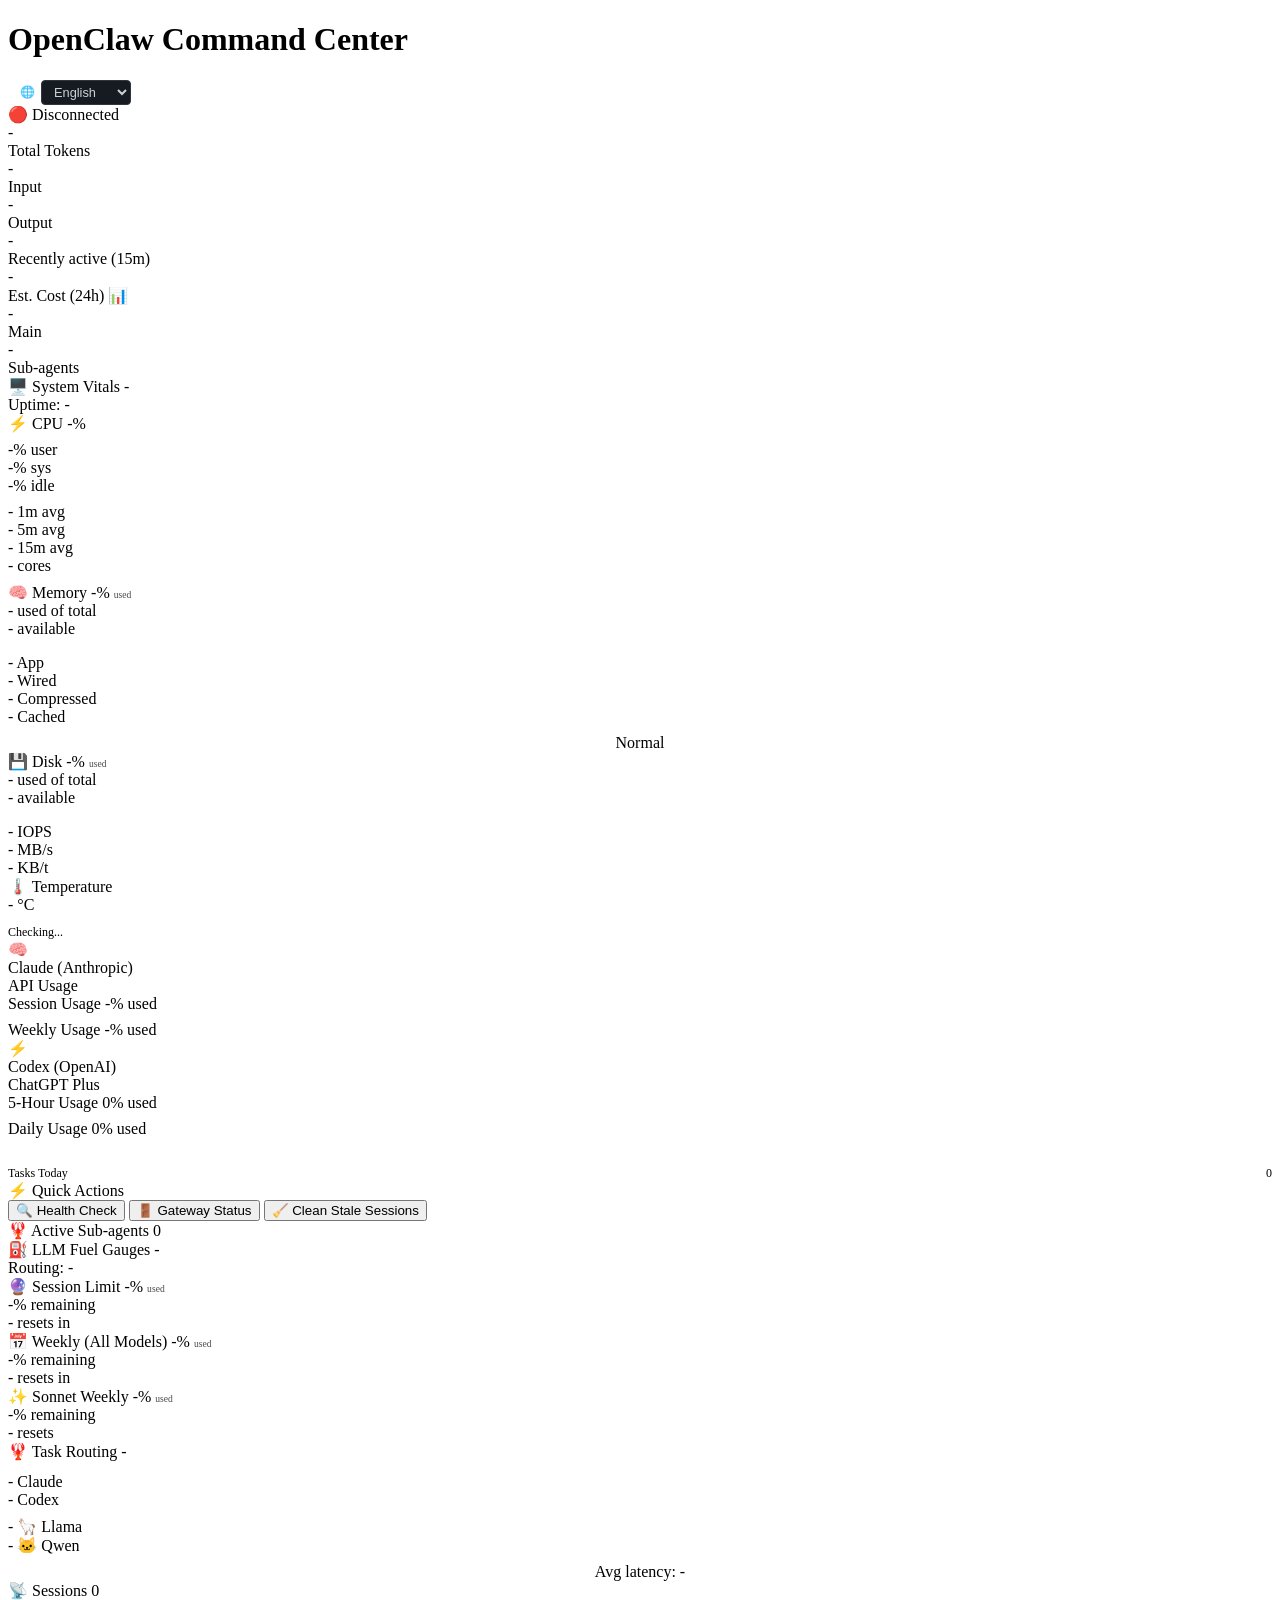
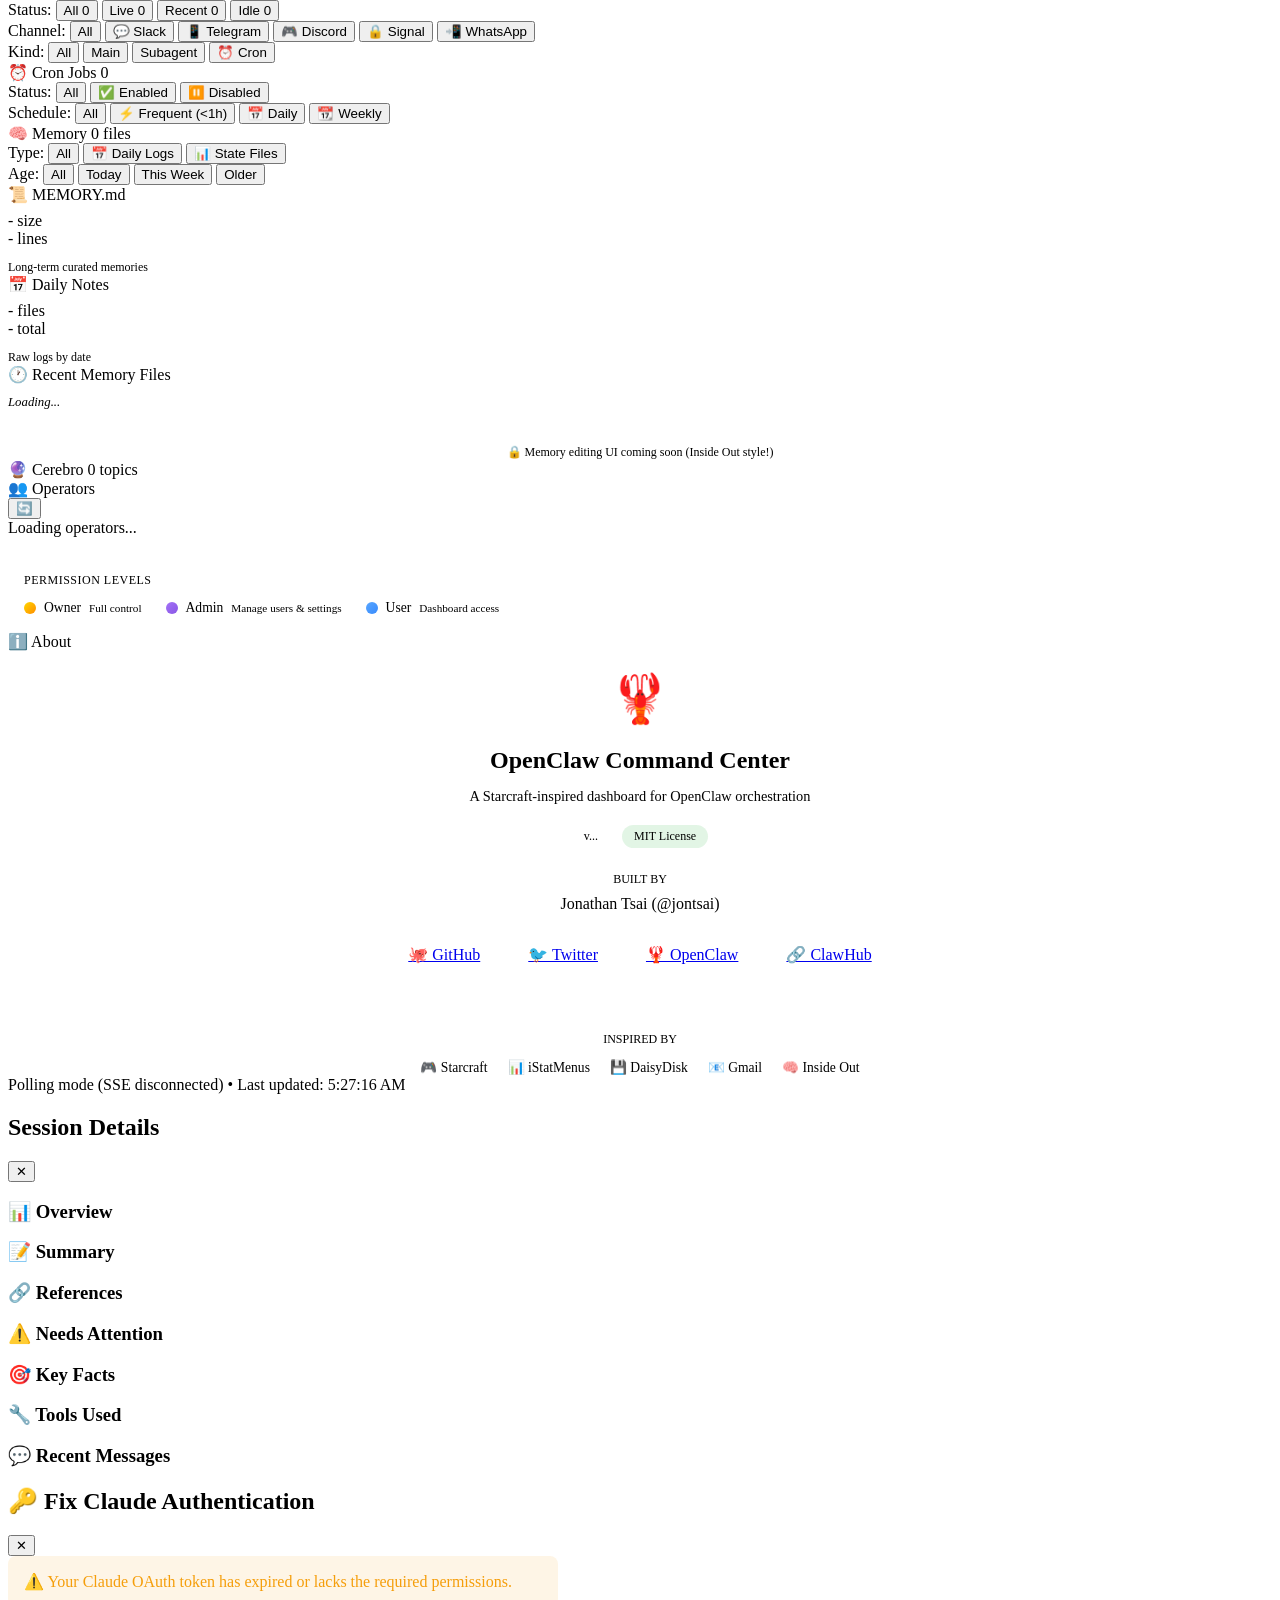
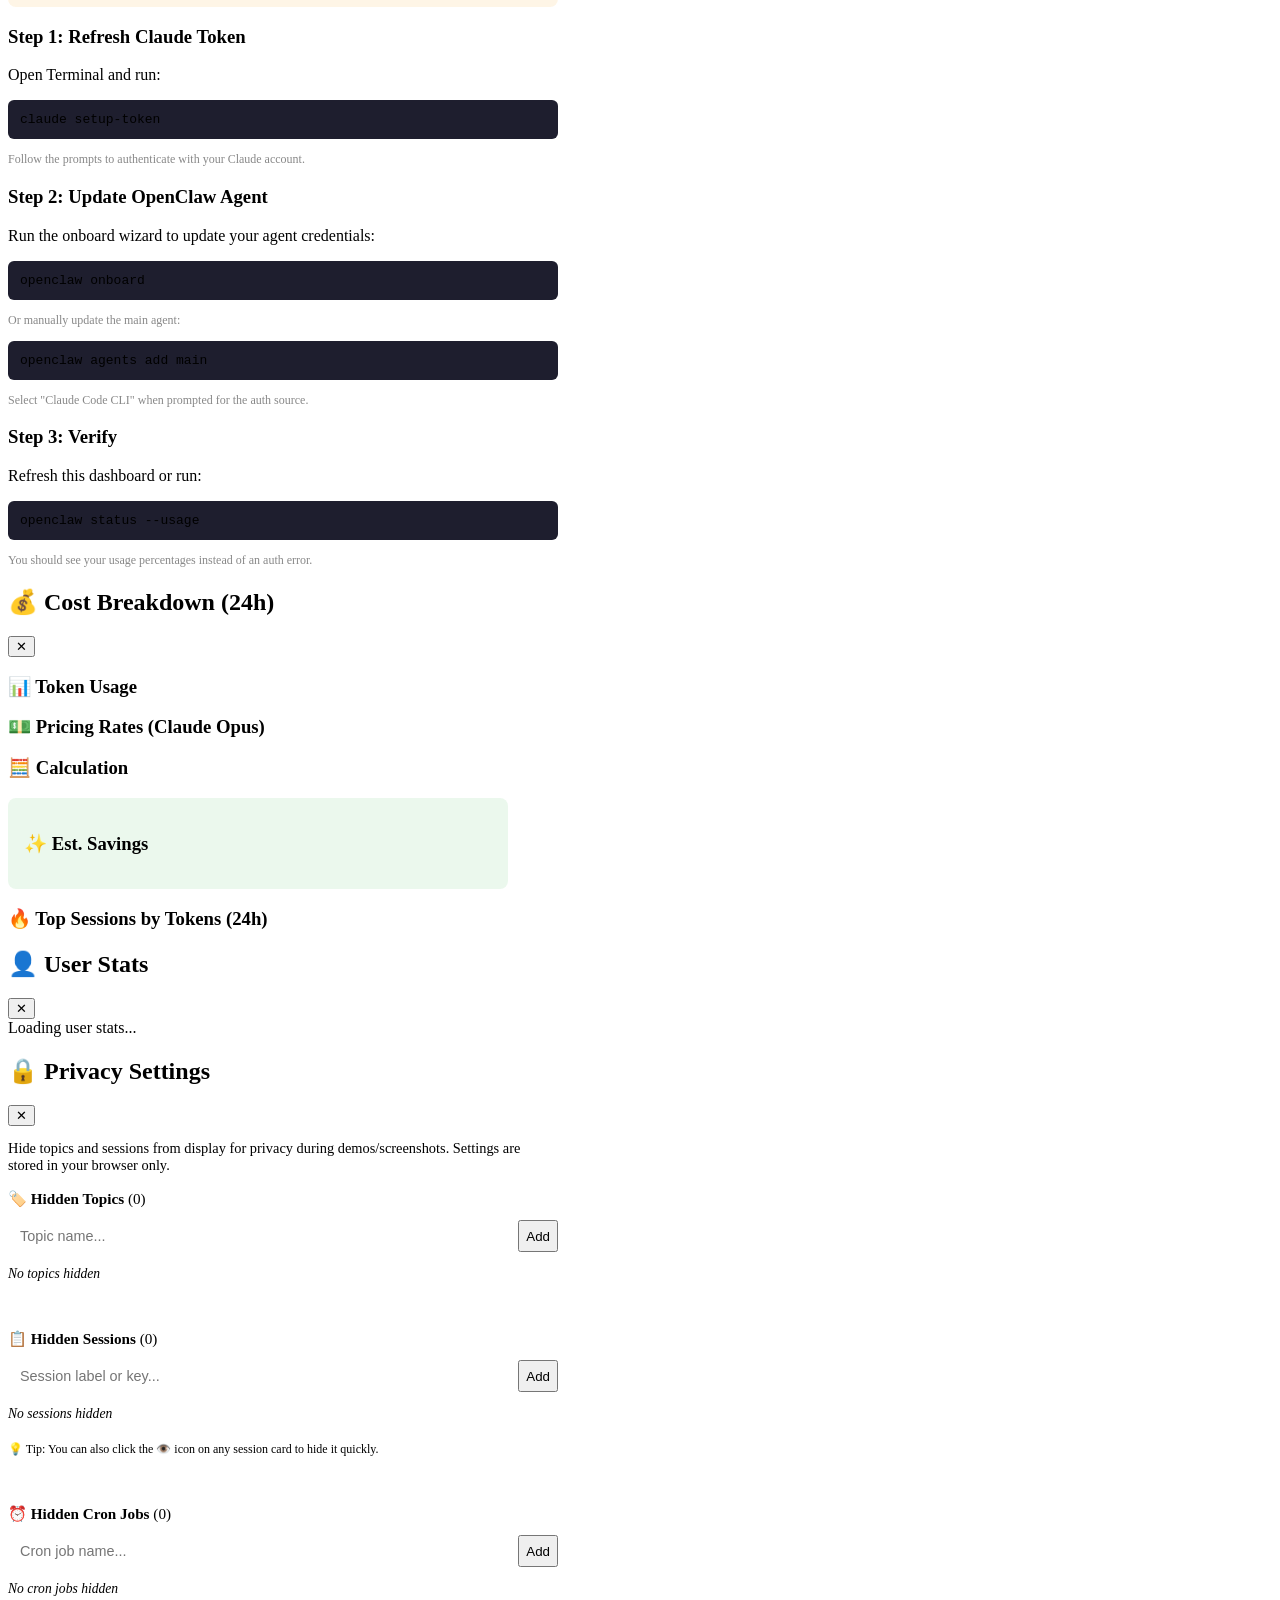
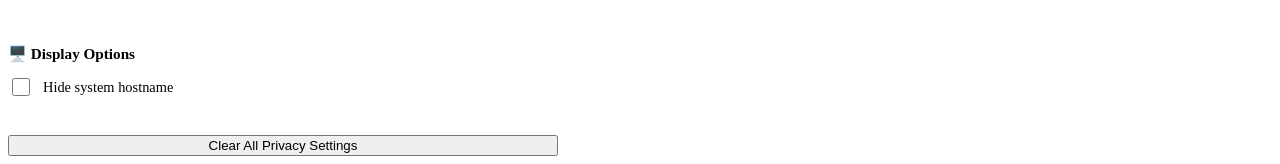
==== public/index.html @ 9da6a00e "chore: bump version to 1.3.0, single source of truth (#42) ## Summary - Bump version from 1.2.0 to 1" ====
<!doctype html>
<html lang="en">
  <head>
    <meta charset="UTF-8" />
    <meta name="viewport" content="width=device-width, initial-scale=1.0" />
    <title data-i18n="app.title">OpenClaw Command Center</title>
    <link rel="icon" type="image/svg+xml" href="favicon.svg" />
    <link rel="stylesheet" href="css/dashboard.css" />
    <script src="js/lib/morphdom.min.js"></script>
    <script src="js/i18n.js"></script>
    <!-- Shared Sidebar Loader -->
    <script src="js/sidebar.js"></script>
  </head>
  <body>
    <!-- Sidebar container (populated by sidebar.js) -->
    <div id="sidebar-container"></div>

    <!-- Main Content -->
    <div class="main-wrapper" id="main-wrapper">
      <header>
        <div class="header-left">
          <button
            class="sidebar-toggle"
            onclick="toggleSidebar()"
            style="display: none"
            id="mobile-menu-btn"
          >
            ☰
          </button>
          <h1 class="page-title" data-i18n="app.title">OpenClaw Command Center</h1>
          <div
            id="lang-switcher"
            style="
              display: inline-flex;
              align-items: center;
              gap: 6px;
              margin-left: 12px;
              flex-shrink: 0;
            "
          >
            <span style="font-size: 0.75rem; opacity: 0.8">🌐</span>
            <select
              id="lang-select"
              style="
                font-size: 0.8rem;
                padding: 3px 8px;
                background: var(--card-bg, #161b22);
                color: var(--text, #c9d1d9);
                border: 1px solid var(--border, #30363d);
                border-radius: 4px;
                cursor: pointer;
              "
            >
              <option value="en">English</option>
              <option value="zh-CN">简体中文</option>
            </select>
          </div>
        </div>
        <div class="status-pill" id="connection-status" title="SSE connection status">
          <div class="pulse" id="connection-pulse"></div>
          <span id="gateway-status" data-i18n="app.connecting">Connecting...</span>
        </div>
      </header>

      <div class="stats-bar">
        <div class="stat">
          <div class="stat-value" id="total-tokens">-</div>
          <div class="stat-label" data-i18n="stats.totalTokens">Total Tokens</div>
        </div>
        <div class="stat">
          <div class="stat-value" id="input-tokens">-</div>
          <div class="stat-label" data-i18n="stats.input">Input</div>
        </div>
        <div class="stat">
          <div class="stat-value" id="output-tokens">-</div>
          <div class="stat-label" data-i18n="stats.output">Output</div>
        </div>
        <div
          class="stat"
          title="Sessions updated within the last 15 minutes (not necessarily actively running)"
        >
          <div class="stat-value" id="active-sessions">-</div>
          <div class="stat-label" data-i18n="stats.active15m">Recently active (15m)</div>
        </div>
        <div
          class="stat"
          title="Click for cost breakdown"
          onclick="openCostModal()"
          style="cursor: pointer"
        >
          <div class="stat-value" id="est-cost">-</div>
          <div class="stat-label" data-i18n="stats.estCost24h">Est. Cost (24h) 📊</div>
        </div>
        <div
          class="stat"
          title="Click for cost breakdown"
          id="savings-stat"
          style="display: none; cursor: pointer"
        >
          <div
            class="stat-value"
            id="est-savings"
            style="color: var(--green)"
            onclick="openCostModal()"
          >
            -
          </div>
          <div class="stat-label" style="display: flex; align-items: center; gap: 4px">
            <span onclick="openCostModal()" data-i18n="stats.estMonthlySavings"
              >Est. Monthly Savings</span
            >
            <select
              id="savings-window-select"
              style="
                font-size: 0.7rem;
                padding: 1px 2px;
                background: var(--card-bg);
                color: var(--text);
                border: 1px solid var(--border);
                border-radius: 3px;
                cursor: pointer;
              "
              onclick="event.stopPropagation()"
            >
              <option value="24h">24h</option>
              <option value="3dma">3dma</option>
              <option value="7dma" selected>7dma</option>
            </select>
            💰
          </div>
        </div>
        <div class="stat" title="Main session capacity">
          <div class="stat-value" id="main-capacity">-</div>
          <div class="stat-label" data-i18n="stats.main">Main</div>
        </div>
        <div class="stat" title="Sub-agent capacity">
          <div class="stat-value" id="subagent-capacity">-</div>
          <div class="stat-label" data-i18n="stats.subagents">Sub-agents</div>
        </div>
      </div>

      <!-- Legend & Filters -->
      <main>
        <!-- System Vitals Section -->
        <div class="section" id="vitals-section">
          <div class="vitals-panel">
            <div class="vitals-header">
              <div class="vitals-title">
                🖥️ System Vitals
                <span class="vitals-hostname" id="vitals-hostname">-</span>
              </div>
              <div class="vitals-uptime">Uptime: <span id="vitals-uptime">-</span></div>
            </div>
            <div class="vitals-grid">
              <!-- CPU -->
              <div class="vital-card">
                <div class="vital-header">
                  <span class="vital-label">⚡ CPU</span>
                  <span class="vital-value" id="cpu-percent">-%</span>
                </div>
                <div
                  id="cpu-chip"
                  style="font-size: 0.7rem; color: var(--accent); margin-bottom: 8px"
                ></div>
                <div class="vital-bar">
                  <div class="vital-bar-fill blue" id="cpu-bar" style="width: 0%"></div>
                </div>
                <div class="vital-detail" style="margin-bottom: 8px">
                  <div class="vital-detail-item">
                    <span class="vital-detail-value" id="cpu-user">-%</span>
                    <span class="vital-detail-label">user</span>
                  </div>
                  <div class="vital-detail-item">
                    <span class="vital-detail-value" id="cpu-sys">-%</span>
                    <span class="vital-detail-label">sys</span>
                  </div>
                  <div class="vital-detail-item">
                    <span class="vital-detail-value" id="cpu-idle">-%</span>
                    <span class="vital-detail-label">idle</span>
                  </div>
                </div>
                <div class="vital-detail">
                  <div class="vital-detail-item">
                    <span class="vital-detail-value" id="cpu-load-1">-</span>
                    <span class="vital-detail-label">1m avg</span>
                  </div>
                  <div class="vital-detail-item">
                    <span class="vital-detail-value" id="cpu-load-5">-</span>
                    <span class="vital-detail-label">5m avg</span>
                  </div>
                  <div class="vital-detail-item">
                    <span class="vital-detail-value" id="cpu-load-15">-</span>
                    <span class="vital-detail-label">15m avg</span>
                  </div>
                  <div class="vital-detail-item">
                    <span class="vital-detail-value" id="cpu-cores">-</span>
                    <span class="vital-detail-label">cores</span>
                  </div>
                </div>
                <div
                  id="cpu-topology"
                  style="
                    margin-top: 8px;
                    font-size: 0.7rem;
                    color: var(--text-muted);
                    text-align: center;
                  "
                ></div>
              </div>

              <!-- Memory -->
              <div class="vital-card">
                <div class="vital-header">
                  <span class="vital-label">🧠 Memory</span>
                  <span class="vital-value" id="mem-percent"
                    >-% <small style="font-size: 0.6em; opacity: 0.7">used</small></span
                  >
                </div>
                <div class="vital-bar">
                  <div class="vital-bar-fill green" id="mem-bar" style="width: 0%"></div>
                </div>
                <div class="vital-detail">
                  <div class="vital-detail-item" style="flex: 2">
                    <span class="vital-detail-value" id="mem-summary">-</span>
                    <span class="vital-detail-label">used of total</span>
                  </div>
                  <div class="vital-detail-item">
                    <span class="vital-detail-value" id="mem-free">-</span>
                    <span class="vital-detail-label">available</span>
                  </div>
                </div>
                <div
                  class="vital-detail"
                  style="margin-top: 8px; border-top: 1px solid var(--border); padding-top: 8px"
                >
                  <div class="vital-detail-item" title="Memory actively used by apps">
                    <span class="vital-detail-value" id="mem-active">-</span>
                    <span class="vital-detail-label">App</span>
                  </div>
                  <div
                    class="vital-detail-item"
                    title="Memory that can't be swapped (kernel, drivers)"
                  >
                    <span class="vital-detail-value" id="mem-wired">-</span>
                    <span class="vital-detail-label">Wired</span>
                  </div>
                  <div class="vital-detail-item" title="Memory compressed to save space">
                    <span class="vital-detail-value" id="mem-compressed">-</span>
                    <span class="vital-detail-label">Compressed</span>
                  </div>
                  <div class="vital-detail-item" title="Recently-used data, can be reclaimed">
                    <span class="vital-detail-value" id="mem-cached">-</span>
                    <span class="vital-detail-label">Cached</span>
                  </div>
                </div>
                <div style="margin-top: 8px; text-align: center">
                  <span class="pressure-indicator normal" id="mem-pressure">Normal</span>
                </div>
              </div>

              <!-- Disk -->
              <div class="vital-card">
                <div class="vital-header">
                  <span class="vital-label">💾 Disk</span>
                  <span class="vital-value" id="disk-percent"
                    >-% <small style="font-size: 0.6em; opacity: 0.7">used</small></span
                  >
                </div>
                <div class="vital-bar">
                  <div class="vital-bar-fill green" id="disk-bar" style="width: 0%"></div>
                </div>
                <div class="vital-detail">
                  <div class="vital-detail-item" style="flex: 2">
                    <span class="vital-detail-value" id="disk-summary">-</span>
                    <span class="vital-detail-label">used of total</span>
                  </div>
                  <div class="vital-detail-item">
                    <span class="vital-detail-value" id="disk-free">-</span>
                    <span class="vital-detail-label">available</span>
                  </div>
                </div>
                <div
                  class="vital-detail"
                  style="margin-top: 8px; border-top: 1px solid var(--border); padding-top: 8px"
                >
                  <div class="vital-detail-item">
                    <span class="vital-detail-value" id="disk-iops">-</span>
                    <span class="vital-detail-label">IOPS</span>
                  </div>
                  <div class="vital-detail-item">
                    <span class="vital-detail-value" id="disk-throughput">-</span>
                    <span class="vital-detail-label">MB/s</span>
                  </div>
                  <div class="vital-detail-item">
                    <span class="vital-detail-value" id="disk-kbt">-</span>
                    <span class="vital-detail-label">KB/t</span>
                  </div>
                </div>
              </div>

              <!-- Temperature -->
              <div class="vital-card" id="temp-card">
                <div class="vital-header">
                  <span class="vital-label">🌡️ Temperature</span>
                </div>
                <div class="temp-display">
                  <span class="temp-value" id="temp-value">-</span>
                  <span class="temp-unit">°C</span>
                </div>
                <div class="vital-detail" style="margin-top: 8px">
                  <span id="temp-status" style="font-size: 0.75rem; color: var(--text-muted)"
                    >Checking...</span
                  >
                </div>
              </div>
            </div>
          </div>
        </div>

        <!-- Token Utilization Widget -->
        <div class="utilization-section">
          <div class="utilization-card" id="anthropic-quota">
            <div class="utilization-header">
              <div class="utilization-icon anthropic">🧠</div>
              <div>
                <div class="utilization-title">Claude (Anthropic)</div>
                <div class="utilization-subtitle">API Usage</div>
              </div>
            </div>
            <div>
              <div class="quota-stats">
                <span>Session Usage</span>
                <span
                  ><span class="quota-value" id="claude-compact-session-pct">-%</span> used</span
                >
              </div>
              <div class="quota-bar">
                <div
                  class="quota-bar-fill low"
                  id="claude-compact-session-bar"
                  style="width: 0%"
                ></div>
              </div>
            </div>
            <div style="margin-top: 8px">
              <div class="quota-stats">
                <span>Weekly Usage</span>
                <span><span class="quota-value" id="claude-compact-week-pct">-%</span> used</span>
              </div>
              <div class="quota-bar">
                <div
                  class="quota-bar-fill low"
                  id="claude-compact-week-bar"
                  style="width: 0%"
                ></div>
              </div>
            </div>
          </div>

          <div class="utilization-card" id="openai-quota">
            <div class="utilization-header">
              <div class="utilization-icon openai">⚡</div>
              <div>
                <div class="utilization-title">Codex (OpenAI)</div>
                <div class="utilization-subtitle">ChatGPT Plus</div>
              </div>
            </div>
            <div>
              <div class="quota-stats">
                <span>5-Hour Usage</span>
                <span><span class="quota-value" id="codex-5h-pct">0%</span> used</span>
              </div>
              <div class="quota-bar">
                <div class="quota-bar-fill low" id="codex-5h-bar" style="width: 0%"></div>
              </div>
            </div>
            <div style="margin-top: 8px">
              <div class="quota-stats">
                <span>Daily Usage</span>
                <span><span class="quota-value" id="codex-day-pct">0%</span> used</span>
              </div>
              <div class="quota-bar">
                <div class="quota-bar-fill low" id="codex-day-bar" style="width: 0%"></div>
              </div>
            </div>
            <div
              style="
                margin-top: 16px;
                padding-top: 12px;
                border-top: 1px solid var(--border);
                font-size: 0.75rem;
                color: var(--text-muted);
              "
            >
              <div style="display: flex; justify-content: space-between">
                <span>Tasks Today</span>
                <span id="codex-tasks">0</span>
              </div>
            </div>
          </div>
        </div>

        <!-- Quick Actions -->
        <div class="quick-actions">
          <div class="quick-actions-title" data-i18n="quickActions.title">⚡ Quick Actions</div>
          <button
            class="quick-action-btn"
            onclick="runHealthCheck()"
            data-i18n="quickActions.healthCheck"
          >
            🔍 Health Check
          </button>
          <button
            class="quick-action-btn"
            onclick="getGatewayStatus()"
            data-i18n="quickActions.gatewayStatus"
          >
            🚪 Gateway Status
          </button>
          <button class="quick-action-btn" onclick="pruneStalesSessions()">
            <span data-i18n="quickActions.cleanStale">🧹 Clean Stale Sessions</span>
          </button>
        </div>

        <!-- Sub-agent Status Panel -->
        <div class="section" id="subagents-section">
          <div class="section-header">
            <div class="section-title">
              🦞 Active Sub-agents
              <span class="section-count" id="subagent-count">0</span>
            </div>
          </div>
          <div class="subagent-grid" id="subagent-grid">
            <!-- Sub-agents populated by JavaScript -->
          </div>
        </div>

        <!-- LLM Usage Section -->
        <div class="section" id="llm-section">
          <div class="vitals-panel">
            <div class="vitals-header">
              <div class="vitals-title">
                ⛽ LLM Fuel Gauges
                <span class="vitals-hostname" id="llm-sync-time">-</span>
              </div>
              <div class="vitals-uptime">Routing: <span id="llm-routing-summary">-</span></div>
            </div>
            <div class="vitals-grid">
              <!-- Claude Session -->
              <div class="vital-card">
                <div class="vital-header">
                  <span class="vital-label">🔮 Session Limit</span>
                  <span class="vital-value" id="claude-session-pct"
                    >-% <small style="font-size: 0.6em; opacity: 0.7">used</small></span
                  >
                </div>
                <div class="vital-bar">
                  <div
                    class="vital-bar-fill purple"
                    id="claude-session-bar"
                    style="width: 0%"
                  ></div>
                </div>
                <div class="vital-detail">
                  <div class="vital-detail-item">
                    <span class="vital-detail-value" id="claude-session-remaining">-%</span>
                    <span class="vital-detail-label">remaining</span>
                  </div>
                  <div class="vital-detail-item">
                    <span class="vital-detail-value" id="claude-session-reset">-</span>
                    <span class="vital-detail-label">resets in</span>
                  </div>
                </div>
              </div>

              <!-- Claude Weekly -->
              <div class="vital-card">
                <div class="vital-header">
                  <span class="vital-label">📅 Weekly (All Models)</span>
                  <span class="vital-value" id="claude-weekly-pct"
                    >-% <small style="font-size: 0.6em; opacity: 0.7">used</small></span
                  >
                </div>
                <div class="vital-bar">
                  <div class="vital-bar-fill blue" id="claude-weekly-bar" style="width: 0%"></div>
                </div>
                <div class="vital-detail">
                  <div class="vital-detail-item">
                    <span class="vital-detail-value" id="claude-weekly-remaining">-%</span>
                    <span class="vital-detail-label">remaining</span>
                  </div>
                  <div class="vital-detail-item">
                    <span class="vital-detail-value" id="claude-weekly-reset">-</span>
                    <span class="vital-detail-label">resets in</span>
                  </div>
                </div>
              </div>

              <!-- Sonnet Weekly -->
              <div class="vital-card">
                <div class="vital-header">
                  <span class="vital-label">✨ Sonnet Weekly</span>
                  <span class="vital-value" id="sonnet-weekly-pct"
                    >-% <small style="font-size: 0.6em; opacity: 0.7">used</small></span
                  >
                </div>
                <div class="vital-bar">
                  <div class="vital-bar-fill green" id="sonnet-weekly-bar" style="width: 0%"></div>
                </div>
                <div class="vital-detail">
                  <div class="vital-detail-item">
                    <span class="vital-detail-value" id="sonnet-weekly-remaining">-%</span>
                    <span class="vital-detail-label">remaining</span>
                  </div>
                  <div class="vital-detail-item">
                    <span class="vital-detail-value" id="sonnet-weekly-reset">-</span>
                    <span class="vital-detail-label">resets</span>
                  </div>
                </div>
              </div>

              <!-- LLM Routing -->
              <div class="vital-card">
                <div class="vital-header">
                  <span class="vital-label">🦞 Task Routing</span>
                  <span class="vital-value" id="total-routed-tasks">-</span>
                </div>
                <div class="vital-detail" style="margin-top: 12px">
                  <div class="vital-detail-item">
                    <span class="vital-detail-value" id="claude-task-count">-</span>
                    <span class="vital-detail-label">Claude</span>
                  </div>
                  <div class="vital-detail-item">
                    <span class="vital-detail-value" id="codex-task-count">-</span>
                    <span class="vital-detail-label">Codex</span>
                  </div>
                </div>
                <div class="vital-detail" style="margin-top: 8px">
                  <div class="vital-detail-item">
                    <span class="vital-detail-value" id="llama-task-count">-</span>
                    <span class="vital-detail-label">🦙 Llama</span>
                  </div>
                  <div class="vital-detail-item">
                    <span class="vital-detail-value" id="qwen-task-count">-</span>
                    <span class="vital-detail-label">🐱 Qwen</span>
                  </div>
                </div>
                <div
                  style="margin-top: 8px; text-align: center"
                  title="Average routing latency (classification + execution)"
                >
                  <span class="pressure-indicator" id="routing-latency">Avg latency: -</span>
                </div>
              </div>
            </div>
          </div>
        </div>

        <!-- Sessions Section -->
        <div class="section" id="sessions-section">
          <div class="section-header">
            <div class="section-title">
              📡 Sessions <span class="section-count" id="session-count">0</span>
            </div>
          </div>

          <!-- Session Filters -->
          <div class="section-filters">
            <div class="filter-group">
              <span class="filter-label">Status:</span>
              <button
                class="filter-btn active"
                data-filter="all"
                data-group="session-status"
                onclick="setSessionFilter('status', 'all')"
              >
                All <span class="filter-count" id="filter-all-count">0</span>
              </button>
              <button
                class="filter-btn"
                data-filter="live"
                data-group="session-status"
                onclick="setSessionFilter('status', 'live')"
              >
                <span class="filter-dot live"></span>
                Live <span class="filter-count" id="filter-live-count">0</span>
              </button>
              <button
                class="filter-btn"
                data-filter="recent"
                data-group="session-status"
                onclick="setSessionFilter('status', 'recent')"
              >
                <span class="filter-dot recent"></span>
                Recent <span class="filter-count" id="filter-recent-count">0</span>
              </button>
              <button
                class="filter-btn"
                data-filter="idle"
                data-group="session-status"
                onclick="setSessionFilter('status', 'idle')"
              >
                <span class="filter-dot idle"></span>
                Idle <span class="filter-count" id="filter-idle-count">0</span>
              </button>
            </div>
            <div class="filter-group">
              <span class="filter-label">Channel:</span>
              <button
                class="filter-btn active"
                data-filter="all"
                data-group="session-channel"
                onclick="setSessionFilter('channel', 'all')"
              >
                All
              </button>
              <button
                class="filter-btn"
                data-filter="slack"
                data-group="session-channel"
                onclick="setSessionFilter('channel', 'slack')"
              >
                💬 Slack
              </button>
              <button
                class="filter-btn"
                data-filter="telegram"
                data-group="session-channel"
                onclick="setSessionFilter('channel', 'telegram')"
              >
                📱 Telegram
              </button>
              <button
                class="filter-btn"
                data-filter="discord"
                data-group="session-channel"
                onclick="setSessionFilter('channel', 'discord')"
              >
                🎮 Discord
              </button>
              <button
                class="filter-btn"
                data-filter="signal"
                data-group="session-channel"
                onclick="setSessionFilter('channel', 'signal')"
              >
                🔒 Signal
              </button>
              <button
                class="filter-btn"
                data-filter="whatsapp"
                data-group="session-channel"
                onclick="setSessionFilter('channel', 'whatsapp')"
              >
                📲 WhatsApp
              </button>
            </div>
            <div class="filter-group">
              <span class="filter-label">Kind:</span>
              <button
                class="filter-btn active"
                data-filter="all"
                data-group="session-kind"
                onclick="setSessionFilter('kind', 'all')"
              >
                All
              </button>
              <button
                class="filter-btn"
                data-filter="main"
                data-group="session-kind"
                onclick="setSessionFilter('kind', 'main')"
              >
                Main
              </button>
              <button
                class="filter-btn"
                data-filter="subagent"
                data-group="session-kind"
                onclick="setSessionFilter('kind', 'subagent')"
              >
                Subagent
              </button>
              <button
                class="filter-btn"
                data-filter="cron"
                data-group="session-kind"
                onclick="setSessionFilter('kind', 'cron')"
              >
                ⏰ Cron
              </button>
            </div>
          </div>

          <div class="card-grid" id="sessions">
            <!-- Skeleton loaders (replaced when data loads) -->
            <div class="skeleton-card">
              <div class="skeleton-header">
                <div class="skeleton-circle"></div>
                <div style="flex: 1">
                  <div class="skeleton-bar title"></div>
                  <div class="skeleton-bar subtitle"></div>
                </div>
                <div class="skeleton-badge"></div>
              </div>
              <div class="skeleton-bar text"></div>
              <div class="skeleton-bar text short"></div>
            </div>
            <div class="skeleton-card">
              <div class="skeleton-header">
                <div class="skeleton-circle"></div>
                <div style="flex: 1">
                  <div class="skeleton-bar title"></div>
                  <div class="skeleton-bar subtitle"></div>
                </div>
                <div class="skeleton-badge"></div>
              </div>
              <div class="skeleton-bar text"></div>
              <div class="skeleton-bar text short"></div>
            </div>
            <div class="skeleton-card">
              <div class="skeleton-header">
                <div class="skeleton-circle"></div>
                <div style="flex: 1">
                  <div class="skeleton-bar title"></div>
                  <div class="skeleton-bar subtitle"></div>
                </div>
                <div class="skeleton-badge"></div>
              </div>
              <div class="skeleton-bar text"></div>
              <div class="skeleton-bar text short"></div>
            </div>
          </div>

          <!-- Pagination Controls -->
          <div class="pagination" id="sessions-pagination" style="display: none">
            <button class="pagination-btn" id="pagination-prev" onclick="changePage(-1)" disabled>
              ← Prev
            </button>
            <div class="pagination-pages" id="pagination-pages"></div>
            <button class="pagination-btn" id="pagination-next" onclick="changePage(1)">
              Next →
            </button>
            <div class="pagination-info" id="pagination-info"></div>
          </div>
        </div>

        <!-- Cron Jobs Section -->
        <div class="section" id="cron-section">
          <div class="section-header">
            <div class="section-title">
              ⏰ Cron Jobs <span class="section-count" id="cron-count">0</span>
            </div>
          </div>

          <!-- Cron Filters -->
          <div class="section-filters">
            <div class="filter-group">
              <span class="filter-label">Status:</span>
              <button
                class="filter-btn active"
                data-filter="all"
                data-group="cron-status"
                onclick="setCronFilter('status', 'all')"
              >
                All
              </button>
              <button
                class="filter-btn"
                data-filter="enabled"
                data-group="cron-status"
                onclick="setCronFilter('status', 'enabled')"
              >
                ✅ Enabled
              </button>
              <button
                class="filter-btn"
                data-filter="disabled"
                data-group="cron-status"
                onclick="setCronFilter('status', 'disabled')"
              >
                ⏸️ Disabled
              </button>
            </div>
            <div class="filter-group">
              <span class="filter-label">Schedule:</span>
              <button
                class="filter-btn active"
                data-filter="all"
                data-group="cron-schedule"
                onclick="setCronFilter('schedule', 'all')"
              >
                All
              </button>
              <button
                class="filter-btn"
                data-filter="frequent"
                data-group="cron-schedule"
                onclick="setCronFilter('schedule', 'frequent')"
              >
                ⚡ Frequent (&lt;1h)
              </button>
              <button
                class="filter-btn"
                data-filter="daily"
                data-group="cron-schedule"
                onclick="setCronFilter('schedule', 'daily')"
              >
                📅 Daily
              </button>
              <button
                class="filter-btn"
                data-filter="weekly"
                data-group="cron-schedule"
                onclick="setCronFilter('schedule', 'weekly')"
              >
                📆 Weekly
              </button>
            </div>
          </div>

          <div class="card-grid" id="cron-jobs">
            <!-- Skeleton loaders (replaced when data loads) -->
            <div class="skeleton-card" style="display: flex; gap: 12px; align-items: center">
              <div class="skeleton-circle"></div>
              <div style="flex: 1">
                <div class="skeleton-bar title" style="width: 50%"></div>
                <div class="skeleton-bar subtitle" style="width: 70%"></div>
              </div>
              <div class="skeleton-bar short" style="width: 60px"></div>
            </div>
            <div class="skeleton-card" style="display: flex; gap: 12px; align-items: center">
              <div class="skeleton-circle"></div>
              <div style="flex: 1">
                <div class="skeleton-bar title" style="width: 50%"></div>
                <div class="skeleton-bar subtitle" style="width: 70%"></div>
              </div>
              <div class="skeleton-bar short" style="width: 60px"></div>
            </div>
          </div>
        </div>

        <!-- Memory Section -->
        <div class="section" id="memory-section">
          <div class="section-header">
            <div class="section-title">
              🧠 Memory <span class="section-count" id="memory-count">0 files</span>
            </div>
          </div>

          <!-- Memory Filters -->
          <div class="section-filters">
            <div class="filter-group">
              <span class="filter-label">Type:</span>
              <button
                class="filter-btn active"
                data-filter="all"
                data-group="memory-type"
                onclick="setMemoryFilter('type', 'all')"
              >
                All
              </button>
              <button
                class="filter-btn"
                data-filter="daily"
                data-group="memory-type"
                onclick="setMemoryFilter('type', 'daily')"
              >
                📅 Daily Logs
              </button>
              <button
                class="filter-btn"
                data-filter="state"
                data-group="memory-type"
                onclick="setMemoryFilter('type', 'state')"
              >
                📊 State Files
              </button>
            </div>
            <div class="filter-group">
              <span class="filter-label">Age:</span>
              <button
                class="filter-btn active"
                data-filter="all"
                data-group="memory-age"
                onclick="setMemoryFilter('age', 'all')"
              >
                All
              </button>
              <button
                class="filter-btn"
                data-filter="today"
                data-group="memory-age"
                onclick="setMemoryFilter('age', 'today')"
              >
                Today
              </button>
              <button
                class="filter-btn"
                data-filter="week"
                data-group="memory-age"
                onclick="setMemoryFilter('age', 'week')"
              >
                This Week
              </button>
              <button
                class="filter-btn"
                data-filter="older"
                data-group="memory-age"
                onclick="setMemoryFilter('age', 'older')"
              >
                Older
              </button>
            </div>
          </div>

          <div class="vitals-panel">
            <div class="vitals-grid">
              <!-- MEMORY.md -->
              <div class="vital-card">
                <div class="vital-header">
                  <span class="vital-label">📜 MEMORY.md</span>
                </div>
                <div class="vital-detail" style="margin-top: 8px">
                  <div class="vital-detail-item">
                    <span class="vital-detail-value" id="memory-md-size">-</span>
                    <span class="vital-detail-label">size</span>
                  </div>
                  <div class="vital-detail-item">
                    <span class="vital-detail-value" id="memory-md-lines">-</span>
                    <span class="vital-detail-label">lines</span>
                  </div>
                </div>
                <div style="margin-top: 12px; font-size: 0.75rem; color: var(--text-muted)">
                  Long-term curated memories
                </div>
              </div>

              <!-- Daily Files -->
              <div class="vital-card">
                <div class="vital-header">
                  <span class="vital-label">📅 Daily Notes</span>
                </div>
                <div class="vital-detail" style="margin-top: 8px">
                  <div class="vital-detail-item">
                    <span class="vital-detail-value" id="memory-total-files">-</span>
                    <span class="vital-detail-label">files</span>
                  </div>
                  <div class="vital-detail-item">
                    <span class="vital-detail-value" id="memory-total-size">-</span>
                    <span class="vital-detail-label">total</span>
                  </div>
                </div>
                <div style="margin-top: 12px; font-size: 0.75rem; color: var(--text-muted)">
                  Raw logs by date
                </div>
              </div>

              <!-- Recent Files -->
              <div class="vital-card" style="grid-column: span 2">
                <div class="vital-header">
                  <span class="vital-label">🕐 Recent Memory Files</span>
                </div>
                <div id="memory-recent-files" style="margin-top: 8px">
                  <em style="color: var(--text-muted); font-size: 0.8rem">Loading...</em>
                </div>
              </div>
            </div>

            <div
              style="
                margin-top: 16px;
                padding-top: 16px;
                border-top: 1px solid var(--border);
                text-align: center;
              "
            >
              <span style="font-size: 0.75rem; color: var(--text-muted)">
                🔒 Memory editing UI coming soon (Inside Out style!)
              </span>
            </div>
          </div>
        </div>

        <!-- Cerebro Section -->
        <div class="section" id="cerebro-section">
          <div class="section-header">
            <div class="section-title">
              🔮 Cerebro <span class="section-count" id="cerebro-count">0 topics</span>
            </div>
            <!-- SSE provides live updates -->
          </div>

          <div id="cerebro-content">
            <!-- Not Initialized State -->
            <div id="cerebro-not-initialized" class="vitals-panel" style="display: none">
              <div style="text-align: center; padding: 40px 20px">
                <div style="font-size: 3rem; margin-bottom: 16px">🔮</div>
                <h3 style="font-size: 1.2rem; font-weight: 600; margin-bottom: 8px">
                  Cerebro Not Initialized
                </h3>
                <p style="color: var(--text-muted); font-size: 0.9rem; margin-bottom: 20px">
                  Cerebro tracks conversation topics and threads across sessions.
                </p>
                <div
                  id="cerebro-init-commands"
                  style="
                    background: var(--bg);
                    border-radius: 8px;
                    padding: 16px;
                    text-align: left;
                    font-size: 0.8rem;
                    font-family: monospace;
                  "
                >
                  <div style="color: var(--text-muted); margin-bottom: 8px">
                    # To initialize Cerebro:
                  </div>
                  <div style="color: var(--accent)" id="cerebro-init-topics-cmd">
                    mkdir -p ~/cerebro/topics
                  </div>
                  <div style="color: var(--accent)" id="cerebro-init-orphans-cmd">
                    mkdir -p ~/cerebro/orphans
                  </div>
                </div>
              </div>
            </div>

            <!-- Initialized State -->
            <div id="cerebro-initialized" class="vitals-panel" style="display: none">
              <div class="vitals-grid">
                <!-- Topic Counts -->
                <div class="vital-card">
                  <div class="vital-header">
                    <span class="vital-label">📊 Topics by Status</span>
                  </div>
                  <div class="vital-detail" style="margin-top: 8px">
                    <div class="vital-detail-item">
                      <span
                        class="vital-detail-value"
                        id="cerebro-active"
                        style="color: var(--green)"
                        >0</span
                      >
                      <span class="vital-detail-label">active</span>
                    </div>
                    <div class="vital-detail-item">
                      <span
                        class="vital-detail-value"
                        id="cerebro-resolved"
                        style="color: var(--accent)"
                        >0</span
                      >
                      <span class="vital-detail-label">resolved</span>
                    </div>
                    <div class="vital-detail-item">
                      <span
                        class="vital-detail-value"
                        id="cerebro-parked"
                        style="color: var(--text-muted)"
                        >0</span
                      >
                      <span class="vital-detail-label">parked</span>
                    </div>
                  </div>
                  <div style="margin-top: 12px; font-size: 0.75rem; color: var(--text-muted)">
                    <span id="cerebro-total-topics">0</span> total topics
                  </div>
                </div>

                <!-- Thread Stats -->
                <div class="vital-card">
                  <div class="vital-header">
                    <span class="vital-label">🧵 Threads</span>
                  </div>
                  <div class="vital-detail" style="margin-top: 8px">
                    <div class="vital-detail-item">
                      <span class="vital-detail-value" id="cerebro-threads">0</span>
                      <span class="vital-detail-label">tracked</span>
                    </div>
                    <div class="vital-detail-item">
                      <span
                        class="vital-detail-value"
                        id="cerebro-orphans"
                        style="color: var(--yellow)"
                        >0</span
                      >
                      <span class="vital-detail-label">orphans</span>
                    </div>
                  </div>
                  <div style="margin-top: 12px; font-size: 0.75rem; color: var(--text-muted)">
                    Threads linked to topics
                  </div>
                </div>

                <!-- Recent Topics -->
                <div class="vital-card" style="grid-column: span 2">
                  <div class="vital-header">
                    <span class="vital-label">🕐 Recent Active Topics</span>
                  </div>
                  <div id="cerebro-recent-topics" style="margin-top: 8px">
                    <em style="color: var(--text-muted); font-size: 0.8rem"
                      >No active topics yet</em
                    >
                  </div>
                </div>
              </div>

              <div
                style="
                  margin-top: 16px;
                  padding-top: 16px;
                  border-top: 1px solid var(--border);
                  display: flex;
                  justify-content: space-between;
                  align-items: center;
                "
              >
                <span style="font-size: 0.75rem; color: var(--text-muted)">
                  Last updated: <span id="cerebro-last-updated">-</span>
                </span>
                <a
                  href="file://#"
                  style="font-size: 0.75rem; color: var(--accent); text-decoration: none"
                >
                  📁 Open cerebro/
                </a>
              </div>
            </div>
          </div>
        </div>

        <!-- Operators Section -->
        <div class="section" id="operators-section">
          <div class="section-header">
            <div class="section-title">👥 Operators</div>
            <div class="section-actions">
              <button class="btn-secondary" onclick="refreshOperators()" title="Refresh">🔄</button>
            </div>
          </div>
          <div class="operators-grid" id="operators-grid">
            <div class="loading-state">Loading operators...</div>
          </div>

          <div
            class="roles-legend"
            style="margin-top: 20px; padding: 16px; background: var(--bg); border-radius: 8px"
          >
            <div
              style="
                font-size: 0.75rem;
                color: var(--text-muted);
                margin-bottom: 12px;
                text-transform: uppercase;
                letter-spacing: 0.5px;
              "
            >
              Permission Levels
            </div>
            <div style="display: flex; gap: 24px; flex-wrap: wrap">
              <div style="display: flex; align-items: center; gap: 8px">
                <span
                  style="
                    width: 12px;
                    height: 12px;
                    border-radius: 50%;
                    background: linear-gradient(135deg, #ffd700, #ff8c00);
                  "
                ></span>
                <span style="font-size: 0.85rem">Owner</span>
                <span style="font-size: 0.7rem; color: var(--text-muted)">Full control</span>
              </div>
              <div style="display: flex; align-items: center; gap: 8px">
                <span
                  style="
                    width: 12px;
                    height: 12px;
                    border-radius: 50%;
                    background: linear-gradient(135deg, #a371f7, #8957e5);
                  "
                ></span>
                <span style="font-size: 0.85rem">Admin</span>
                <span style="font-size: 0.7rem; color: var(--text-muted)"
                  >Manage users & settings</span
                >
              </div>
              <div style="display: flex; align-items: center; gap: 8px">
                <span
                  style="
                    width: 12px;
                    height: 12px;
                    border-radius: 50%;
                    background: linear-gradient(135deg, #58a6ff, #388bfd);
                  "
                ></span>
                <span style="font-size: 0.85rem">User</span>
                <span style="font-size: 0.7rem; color: var(--text-muted)">Dashboard access</span>
              </div>
            </div>
          </div>
        </div>

        <!-- About Section -->
        <div class="section" id="about-section">
          <div class="section-header">
            <div class="section-title">ℹ️ About</div>
          </div>
          <div class="vitals-panel">
            <div style="text-align: center; padding: 20px 0">
              <div style="font-size: 3rem; margin-bottom: 12px">🦞</div>
              <h2 style="font-size: 1.5rem; font-weight: 600; margin-bottom: 8px">
                OpenClaw Command Center
              </h2>
              <p style="color: var(--text-muted); font-size: 0.9rem; margin-bottom: 20px">
                A Starcraft-inspired dashboard for OpenClaw orchestration
              </p>

              <div style="display: flex; justify-content: center; gap: 12px; margin-bottom: 24px">
                <span
                  style="
                    padding: 4px 12px;
                    background: var(--bg);
                    border-radius: 12px;
                    font-size: 0.75rem;
                  "
                  id="app-version"
                  >v...</span
                >
                <span
                  style="
                    padding: 4px 12px;
                    background: rgba(63, 185, 80, 0.15);
                    color: var(--green);
                    border-radius: 12px;
                    font-size: 0.75rem;
                  "
                  >MIT License</span
                >
              </div>

              <div style="margin-bottom: 24px">
                <div style="font-size: 0.75rem; color: var(--text-muted); margin-bottom: 8px">
                  BUILT BY
                </div>
                <a
                  href="https://github.com/jontsai"
                  target="_blank"
                  style="color: var(--accent); text-decoration: none; font-size: 1rem"
                >
                  Jonathan Tsai (@jontsai)
                </a>
              </div>

              <div style="display: flex; justify-content: center; gap: 16px; flex-wrap: wrap">
                <a
                  href="https://github.com/jontsai/openclaw-command-center"
                  target="_blank"
                  class="link-tag github"
                  style="padding: 8px 16px"
                >
                  🐙 GitHub
                </a>
                <a
                  href="https://x.com/jontsai"
                  target="_blank"
                  class="link-tag"
                  style="padding: 8px 16px"
                >
                  🐦 Twitter
                </a>
                <a
                  href="https://openclaw.ai"
                  target="_blank"
                  class="link-tag"
                  style="padding: 8px 16px"
                >
                  🦞 OpenClaw
                </a>
                <a
                  href="https://clawhub.ai/jontsai/command-center"
                  target="_blank"
                  class="link-tag"
                  style="padding: 8px 16px"
                >
                  🔗 ClawHub
                </a>
              </div>
            </div>

            <div style="border-top: 1px solid var(--border); padding-top: 20px; margin-top: 20px">
              <div
                style="
                  font-size: 0.75rem;
                  color: var(--text-muted);
                  margin-bottom: 12px;
                  text-align: center;
                "
              >
                INSPIRED BY
              </div>
              <div
                style="
                  display: flex;
                  justify-content: center;
                  gap: 20px;
                  flex-wrap: wrap;
                  font-size: 0.85rem;
                  color: var(--text-muted);
                "
              >
                <span>🎮 Starcraft</span>
                <span>📊 iStatMenus</span>
                <span>💾 DaisyDisk</span>
                <span>📧 Gmail</span>
                <span>🧠 Inside Out</span>
              </div>
            </div>
          </div>
        </div>
      </main>

      <div class="refresh-bar">
        <span id="refresh-mode" data-i18n="connection.realtime">Real-time updates via SSE ⚡</span>
        • Last updated:
        <span id="last-updated"
          ><span class="loading-dots"><span></span><span></span><span></span></span
        ></span>
      </div>
    </div>

    <!-- Detail Panel -->
    <div id="detail-overlay" class="detail-overlay hidden" onclick="closeDetail()"></div>
    <div id="detail-panel" class="detail-panel hidden">
      <div class="detail-header">
        <h2 id="detail-title">Session Details</h2>
        <button class="close-btn" onclick="closeDetail()">✕</button>
      </div>
      <div class="detail-content">
        <div class="detail-section">
          <h3>📊 Overview</h3>
          <div class="detail-box" id="detail-overview"></div>
        </div>
        <div class="detail-section">
          <h3>📝 Summary</h3>
          <div class="detail-box" id="detail-summary"></div>
        </div>
        <div class="detail-section">
          <h3>🔗 References</h3>
          <div class="detail-box" id="detail-links"></div>
        </div>
        <div class="detail-section attention">
          <h3>⚠️ Needs Attention</h3>
          <div class="detail-box" id="detail-attention"></div>
        </div>
        <div class="detail-section">
          <h3>🎯 Key Facts</h3>
          <div class="detail-box" id="detail-facts"></div>
        </div>
        <div class="detail-section">
          <h3>🔧 Tools Used</h3>
          <div class="detail-box" id="detail-tools"></div>
        </div>
        <div class="detail-section">
          <h3>💬 Recent Messages</h3>
          <div class="detail-box" id="detail-messages"></div>
        </div>
        <!-- Future: Read-Write Controls -->
        <div class="detail-actions" id="detail-actions" style="display: none">
          <button class="action-btn" disabled title="Coming soon">💬 Send Message</button>
          <button class="action-btn" disabled title="Coming soon">🔄 Refresh</button>
          <button class="action-btn danger" disabled title="Coming soon">🗑️ Clear Session</button>
        </div>
      </div>
    </div>

    <!-- Auth Fix Modal -->
    <div id="auth-modal-overlay" class="detail-overlay hidden" onclick="closeAuthModal()"></div>
    <div id="auth-modal" class="detail-panel hidden" style="max-width: 550px">
      <div class="detail-header">
        <h2>🔑 Fix Claude Authentication</h2>
        <button class="close-btn" onclick="closeAuthModal()">✕</button>
      </div>
      <div class="detail-content" id="auth-modal-content">
        <div
          class="detail-section"
          style="
            background: rgba(245, 158, 11, 0.1);
            border-radius: 8px;
            padding: 16px;
            margin-bottom: 16px;
          "
        >
          <p style="margin: 0; color: #f59e0b">
            ⚠️ Your Claude OAuth token has expired or lacks the required permissions.
          </p>
        </div>

        <div class="detail-section">
          <h3>Step 1: Refresh Claude Token</h3>
          <div class="detail-box">
            <p>Open Terminal and run:</p>
            <pre
              style="
                background: #1e1e2e;
                padding: 12px;
                border-radius: 6px;
                overflow-x: auto;
                font-size: 13px;
              "
            ><code>claude setup-token</code></pre>
            <p style="color: #888; font-size: 12px; margin-top: 8px">
              Follow the prompts to authenticate with your Claude account.
            </p>
          </div>
        </div>

        <div class="detail-section">
          <h3>Step 2: Update OpenClaw Agent</h3>
          <div class="detail-box">
            <p>Run the onboard wizard to update your agent credentials:</p>
            <pre
              style="
                background: #1e1e2e;
                padding: 12px;
                border-radius: 6px;
                overflow-x: auto;
                font-size: 13px;
              "
            ><code>openclaw onboard</code></pre>
            <p style="color: #888; font-size: 12px; margin-top: 8px">
              Or manually update the main agent:
            </p>
            <pre
              style="
                background: #1e1e2e;
                padding: 12px;
                border-radius: 6px;
                overflow-x: auto;
                font-size: 13px;
              "
            ><code>openclaw agents add main</code></pre>
            <p style="color: #888; font-size: 12px; margin-top: 8px">
              Select "Claude Code CLI" when prompted for the auth source.
            </p>
          </div>
        </div>

        <div class="detail-section">
          <h3>Step 3: Verify</h3>
          <div class="detail-box">
            <p>Refresh this dashboard or run:</p>
            <pre
              style="
                background: #1e1e2e;
                padding: 12px;
                border-radius: 6px;
                overflow-x: auto;
                font-size: 13px;
              "
            ><code>openclaw status --usage</code></pre>
            <p style="color: #888; font-size: 12px; margin-top: 8px">
              You should see your usage percentages instead of an auth error.
            </p>
          </div>
        </div>
      </div>
    </div>

    <!-- Cost Breakdown Modal -->
    <div id="cost-modal-overlay" class="detail-overlay hidden" onclick="closeCostModal()"></div>
    <div id="cost-modal" class="detail-panel hidden" style="max-width: 500px">
      <div class="detail-header">
        <h2>💰 Cost Breakdown (24h)</h2>
        <button class="close-btn" onclick="closeCostModal()">✕</button>
      </div>
      <div class="detail-content" id="cost-modal-content">
        <div class="detail-section">
          <h3>📊 Token Usage</h3>
          <div class="detail-box" id="cost-tokens"></div>
        </div>
        <div class="detail-section">
          <h3>💵 Pricing Rates (Claude Opus)</h3>
          <div class="detail-box" id="cost-rates"></div>
        </div>
        <div class="detail-section">
          <h3>🧮 Calculation</h3>
          <div class="detail-box" id="cost-calculation"></div>
        </div>
        <div
          class="detail-section"
          style="background: rgba(63, 185, 80, 0.1); border-radius: 8px; padding: 16px"
        >
          <h3>✨ Est. Savings</h3>
          <div class="detail-box" id="cost-savings"></div>
        </div>
        <div class="detail-section">
          <h3>🔥 Top Sessions by Tokens (24h)</h3>
          <div class="detail-box" id="cost-top-sessions" style="font-size: 0.85rem"></div>
        </div>
      </div>
    </div>

    <!-- Operator Modal -->
    <div
      id="operator-modal-overlay"
      class="detail-overlay hidden"
      onclick="closeOperatorModal()"
    ></div>
    <div id="operator-modal" class="detail-panel hidden" style="max-width: 500px">
      <div class="detail-header">
        <h2>👤 <span id="operator-modal-name">User Stats</span></h2>
        <button class="close-btn" onclick="closeOperatorModal()">✕</button>
      </div>
      <div class="detail-content" id="operator-modal-content">
        <div class="loading-state">Loading user stats...</div>
      </div>
    </div>

    <!-- Privacy Settings Modal -->
    <div
      id="privacy-modal-overlay"
      class="detail-overlay hidden"
      onclick="closePrivacyModal()"
    ></div>
    <div id="privacy-modal" class="detail-panel hidden" style="max-width: 550px">
      <div class="detail-header">
        <h2>🔒 Privacy Settings</h2>
        <button class="close-btn" onclick="closePrivacyModal()">✕</button>
      </div>
      <div class="detail-content" id="privacy-modal-content">
        <div style="margin-bottom: 16px">
          <p style="color: var(--text-muted); font-size: 0.9rem; margin-bottom: 12px">
            Hide topics and sessions from display for privacy during demos/screenshots. Settings are
            stored in your browser only.
          </p>
        </div>

        <!-- Hidden Topics Section -->
        <div
          style="margin-bottom: 20px; padding-bottom: 16px; border-bottom: 1px solid var(--border)"
        >
          <label style="font-size: 0.95rem; font-weight: 600; display: block; margin-bottom: 12px"
            >🏷️ Hidden Topics
            <span id="privacy-topics-count" style="color: var(--text-muted); font-weight: normal"
              >(0)</span
            ></label
          >
          <div style="display: flex; gap: 8px; margin-bottom: 12px">
            <input
              type="text"
              id="privacy-add-topic"
              placeholder="Topic name..."
              style="
                flex: 1;
                padding: 8px 12px;
                background: var(--bg);
                border: 1px solid var(--border);
                border-radius: 6px;
                color: var(--text);
                font-size: 0.9rem;
              "
            />
            <button class="btn-primary" onclick="addHiddenTopic()">Add</button>
          </div>
          <div id="hidden-topics-list" style="min-height: 30px">
            <em style="color: var(--text-muted); font-size: 0.85rem">No topics hidden</em>
          </div>
        </div>

        <!-- Hidden Sessions Section -->
        <div
          style="margin-bottom: 20px; padding-bottom: 16px; border-bottom: 1px solid var(--border)"
        >
          <label style="font-size: 0.95rem; font-weight: 600; display: block; margin-bottom: 12px"
            >📋 Hidden Sessions
            <span id="privacy-sessions-count" style="color: var(--text-muted); font-weight: normal"
              >(0)</span
            ></label
          >
          <div style="display: flex; gap: 8px; margin-bottom: 12px">
            <input
              type="text"
              id="privacy-add-session"
              placeholder="Session label or key..."
              style="
                flex: 1;
                padding: 8px 12px;
                background: var(--bg);
                border: 1px solid var(--border);
                border-radius: 6px;
                color: var(--text);
                font-size: 0.9rem;
              "
            />
            <button class="btn-primary" onclick="addHiddenSession()">Add</button>
          </div>
          <div id="hidden-sessions-list" style="min-height: 30px">
            <em style="color: var(--text-muted); font-size: 0.85rem">No sessions hidden</em>
          </div>
          <p style="color: var(--text-muted); font-size: 0.75rem; margin-top: 8px">
            💡 Tip: You can also click the 👁️ icon on any session card to hide it quickly.
          </p>
        </div>

        <!-- Hidden Cron Jobs Section -->
        <div
          style="margin-bottom: 20px; padding-bottom: 16px; border-bottom: 1px solid var(--border)"
        >
          <label style="font-size: 0.95rem; font-weight: 600; display: block; margin-bottom: 12px"
            >⏰ Hidden Cron Jobs
            <span id="privacy-crons-count" style="color: var(--text-muted); font-weight: normal"
              >(0)</span
            ></label
          >
          <div style="display: flex; gap: 8px; margin-bottom: 12px">
            <input
              type="text"
              id="privacy-add-cron"
              placeholder="Cron job name..."
              style="
                flex: 1;
                padding: 8px 12px;
                background: var(--bg);
                border: 1px solid var(--border);
                border-radius: 6px;
                color: var(--text);
                font-size: 0.9rem;
              "
            />
            <button class="btn-primary" onclick="addHiddenCron()">Add</button>
          </div>
          <div id="hidden-crons-list" style="min-height: 30px">
            <em
              style="color: var(--text-muted); font-size: 0.85rem"
              data-i18n="privacy.noCronHidden"
              >No cron jobs hidden</em
            >
          </div>
        </div>

        <!-- Display Options Section -->
        <div
          style="margin-bottom: 20px; padding-bottom: 16px; border-bottom: 1px solid var(--border)"
        >
          <label style="font-size: 0.95rem; font-weight: 600; display: block; margin-bottom: 12px"
            >🖥️ Display Options</label
          >
          <label
            style="
              display: flex;
              align-items: center;
              gap: 10px;
              cursor: pointer;
              font-size: 0.9rem;
            "
          >
            <input
              type="checkbox"
              id="privacy-hide-hostname"
              onchange="toggleHideHostname()"
              style="width: 18px; height: 18px; cursor: pointer"
            />
            <span>Hide system hostname</span>
          </label>
        </div>

        <div>
          <button class="btn-secondary" onclick="clearAllPrivacySettings()" style="width: 100%">
            Clear All Privacy Settings
          </button>
        </div>
      </div>
    </div>

    <script>
      // State
      // Filter state for each section
      let sessionFilters = { status: "all", channel: "all", kind: "all" };
      let cronFilters = { status: "all", schedule: "all" };
      let memoryFilters = { type: "all", age: "all" };
      let currentFilter = "all"; // Legacy, for backwards compat
      let sessionsData = [];
      let cronData = [];
      let sidebarCollapsed = false;
      let paginationState = {
        page: 1,
        pageSize: 20,
        total: 0,
        totalPages: 0,
        hasNext: false,
        hasPrev: false,
      };

      const i18nText = (key, params = {}, fallback = key) =>
        window.I18N?.t ? window.I18N.t(key, params, fallback) : fallback;

      // Utility functions
      function formatTimeAgo(mins) {
        if (mins < 1) return i18nText("time.now", {}, "now");
        if (mins < 60) return `${mins}m`;
        if (mins < 1440) return `${Math.round(mins / 60)}h`;
        return `${Math.round(mins / 1440)}d`;
      }

      function escapeHtml(text) {
        const div = document.createElement("div");
        div.textContent = text;
        return div.innerHTML;
      }

      // Safe DOM utilities - defensive wrappers that won't crash on missing elements
      function $safe(id) {
        const el = document.getElementById(id);
        return {
          el,
          exists: !!el,
          text: (val) => {
            if (el) el.textContent = val;
            return this;
          },
          html: (val) => {
            if (el) el.innerHTML = val;
            return this;
          },
          style: (prop, val) => {
            if (el) el.style[prop] = val;
            return this;
          },
          class: (val) => {
            if (el) el.className = val;
            return this;
          },
          addClass: (val) => {
            if (el) el.classList.add(val);
            return this;
          },
          removeClass: (val) => {
            if (el) el.classList.remove(val);
            return this;
          },
        };
      }

      // Batch safe DOM updates - silently skips missing elements
      function $batch(updates) {
        for (const [id, ops] of Object.entries(updates)) {
          const el = document.getElementById(id);
          if (!el) continue;
          for (const [op, val] of Object.entries(ops)) {
            switch (op) {
              case "text":
                el.textContent = val;
                break;
              case "html":
                el.innerHTML = val;
                break;
              case "class":
                el.className = val;
                break;
              case "width":
                el.style.width = val;
                break;
              default:
                if (op.startsWith("style.")) el.style[op.slice(6)] = val;
                break;
            }
          }
        }
      }

      // Smart DOM update using morphdom - only patches what changed
      function smartUpdate(targetEl, newHtml) {
        if (typeof morphdom === "undefined") {
          // Fallback if morphdom not loaded
          targetEl.innerHTML = newHtml;
          return;
        }
        // Create a temporary container with the new content
        const temp = document.createElement("div");
        temp.innerHTML = newHtml;
        // If target has single child and temp has single child, morph directly
        if (targetEl.children.length === 1 && temp.children.length === 1) {
          morphdom(targetEl.firstElementChild, temp.firstElementChild);
        } else {
          // Otherwise morph the container itself
          morphdom(targetEl, temp, { childrenOnly: true });
        }
      }

      // Sidebar toggle
      function toggleSidebar() {
        sidebarCollapsed = !sidebarCollapsed;
        document.getElementById("sidebar").classList.toggle("collapsed", sidebarCollapsed);
        document
          .getElementById("main-wrapper")
          .classList.toggle("sidebar-collapsed", sidebarCollapsed);
        $set("sidebar-toggle-btn", "textContent", sidebarCollapsed ? "▶" : "◀");
      }

      // Navigation
      document.querySelectorAll(".nav-item[data-section]").forEach((item) => {
        item.addEventListener("click", function (e) {
          document.querySelectorAll(".nav-item").forEach((i) => i.classList.remove("active"));
          this.classList.add("active");
        });
      });

      // Filter functions - Session filters
      function setSessionFilter(group, value) {
        sessionFilters[group] = value;
        currentFilter = value; // Legacy compat

        // Update button states for this group
        document.querySelectorAll(`[data-group="session-${group}"]`).forEach((btn) => {
          btn.classList.toggle("active", btn.dataset.filter === value);
        });

        // Status filter is server-side, others are client-side
        if (group === "status") {
          // Reset to page 1 and fetch with new filter (server-side)
          paginationState.page = 1;
          fetchSessions(1);
        } else {
          // Channel/kind filters remain client-side for now
          applySessionFilters();
        }
      }

      function applySessionFilters() {
        // Client-side filtering for channel and kind only
        // Status is now handled server-side
        document.querySelectorAll(".session-card").forEach((card) => {
          const channel = card.dataset.channel;
          const kind = card.dataset.kind;

          let showChannel = sessionFilters.channel === "all" || channel === sessionFilters.channel;
          let showKind = sessionFilters.kind === "all" || kind === sessionFilters.kind;

          card.classList.toggle("hidden-by-filter", !(showChannel && showKind));
        });
      }

      // Cron filters
      function setCronFilter(group, value) {
        cronFilters[group] = value;

        document.querySelectorAll(`[data-group="cron-${group}"]`).forEach((btn) => {
          btn.classList.toggle("active", btn.dataset.filter === value);
        });
        applyCronFilters();
      }

      function applyCronFilters() {
        document.querySelectorAll(".cron-item").forEach((item) => {
          const enabled = item.dataset.enabled === "true";
          const schedule = item.dataset.schedule;

          let showStatus =
            cronFilters.status === "all" ||
            (cronFilters.status === "enabled" && enabled) ||
            (cronFilters.status === "disabled" && !enabled);
          let showSchedule = cronFilters.schedule === "all" || schedule === cronFilters.schedule;

          item.classList.toggle("hidden-by-filter", !(showStatus && showSchedule));
        });
      }

      // Memory filters
      function setMemoryFilter(group, value) {
        memoryFilters[group] = value;

        document.querySelectorAll(`[data-group="memory-${group}"]`).forEach((btn) => {
          btn.classList.toggle("active", btn.dataset.filter === value);
        });
        applyMemoryFilters();
      }

      function applyMemoryFilters() {
        document.querySelectorAll(".memory-item").forEach((item) => {
          const type = item.dataset.type;
          const age = item.dataset.age;

          let showType = memoryFilters.type === "all" || type === memoryFilters.type;
          let showAge = memoryFilters.age === "all" || age === memoryFilters.age;

          item.classList.toggle("hidden-by-filter", !(showType && showAge));
        });
      }

      // Legacy filter function (backwards compat)
      function setFilter(filter) {
        setSessionFilter("status", filter);
      }

      function applyFilter() {
        applySessionFilters();
      }

      function updateFilterCounts(sessions) {
        const counts = { all: sessions.length, live: 0, recent: 0, idle: 0 };
        sessions.forEach((s) => {
          if (s.active) counts.live++;
          else if (s.recentlyActive) counts.recent++;
          else counts.idle++;
        });

        $set("filter-all-count", "textContent", counts.all);
        $set("filter-live-count", "textContent", counts.live);
        $set("filter-recent-count", "textContent", counts.recent);
        $set("filter-idle-count", "textContent", counts.idle);
      }

      // Use server-provided counts for ALL sessions (across all pages)
      function updateFilterCountsFromServer(statusCounts) {
        $set("filter-all-count", "textContent", statusCounts.all || 0);
        $set("filter-live-count", "textContent", statusCounts.live || 0);
        $set("filter-recent-count", "textContent", statusCounts.recent || 0);
        $set("filter-idle-count", "textContent", statusCounts.idle || 0);
      }

      // Extract links from text
      function extractLinks(text) {
        const links = [];

        // Linear: JON-123
        const linearMatches = text.match(/\b([A-Z]{2,5}-\d+)\b/g) || [];
        linearMatches.forEach((m) => {
          if (!links.find((l) => l.id === m)) {
            links.push({ type: "linear", id: m, url: `https://linear.app/YOUR_TEAM/issue/${m}` });
          }
        });

        // GitHub PRs/Issues: #123 or owner/repo#123
        const ghMatches = text.match(/(?:[\w-]+\/[\w-]+)?#\d+/g) || [];
        ghMatches.forEach((m) => {
          if (!links.find((l) => l.id === m)) {
            links.push({ type: "github", id: m, url: null });
          }
        });

        // File paths: ~/path or /path
        const fileMatches = text.match(/(?:~\/|\/Users\/|\/home\/)[^\s\)\"\']+/g) || [];
        fileMatches.forEach((m) => {
          const short = m.split("/").slice(-2).join("/");
          if (!links.find((l) => l.id === short)) {
            links.push({ type: "file", id: short, path: m });
          }
        });

        // Slack threads
        if (text.includes("slack") || text.includes("thread")) {
          links.push({ type: "slack", id: "Slack thread", url: null });
        }

        return links.slice(0, 5);
      }

      // Fetch sessions with pagination and server-side filtering
      async function fetchSessions(page = 1) {
        // Build URL with status filter
        const statusFilter = sessionFilters.status;
        let url = `/api/sessions?page=${page}&pageSize=${paginationState.pageSize}`;
        if (statusFilter && statusFilter !== "all") {
          url += `&status=${statusFilter}`;
        }

        try {
          const response = await fetch(url);
          const data = await response.json();
          if (data?.sessions) {
            renderSessions(data.sessions, data.pagination, data.statusCounts);
            if (data.tokenStats) renderTokenStats(data.tokenStats);
            if (data.capacity) renderCapacity(data.capacity);
          }
          return data;
        } catch (e) {
          console.error("Failed to fetch sessions:", e);
          return null;
        }
      }

      // Change page
      function changePage(delta) {
        const newPage = paginationState.page + delta;
        if (newPage < 1 || newPage > paginationState.totalPages) return;
        paginationState.page = newPage;
        fetchSessions(newPage);
      }

      // Go to specific page
      function goToPage(page) {
        if (page < 1 || page > paginationState.totalPages) return;
        paginationState.page = page;
        fetchSessions(page);
      }

      // Render pagination controls
      function renderPagination(pagination) {
        if (!pagination || pagination.total <= pagination.pageSize) {
          document.getElementById("sessions-pagination").style.display = "none";
          return;
        }

        paginationState = { ...paginationState, ...pagination };

        const paginationEl = document.getElementById("sessions-pagination");
        const pagesEl = document.getElementById("pagination-pages");
        const prevBtn = document.getElementById("pagination-prev");
        const nextBtn = document.getElementById("pagination-next");
        const infoEl = document.getElementById("pagination-info");

        paginationEl.style.display = "flex";

        // Update prev/next buttons
        prevBtn.disabled = !pagination.hasPrev;
        nextBtn.disabled = !pagination.hasNext;

        // Update info
        const start = (pagination.page - 1) * pagination.pageSize + 1;
        const end = Math.min(pagination.page * pagination.pageSize, pagination.total);
        infoEl.textContent = `${start}-${end} of ${pagination.total}`;

        // Build page buttons (show max 7 pages with ellipsis)
        let pages = [];
        const total = pagination.totalPages;
        const current = pagination.page;

        if (total <= 7) {
          // Show all pages
          for (let i = 1; i <= total; i++) pages.push(i);
        } else {
          // Show: 1 ... current-1 current current+1 ... total
          pages.push(1);
          if (current > 3) pages.push("...");
          for (let i = Math.max(2, current - 1); i <= Math.min(total - 1, current + 1); i++) {
            pages.push(i);
          }
          if (current < total - 2) pages.push("...");
          if (total > 1) pages.push(total);
        }

        smartUpdate(
          pagesEl,
          pages
            .map((p) => {
              if (p === "...") {
                return '<span class="pagination-ellipsis">...</span>';
              }
              const activeClass = p === current ? "active" : "";
              return `<button class="pagination-page ${activeClass}" onclick="goToPage(${p})">${p}</button>`;
            })
            .join(""),
        );
      }

      // Fetch and render data (progressive loading)
      // Unified state fetch - single API call for all dashboard data
      async function fetchData() {
        try {
          const response = await fetch("/api/state");
          if (!response.ok) throw new Error(`HTTP ${response.status}`);
          const state = await response.json();
          renderFullState(state);
        } catch (e) {
          console.error("Failed to fetch state:", e);
          // Fallback: try individual fetches if unified fails
          fetchDataLegacy();
        }
      }

      // Render all widgets from unified state
      function renderFullState(state) {
        if (!state) return;

        // Update timestamp
        const now = new Date().toLocaleTimeString();
        $set("last-updated", "textContent", now);
        $set(
          "sidebar-updated",
          "textContent",
          i18nText("sidebar.updated", { time: now }, `Updated: ${now}`),
        );

        // Render each section
        if (state.vitals) renderVitals(state.vitals);
        if (state.sessions) renderSessions(state.sessions, state.pagination, state.statusCounts);
        if (state.tokenStats) renderTokenStats(state.tokenStats);
        if (state.capacity) renderCapacity(state.capacity);
        if (state.operators) renderOperators(state.operators);
        if (state.llmUsage) renderLlmUsage(state.llmUsage);
        if (state.cron) renderCron(state.cron);
        if (state.memory) renderMemory(state.memory);
        if (state.cerebro) renderCerebro(state.cerebro);
        if (state.subagents) renderSubagents(state.subagents);
      }

      // Legacy fallback - multiple API calls (used if /api/state fails)
      async function fetchDataLegacy() {
        console.log("[Legacy] Falling back to individual API calls");

        // Fire off all requests in parallel
        const promises = [
          fetch("/api/vitals")
            .then((r) => r.json())
            .catch(() => null),
          fetch("/api/sessions")
            .then((r) => r.json())
            .catch(() => null),
          fetch("/api/operators")
            .then((r) => r.json())
            .catch(() => null),
          fetch("/api/llm-usage")
            .then((r) => r.json())
            .catch(() => null),
          fetch("/api/cron")
            .then((r) => r.json())
            .catch(() => null),
          fetch("/api/memory")
            .then((r) => r.json())
            .catch(() => null),
          fetch("/api/cerebro")
            .then((r) => r.json())
            .catch(() => null),
          fetch("/api/subagents")
            .then((r) => r.json())
            .catch(() => null),
        ];

        const [vitals, sessions, operators, llm, cron, memory, cerebro, subagents] =
          await Promise.all(promises);

        if (vitals?.vitals) renderVitals(vitals.vitals);
        if (sessions?.sessions)
          renderSessions(sessions.sessions, sessions.pagination, sessions.statusCounts);
        if (sessions?.tokenStats) renderTokenStats(sessions.tokenStats);
        if (operators) renderOperators(operators);
        if (llm) renderLlmUsage(llm);
        if (cron?.cron) renderCron(cron.cron);
        if (memory?.memory) renderMemory(memory.memory);
        if (cerebro) renderCerebro(cerebro);
        if (subagents?.subagents) renderSubagents(subagents.subagents);

        const now = new Date().toLocaleTimeString();
        $set("last-updated", "textContent", now);
        $set(
          "sidebar-updated",
          "textContent",
          i18nText("sidebar.updated", { time: now }, `Updated: ${now}`),
        );
      }

      // Render just sessions (for progressive loading)
      function renderSessions(sessions, pagination, statusCounts) {
        const sessionsEl = document.getElementById("sessions");
        sessionsData = sessions;

        // Update pagination state if provided
        if (pagination) {
          paginationState = { ...paginationState, ...pagination };
          renderPagination(pagination);
        }

        // Always use paginationState.total if we have it (survives SSE updates)
        // Only fall back to sessions.length if we've never received pagination data
        const displayCount = paginationState.total > 0 ? paginationState.total : sessions.length;

        // Filter out hidden sessions
        const visibleSessions = sessions.filter((s) => !isSessionHidden(s));
        const hiddenSessionsCount = sessions.length - visibleSessions.length;

        // Show hidden count breakdown if any hidden
        const sessionCountText =
          hiddenSessionsCount > 0
            ? `${displayCount} (${hiddenSessionsCount} hidden)`
            : displayCount;
        $set("session-count", "textContent", sessionCountText);
        $set("nav-session-count", "textContent", displayCount);

        // Use server-provided statusCounts for ALL sessions, not just current page
        // If statusCounts not provided, keep previous values (don't overwrite with wrong counts)
        if (statusCounts) {
          updateFilterCountsFromServer(statusCounts);
        }
        // Removed: fallback to updateFilterCounts(sessions) which only counted current page

        if (visibleSessions.length === 0) {
          smartUpdate(
            sessionsEl,
            `
                    <div class="empty-state">
                        <div class="empty-state-icon">📡</div>
                        <div class="empty-state-text">No active sessions</div>
                    </div>
                `,
          );
        } else {
          smartUpdate(
            sessionsEl,
            visibleSessions
              .sort((a, b) => a.minutesAgo - b.minutesAgo)
              .map((s) => {
                const iconClass =
                  s.channel === "slack" ? "slack" : s.channel === "telegram" ? "telegram" : "main";
                const icon = s.channel === "slack" ? "💬" : s.channel === "telegram" ? "📱" : "🏠";
                const badgeClass = s.active
                  ? "badge-live"
                  : s.recentlyActive
                    ? "badge-recent"
                    : "badge-idle";
                const badgeText = s.active ? "● Live" : formatTimeAgo(s.minutesAgo);
                const tokenClass = s.tokens > 100000 ? "high" : s.tokens > 50000 ? "med" : "";
                const model = s.model?.replace("claude-", "")?.replace("anthropic/", "") || "";
                const cardClass = s.active ? "active" : s.recentlyActive ? "recent-active" : "";
                const status = s.active ? "live" : s.recentlyActive ? "recent" : "idle";

                // Generate topic pills (filtered by privacy settings)
                let topicHtml = "";
                if (s.topic) {
                  const topics = s.topic
                    .split(", ")
                    .map((t) => t.trim())
                    .filter((t) => t && !isTopicHidden(t));
                  if (topics.length > 0) {
                    const pills = topics
                      .map((t) => {
                        const className = t.toLowerCase().replace(/[^a-z]/g, "");
                        return `<span class="topic-pill ${className}">${escapeHtml(t)}</span>`;
                      })
                      .join("");
                    topicHtml = `<div class="card-topics">${pills}</div>`;
                  }
                }
                const previewHtml = s.preview
                  ? `<div class="card-preview">${escapeHtml(s.preview)}</div>`
                  : "";
                // Cerebro tag (filtered by privacy settings)
                const cerebroTagHtml =
                  s.cerebroTopic && !isTopicHidden(s.cerebroTopic)
                    ? `<span class="cerebro-tag" title="Cerebro topic: ${escapeHtml(s.cerebroTopic)}">🏷️ ${escapeHtml(s.cerebroTopic)}</span>`
                    : "";

                // Originator info
                let originatorHtml = "";
                if (s.originator) {
                  const displayName =
                    s.originator.displayName || s.originator.username || "Unknown";
                  const initial = displayName.charAt(0).toUpperCase();
                  originatorHtml = `
                            <div class="session-originator">
                                <span class="originator-avatar">${initial}</span>
                                <span>${escapeHtml(displayName)}</span>
                            </div>
                        `;
                }

                // Activity state indicator
                const activityState = s.activityState || {
                  state: "idle",
                  icon: "💤",
                  label: "Idle",
                };
                const activityHtml = `
                        <div class="activity-wrapper" title="${activityState.label}">
                            <span class="activity-indicator ${activityState.state}">${activityState.icon}</span>
                            <span class="activity-label">${activityState.label}</span>
                        </div>
                    `;

                // Build metrics bar (fitness tracker style)
                const m = s.metrics || { burnRate: 0, toolCalls: 0, minutesActive: 0 };
                const burnRateClass = m.burnRate > 5000 ? "hot" : "";
                const burnRateFormatted =
                  m.burnRate > 1000 ? (m.burnRate / 1000).toFixed(1) + "k" : m.burnRate;
                const timeActiveFormatted =
                  m.minutesActive > 60
                    ? Math.floor(m.minutesActive / 60) + "h " + (m.minutesActive % 60) + "m"
                    : m.minutesActive + "m";

                // Operator metric (clickable to show user stats)
                const operatorName = s.originator?.displayName || s.originator?.username || null;
                const operatorId = s.originator?.userId || s.originator?.id || null;
                const operatorMetricHtml = operatorName
                  ? `<div class="metric-ring operator" title="User: ${escapeHtml(operatorName)}" onclick="event.stopPropagation(); openOperatorModal('${escapeHtml(operatorId || operatorName)}')">
                      <span class="metric-icon">👤</span>
                      <span class="metric-value" style="font-size: 0.7rem; max-width: 50px; overflow: hidden; text-overflow: ellipsis;">${escapeHtml(operatorName.split(" ")[0])}</span>
                      <span class="metric-label">user</span>
                   </div>`
                  : `<div class="metric-ring operator" title="Unknown user">
                      <span class="metric-icon">👤</span>
                      <span class="metric-value">—</span>
                      <span class="metric-label">user</span>
                   </div>`;

                const metricsHtml = `
                        <div class="metrics-bar">
                            <div class="metric-ring burn ${burnRateClass}" title="Token burn rate: ${m.burnRate} tokens/min">
                                <span class="metric-icon">🔥</span>
                                <span class="metric-value">${burnRateFormatted}</span>
                                <span class="metric-label">tok/min</span>
                            </div>
                            ${operatorMetricHtml}
                            <div class="metric-ring time" title="Time active: ${m.minutesActive} minutes">
                                <span class="metric-icon">⏱️</span>
                                <span class="metric-value">${timeActiveFormatted}</span>
                                <span class="metric-label">active</span>
                            </div>
                        </div>
                    `;

                return `
                    <div class="session-card ${cardClass}" data-status="${status}" data-channel="${s.channel}" data-kind="${s.sessionType || s.kind}" onclick="openDetail('${escapeHtml(s.sessionKey)}', '${escapeHtml(s.label)}')">
                        <div class="card-header">
                            <div class="card-icon ${iconClass}">${icon}</div>
                            <div class="card-title-area">
                                <div class="card-title">${escapeHtml(s.label)}</div>
                                <div class="card-subtitle">${s.kind} • ${model}</div>
                                ${originatorHtml}
                            </div>
                            ${activityHtml}
                            <span class="card-badge ${badgeClass}">${badgeText}</span>
                            <button class="hide-btn" onclick="event.stopPropagation(); quickHideSession('${escapeHtml(s.sessionKey).replace(/'/g, "\\'")}', '${escapeHtml(s.label).replace(/'/g, "\\'")}');" title="Hide session">👁️</button>
                        </div>
                        ${topicHtml}
                        ${previewHtml}
                        <div class="card-stats">
                            ${cerebroTagHtml}
                            <div class="card-stat ${tokenClass}">
                                <span>🎫</span>
                                <span class="card-stat-value">${(s.tokens / 1000).toFixed(1)}k</span>
                            </div>
                        </div>
                        ${metricsHtml}
                    </div>
                    `;
              })
              .join(""),
          );
        }

        applyFilter();
      }

      // Render just cron jobs (for progressive loading)
      function renderCron(cron) {
        const cronEl = document.getElementById("cron-jobs");
        cronData = cron; // Store for re-rendering after privacy changes

        // Filter out hidden crons
        const visibleCrons = cron.filter((c) => !isCronHidden(c));
        const hiddenCronsCount = cron.length - visibleCrons.length;

        // Show hidden count breakdown if any are hidden
        const cronCountText =
          hiddenCronsCount > 0
            ? `${cron.length} (${visibleCrons.length} visible, ${hiddenCronsCount} hidden)`
            : cron.length;
        $set("cron-count", "textContent", cronCountText);
        $set("nav-cron-count", "textContent", cron.length);

        if (visibleCrons.length === 0) {
          smartUpdate(
            cronEl,
            `
                    <div class="empty-state">
                        <div class="empty-state-icon">⏰</div>
                        <div class="empty-state-text">No scheduled jobs</div>
                    </div>
                `,
          );
        } else {
          smartUpdate(
            cronEl,
            visibleCrons
              .map((c) => {
                const humanSchedule = c.scheduleHuman
                  ? `<div class="cron-schedule-human">${escapeHtml(c.scheduleHuman)}</div>`
                  : "";
                return `
                    <div class="cron-card ${c.enabled === false ? "disabled" : ""}">
                        <div class="cron-icon">⏰</div>
                        <div class="cron-info">
                            <div class="cron-name">${escapeHtml(c.name)}</div>
                            <div class="cron-schedule">${c.schedule}</div>
                            ${humanSchedule}
                        </div>
                        <div class="cron-meta">
                            <span class="cron-status ${c.enabled !== false ? "enabled" : "disabled"}">
                                ${c.enabled !== false ? "✓ Enabled" : "○ Disabled"}
                            </span>
                            <div class="cron-next">${c.nextRun}</div>
                            <button class="hide-btn" onclick="event.stopPropagation(); quickHideCron('${escapeHtml(c.id || c.name).replace(/'/g, "\\'")}', '${escapeHtml(c.name).replace(/'/g, "\\'")}');" title="Hide cron job">👁️</button>
                        </div>
                    </div>
                `;
              })
              .join(""),
          );
        }
      }

      // Operators data store
      let operatorsData = [];

      // Render operators
      function renderOperators(data) {
        const operatorsEl = document.getElementById("operators-grid");
        operatorsData = data.operators || [];

        $set("nav-operator-count", "textContent", operatorsData.length);

        if (operatorsData.length === 0) {
          smartUpdate(
            operatorsEl,
            `
                    <div class="empty-state">
                        <div class="empty-state-icon">👥</div>
                        <div class="empty-state-text">No operators configured</div>
                        <div class="empty-state-hint" style="margin-top: 8px; font-size: 0.8rem; color: var(--text-muted);">
                            Operators are auto-detected from session activity
                        </div>
                    </div>
                `,
          );
        } else {
          smartUpdate(
            operatorsEl,
            operatorsData
              .map((op) => {
                const roleClass = op.role || "user";
                const initial = (op.name || op.username || "?").charAt(0).toUpperCase();
                const avatarHtml = op.avatar
                  ? `<img src="${escapeHtml(op.avatar)}" alt="${escapeHtml(op.name)}">`
                  : initial;

                const activeSessions = op.stats?.activeSessions || 0;
                const totalSessions = op.stats?.totalSessions || 0;

                let lastSeenText = "Never";
                if (op.stats?.lastSeen) {
                  const lastSeen = new Date(op.stats.lastSeen);
                  const minutesAgo = Math.floor((Date.now() - lastSeen.getTime()) / 60000);
                  lastSeenText =
                    minutesAgo < 1
                      ? i18nText("time.justNow", {}, "Just now")
                      : formatTimeAgo(minutesAgo);
                }

                return `
                    <div class="operator-card role-${roleClass}" style="cursor: pointer;" onclick="openOperatorModal('${escapeHtml(op.id || op.username)}')">
                        <div class="operator-header">
                            <div class="operator-avatar">${avatarHtml}</div>
                            <div class="operator-info">
                                <div class="operator-name">${escapeHtml(op.name || op.username || "Unknown")}</div>
                                <div class="operator-username">@${escapeHtml(op.username || op.id)}</div>
                            </div>
                            <span class="operator-role ${roleClass}">${roleClass}</span>
                        </div>
                        <div class="operator-stats">
                            <div class="operator-stat">
                                <div class="operator-stat-value" style="color: ${activeSessions > 0 ? "var(--green)" : "var(--text-muted)"}">${activeSessions}</div>
                                <div class="operator-stat-label">Active</div>
                            </div>
                            <div class="operator-stat">
                                <div class="operator-stat-value">${totalSessions}</div>
                                <div class="operator-stat-label">Sessions</div>
                            </div>
                            <div class="operator-stat">
                                <div class="operator-stat-value" style="font-size: 0.9rem;">${lastSeenText}</div>
                                <div class="operator-stat-label">Last Seen</div>
                            </div>
                        </div>
                    </div>
                    `;
              })
              .join(""),
          );
        }
      }

      // Refresh operators data
      async function refreshOperators() {
        try {
          const res = await fetch("/api/operators");
          const data = await res.json();
          renderOperators(data);
        } catch (e) {
          console.error("Failed to fetch operators:", e);
        }
      }

      // Store current token stats for window switching
      let currentTokenStats = null;

      // Get saved savings window preference (default to 7dma for stability)
      function getSavingsWindowPref() {
        return localStorage.getItem("savingsWindow") || "7dma";
      }

      // Save savings window preference
      function setSavingsWindowPref(window) {
        localStorage.setItem("savingsWindow", window);
      }

      // Update savings display based on selected window
      function updateSavingsDisplay(stats, windowKey) {
        const savingsStat = document.getElementById("savings-stat");
        const savingsEl = document.getElementById("est-savings");

        if (!stats || !savingsStat || !savingsEl) return;

        // Get the window-specific data or fall back to 24h
        const windowData = stats.savingsWindows?.[windowKey] || stats.savingsWindows?.["24h"];

        if (windowData?.estSavings) {
          savingsEl.textContent = windowData.estSavings;
          savingsEl.title = `${windowData.savingsPercent}% saved vs ${stats.planName} ($${stats.planCost}/mo) [${windowData.label}]`;
          savingsStat.style.display = "block";
        } else if (stats.estSavings) {
          // Fallback to legacy 24h savings
          savingsEl.textContent = stats.estSavings;
          savingsEl.title = `${stats.savingsPercent}% saved vs ${stats.planName} ($${stats.planCost}/mo)`;
          savingsStat.style.display = "block";
        } else {
          savingsStat.style.display = "none";
        }
      }

      // Render token stats
      function renderTokenStats(stats) {
        if (!stats) return;
        currentTokenStats = stats; // Store for window switching

        $set("total-tokens", "textContent", stats.total || "0");
        $set("active-sessions", "textContent", stats.activeCount || 0);
        $set("input-tokens", "textContent", stats.input || "0");
        $set("output-tokens", "textContent", stats.output || "0");
        $set("est-cost", "textContent", stats.estCost || "$0.00");
        $set("nav-tokens", "textContent", stats.total || "0");
        $set("nav-cost", "textContent", stats.estCost || "$0.00");
        $set("nav-monthly-cost", "textContent", stats.estMonthlyCost || "-");
        $set("nav-avg-tokens", "textContent", stats.avgTokensPerSession || "-");
        $set("nav-avg-cost", "textContent", stats.avgCostPerSession || "-");

        // Load preference and update selector
        const savedWindow = getSavingsWindowPref();
        const windowSelect = document.getElementById("savings-window-select");
        if (windowSelect) {
          windowSelect.value = savedWindow;
        }

        // Show savings for selected window
        updateSavingsDisplay(stats, savedWindow);
      }

      // Render capacity indicators
      function renderCapacity(capacity) {
        if (!capacity) return;
        const mainEl = document.getElementById("main-capacity");
        const subEl = document.getElementById("subagent-capacity");

        if (mainEl && capacity.main) {
          const mainPct =
            capacity.main.max > 0 ? (capacity.main.active / capacity.main.max) * 100 : 0;
          const mainColor =
            mainPct > 80 ? "var(--red)" : mainPct > 50 ? "var(--yellow)" : "var(--green)";
          mainEl.innerHTML = `<span style="color:${mainColor}">${capacity.main.active}</span>/${capacity.main.max}`;
        }

        if (subEl && capacity.subagent) {
          const subPct =
            capacity.subagent.max > 0
              ? (capacity.subagent.active / capacity.subagent.max) * 100
              : 0;
          const subColor =
            subPct > 80 ? "var(--red)" : subPct > 50 ? "var(--yellow)" : "var(--green)";
          subEl.innerHTML = `<span style="color:${subColor}">${capacity.subagent.active}</span>/${capacity.subagent.max}`;
        }
      }

      // Render system info (placeholder)
      function renderSystem(system) {
        // System rendering is handled by full status
      }

      // Render activity (placeholder)
      function renderActivity(activity) {
        // Activity rendering is handled by full status
      }

      function renderVitals(vitals) {
        if (!vitals) return;

        // Hostname & uptime
        $set("vitals-hostname", "textContent", vitals.hostname || "-");
        $set("vitals-uptime", "textContent", vitals.uptime || "-");

        // CPU
        const cpuPercent = vitals.cpu?.usage || 0;
        $set("cpu-percent", "textContent", cpuPercent + "%");
        $set("cpu-bar", "style.width", cpuPercent + "%");

        // Color based on load
        const cpuBar = document.getElementById("cpu-bar");
        if (cpuBar) {
          cpuBar.className =
            "vital-bar-fill " + (cpuPercent > 80 ? "red" : cpuPercent > 50 ? "yellow" : "blue");
        }

        // Chip name
        const chipEl = document.getElementById("cpu-chip");
        if (vitals.cpu?.chip) {
          chipEl.textContent = vitals.cpu.chip;
        } else if (vitals.cpu?.brand) {
          chipEl.textContent = vitals.cpu.brand;
        } else {
          chipEl.textContent = "";
        }

        // User/sys/idle breakdown
        // Avoid showing "undefined%" when fields are absent.
        const cpuUser = vitals.cpu?.userPercent;
        const cpuSys = vitals.cpu?.sysPercent;
        const cpuIdle = vitals.cpu?.idlePercent;
        $set("cpu-user", "textContent", Number.isFinite(cpuUser) ? cpuUser.toFixed(1) + "%" : "-");
        $set("cpu-sys", "textContent", Number.isFinite(cpuSys) ? cpuSys.toFixed(1) + "%" : "-");
        $set("cpu-idle", "textContent", Number.isFinite(cpuIdle) ? cpuIdle.toFixed(1) + "%" : "-");

        const loadAvg = vitals.cpu?.loadAvg || [0, 0, 0];
        $set("cpu-load-1", "textContent", loadAvg[0]?.toFixed(2) || "-");
        $set("cpu-load-5", "textContent", loadAvg[1]?.toFixed(2) || "-");
        $set("cpu-load-15", "textContent", loadAvg[2]?.toFixed(2) || "-");
        $set("cpu-cores", "textContent", vitals.cpu?.cores || "-");

        // Core topology (P-cores + E-cores)
        const topologyEl = document.getElementById("cpu-topology");
        if (vitals.cpu?.pCores && vitals.cpu?.eCores) {
          topologyEl.textContent = `${vitals.cpu.pCores}P + ${vitals.cpu.eCores}E cores`;
        } else {
          topologyEl.textContent = "";
        }

        // Memory - Show "X% used" with "X of Y" summary
        const memPercent = vitals.memory?.percent || 0;
        $set(
          "mem-percent",
          "innerHTML",
          memPercent + '% <small style="font-size:0.6em;opacity:0.7">used</small>',
        );
        $set("mem-bar", "style.width", memPercent + "%");

        const memBar = document.getElementById("mem-bar");
        if (memBar) {
          memBar.className =
            "vital-bar-fill " + (memPercent > 90 ? "red" : memPercent > 75 ? "yellow" : "green");
        }

        // Show "68.8GB of 128GB" format
        const memUsed = vitals.memory?.usedFormatted || "-";
        const memTotal = vitals.memory?.totalFormatted || "-";
        $set("mem-summary", "textContent", memUsed + " of " + memTotal);
        $set("mem-free", "textContent", vitals.memory?.freeFormatted || "-");

        // Memory pressure
        const pressure = vitals.memory?.pressure || "normal";
        const pressureEl = document.getElementById("mem-pressure");
        if (pressureEl) {
          pressureEl.textContent = pressure.charAt(0).toUpperCase() + pressure.slice(1);
          pressureEl.className = "pressure-indicator " + pressure;
        }

        // Memory breakdown (active, wired, compressed, cached)
        const formatMemBytes = (bytes) => {
          if (!bytes) return "-";
          const gb = bytes / (1024 * 1024 * 1024);
          return gb >= 1 ? gb.toFixed(1) + " GB" : (gb * 1024).toFixed(0) + " MB";
        };
        $set("mem-active", "textContent", formatMemBytes(vitals.memory?.active));
        $set("mem-wired", "textContent", formatMemBytes(vitals.memory?.wired));
        $set("mem-compressed", "textContent", formatMemBytes(vitals.memory?.compressed));
        $set("mem-cached", "textContent", formatMemBytes(vitals.memory?.cached));

        // Disk - Show "X% used" with "X of Y" summary
        const diskPercent = vitals.disk?.percent || 0;
        $set(
          "disk-percent",
          "innerHTML",
          diskPercent + '% <small style="font-size:0.6em;opacity:0.7">used</small>',
        );
        $set("disk-bar", "style.width", diskPercent + "%");

        const diskBar = document.getElementById("disk-bar");
        if (diskBar) {
          diskBar.className =
            "vital-bar-fill " + (diskPercent > 90 ? "red" : diskPercent > 75 ? "yellow" : "green");
        }

        // Show "700GB of 1.8TB" format
        const diskUsed = vitals.disk?.usedFormatted || "-";
        const diskTotal = vitals.disk?.totalFormatted || "-";
        $set("disk-summary", "textContent", diskUsed + " of " + diskTotal);
        $set("disk-free", "textContent", vitals.disk?.freeFormatted || "-");

        // Disk I/O stats
        $set("disk-iops", "textContent", vitals.disk?.iops?.toFixed(0) || "0");
        $set("disk-throughput", "textContent", vitals.disk?.throughputMBps?.toFixed(2) || "0.00");
        $set("disk-kbt", "textContent", vitals.disk?.kbPerTransfer?.toFixed(1) || "0.0");

        // Temperature
        const temp = vitals.temperature;
        const tempNote = vitals.temperatureNote;
        const tempEl = document.getElementById("temp-value");
        const tempStatusEl = document.getElementById("temp-status");
        if (temp !== null && temp !== undefined && temp > 0) {
          if (tempEl) {
            tempEl.textContent = temp;
            const tempColor =
              temp < 50
                ? "var(--green)"
                : temp < 70
                  ? "var(--text)"
                  : temp < 85
                    ? "var(--yellow)"
                    : "var(--red)";
            tempEl.style.color = tempColor;
          }
          const tempStatus =
            temp < 50 ? "Cool" : temp < 70 ? "Normal" : temp < 85 ? "Warm" : "Hot!";
          if (tempStatusEl) tempStatusEl.textContent = tempStatus;
        } else {
          if (tempEl) {
            tempEl.textContent = "-";
            tempEl.style.color = "var(--text-muted)";
          }
          if (tempStatusEl) {
            tempStatusEl.textContent = tempNote || "Unavailable";
          }
        }
      }

      // Safe DOM helper - sets property only if element exists
      function $set(id, prop, value) {
        const el = document.getElementById(id);
        if (!el) return null;
        if (prop === "innerHTML") el.innerHTML = value;
        else if (prop === "textContent") el.textContent = value;
        else if (prop === "className") el.className = value;
        else if (prop.startsWith("style.")) el.style[prop.slice(6)] = value;
        return el;
      }

      function renderLlmUsage(data) {
        // Wrap in try-catch to prevent crashes from blocking other renders
        try {
          // Handle auth errors - show clear error state instead of 0%
          if (data?.errorType === "auth" || data?.claude?.session?.error) {
            const errorMsg = "⚠️ Auth Error";
            const clickableError =
              '<a href="#" onclick="openAuthModal(); return false;" style="color:#f59e0b; text-decoration: underline; cursor: pointer;">Auth Error - Click to Fix</a>';

            // Session card
            $set("claude-session-pct", "innerHTML", '<span style="color:#f59e0b">N/A</span>');
            $set("claude-session-bar", "style.width", "0%");
            $set("claude-session-bar", "className", "vital-bar-fill gray");
            $set("claude-session-remaining", "textContent", "N/A");
            $set("claude-session-reset", "innerHTML", clickableError);

            // Weekly card
            $set("claude-weekly-pct", "innerHTML", '<span style="color:#f59e0b">N/A</span>');
            $set("claude-weekly-bar", "style.width", "0%");
            $set("claude-weekly-bar", "className", "vital-bar-fill gray");
            $set("claude-weekly-remaining", "textContent", "N/A");
            $set("claude-weekly-reset", "innerHTML", clickableError);

            // Sonnet card
            $set("sonnet-weekly-pct", "innerHTML", '<span style="color:#f59e0b">N/A</span>');
            $set("sonnet-weekly-bar", "style.width", "0%");
            $set("sonnet-weekly-bar", "className", "vital-bar-fill gray");
            $set("sonnet-weekly-remaining", "textContent", "N/A");
            $set("sonnet-weekly-reset", "innerHTML", clickableError);

            // Compact cards - Claude
            const compactSessionEl = document.getElementById("claude-compact-session-pct");
            const compactSessionBar = document.getElementById("claude-compact-session-bar");
            if (compactSessionEl) compactSessionEl.textContent = "N/A";
            if (compactSessionBar) {
              compactSessionBar.style.width = "0%";
              compactSessionBar.className = "quota-bar-fill gray";
            }
            const compactWeekEl = document.getElementById("claude-compact-week-pct");
            const compactWeekBar = document.getElementById("claude-compact-week-bar");
            if (compactWeekEl) compactWeekEl.textContent = "N/A";
            if (compactWeekBar) {
              compactWeekBar.style.width = "0%";
              compactWeekBar.className = "quota-bar-fill gray";
            }

            // Compact cards - Codex (show 0% but with gray bars since we don't track Codex via API)
            const codex5hEl = document.getElementById("codex-5h-pct");
            const codex5hBar = document.getElementById("codex-5h-bar");
            const codexDayEl = document.getElementById("codex-day-pct");
            const codexDayBar = document.getElementById("codex-day-bar");
            if (codex5hEl) codex5hEl.textContent = "0%";
            if (codex5hBar) {
              codex5hBar.style.width = "0%";
              codex5hBar.className = "quota-bar-fill low";
            }
            if (codexDayEl) codexDayEl.textContent = "0%";
            if (codexDayBar) {
              codexDayBar.style.width = "0%";
              codexDayBar.className = "quota-bar-fill low";
            }
            $set("codex-tasks", "textContent", "0 total");
            $set("llm-sync-time", "textContent", errorMsg);

            // Still render routing data if available
            if (data.routing) {
              const ct = data.routing.claudeTasks || 0;
              const cx = data.routing.codexTasks || 0;
              const total = data.routing.total || 0;
              $set(
                "llm-routing-summary",
                "textContent",
                total > 0 ? `${ct} Claude / ${cx} Codex (${total} tasks)` : "No coding tasks yet",
              );

              // Task routing counts
              $set("codex-tasks", "textContent", total + " total");
              $set("claude-task-count", "textContent", ct);
              $set("codex-task-count", "textContent", cx);
            }
            return;
          }

          if (!data || data.error) {
            $set("llm-sync-time", "textContent", data?.needsSync ? "Needs sync" : "Error");
            return;
          }

          // Sync time
          if (data.claude?.lastSynced) {
            const synced = new Date(data.claude.lastSynced);
            const ago = Math.round((Date.now() - synced) / 60000);
            $set(
              "llm-sync-time",
              "textContent",
              ago < 60 ? `${ago}m ago` : `${Math.round(ago / 60)}h ago`,
            );
          } else if (data.source === "live") {
            $set("llm-sync-time", "textContent", "Live");
          }

          // Routing summary - show task counts clearly
          if (data.routing) {
            const ct = data.routing.claudeTasks || 0;
            const cx = data.routing.codexTasks || 0;
            const total = data.routing.total || 0;
            $set(
              "llm-routing-summary",
              "textContent",
              total > 0 ? `${ct} Claude / ${cx} Codex (${total} tasks)` : "No coding tasks yet",
            );
          }

          // Claude Session - Show USED as primary (bar fills with consumption)
          const sessionRemaining = data.claude?.session?.remainingPct || 0;
          const sessionUsed = data.claude?.session?.usedPct || 0;
          $set(
            "claude-session-pct",
            "innerHTML",
            sessionUsed + '% <small style="font-size:0.6em;opacity:0.7">used</small>',
          );
          $set("claude-session-bar", "style.width", sessionUsed + "%");
          $set("claude-session-remaining", "textContent", sessionRemaining + "%");
          $set("claude-session-reset", "textContent", data.claude?.session?.resetsIn || "-");

          // Color based on used - red when nearly depleted (high usage)
          const sessionBar = document.getElementById("claude-session-bar");
          if (sessionBar) {
            sessionBar.className =
              "vital-bar-fill " +
              (sessionUsed > 80 ? "red" : sessionUsed > 50 ? "yellow" : "green");
          }

          // Claude Weekly - Show USED as primary
          const weeklyRemaining = data.claude?.weekly?.remainingPct || 0;
          const weeklyUsed = data.claude?.weekly?.usedPct || 0;
          $set(
            "claude-weekly-pct",
            "innerHTML",
            weeklyUsed + '% <small style="font-size:0.6em;opacity:0.7">used</small>',
          );
          $set("claude-weekly-bar", "style.width", weeklyUsed + "%");
          $set("claude-weekly-remaining", "textContent", weeklyRemaining + "%");
          $set("claude-weekly-reset", "textContent", data.claude?.weekly?.resets || "-");

          const weeklyBar = document.getElementById("claude-weekly-bar");
          if (weeklyBar) {
            weeklyBar.className =
              "vital-bar-fill " + (weeklyUsed > 80 ? "red" : weeklyUsed > 50 ? "yellow" : "green");
          }

          // Also update the compact quota card (uses different element IDs)
          const compactSessionEl = document.getElementById("claude-compact-session-pct");
          const compactSessionBar = document.getElementById("claude-compact-session-bar");
          if (compactSessionEl) compactSessionEl.textContent = sessionUsed + "%";
          if (compactSessionBar) {
            compactSessionBar.style.width = sessionUsed + "%";
            compactSessionBar.className =
              "quota-bar-fill " + (sessionUsed < 50 ? "low" : sessionUsed < 80 ? "medium" : "high");
          }

          const compactWeekEl = document.getElementById("claude-compact-week-pct");
          const compactWeekBar = document.getElementById("claude-compact-week-bar");
          if (compactWeekEl) compactWeekEl.textContent = weeklyUsed + "%";
          if (compactWeekBar) {
            compactWeekBar.style.width = weeklyUsed + "%";
            compactWeekBar.className =
              "quota-bar-fill " + (weeklyUsed < 50 ? "low" : weeklyUsed < 80 ? "medium" : "high");
          }

          // Sonnet Weekly - Show USED as primary
          const sonnetRemaining = data.claude?.sonnet?.remainingPct || 0;
          const sonnetUsed = data.claude?.sonnet?.usedPct || 0;
          $set(
            "sonnet-weekly-pct",
            "innerHTML",
            sonnetUsed + '% <small style="font-size:0.6em;opacity:0.7">used</small>',
          );
          $set("sonnet-weekly-bar", "style.width", sonnetUsed + "%");
          $set("sonnet-weekly-remaining", "textContent", sonnetRemaining + "%");
          $set("sonnet-weekly-reset", "textContent", data.claude?.sonnet?.resets || "-");

          const sonnetBar = document.getElementById("sonnet-weekly-bar");
          if (sonnetBar) {
            sonnetBar.className =
              "vital-bar-fill " + (sonnetUsed > 80 ? "red" : sonnetUsed > 50 ? "yellow" : "green");
          }

          // Task Routing
          const totalTasks = data.routing?.total || 0;
          const claudeTasks = data.routing?.claudeTasks || 0;
          const codexTasks = data.routing?.codexTasks || 0;
          $set("codex-tasks", "textContent", totalTasks + " total");
          $set("claude-task-count", "textContent", claudeTasks);
          $set("codex-task-count", "textContent", codexTasks);

          // Codex floor status - shows if we're meeting the 20% minimum
          const floorStatus = document.getElementById("codex-floor-status");
          const codexPct = data.routing?.codexPct || 0;
          const codexFloor = data.routing?.codexFloor || 20;
          if (floorStatus) {
            if (totalTasks === 0) {
              floorStatus.className = "pressure-indicator";
              floorStatus.textContent = `Codex ≥20%: No tasks yet`;
            } else if (codexPct >= codexFloor) {
              floorStatus.className = "pressure-indicator normal";
              floorStatus.textContent = `Codex ≥20%: ✓ ${codexPct}%`;
            } else {
              floorStatus.className = "pressure-indicator warning";
              floorStatus.textContent = `Codex ≥20%: ${codexPct}% (need more)`;
            }
          }
        } catch (e) {
          console.error("[renderLlmUsage] Error:", e.message);
        }
      }

      async function fetchRoutingStats() {
        try {
          const res = await fetch("/api/routing-stats?hours=24");
          const data = await res.json();
          renderRoutingStats(data);
        } catch (e) {
          console.error("Failed to fetch routing stats:", e);
        }
      }

      function renderRoutingStats(data) {
        if (!data || data.error) return;

        const total = data.total_requests || 0;
        const byModel = data.by_model || {};

        // Total tasks
        $set("total-routed-tasks", "textContent", total + " (24h)");

        // Count by model family
        let claudeCount = 0,
          codexCount = 0,
          llamaCount = 0,
          qwenCount = 0;
        for (const [model, count] of Object.entries(byModel)) {
          const m = model.toLowerCase();
          if (m.includes("claude") || m.includes("opus") || m.includes("sonnet")) {
            claudeCount += count;
          } else if (m.includes("codex") || m.includes("gpt")) {
            codexCount += count;
          } else if (m.includes("llama")) {
            llamaCount += count;
          } else if (m.includes("qwen")) {
            qwenCount += count;
          }
        }

        $set("claude-task-count", "textContent", claudeCount);
        $set("codex-task-count", "textContent", codexCount);
        $set("llama-task-count", "textContent", llamaCount);
        $set("qwen-task-count", "textContent", qwenCount);

        // Latency
        const avgLatency = data.avg_latency_ms || 0;
        const latencyEl = document.getElementById("routing-latency");
        if (latencyEl) {
          if (avgLatency > 0) {
            const latencySec = (avgLatency / 1000).toFixed(1);
            latencyEl.textContent = `Avg latency: ${latencySec}s`;
            latencyEl.className =
              "pressure-indicator " + (avgLatency > 30000 ? "warning" : "normal");
          } else {
            latencyEl.textContent = "Avg latency: -";
          }
        }
      }

      async function fetchLlmUsage() {
        try {
          const res = await fetch("/api/llm-usage");
          const data = await res.json();
          renderLlmUsage(data);
          // Also fetch detailed routing stats
          fetchRoutingStats();
        } catch (e) {
          console.error("Failed to fetch LLM usage:", e);
        }
      }

      function renderDashboard(data) {
        // Use the split render functions (avoids code duplication)
        if (data.vitals) renderVitals(data.vitals);
        if (data.sessions) renderSessions(data.sessions, data.pagination, data.statusCounts);
        if (data.cron) renderCron(data.cron);
        if (data.tokenStats) {
          renderTokenStats(data.tokenStats);
          // Also update the detailed stats
          $set("total-tokens", "textContent", data.tokenStats.total);
          $set("input-tokens", "textContent", data.tokenStats.input);
          $set("output-tokens", "textContent", data.tokenStats.output);
          $set("active-sessions", "textContent", data.tokenStats.activeCount);
          $set("est-cost", "textContent", data.tokenStats.estCost);
          $set("nav-tokens", "textContent", data.tokenStats.total);
          $set("nav-cost", "textContent", data.tokenStats.estCost);
          $set("nav-monthly-cost", "textContent", data.tokenStats.estMonthlyCost || "-");
          $set("nav-avg-tokens", "textContent", data.tokenStats.avgTokensPerSession || "-");
          $set("nav-avg-cost", "textContent", data.tokenStats.avgCostPerSession || "-");

          // Show savings if positive
          const savingsStat = document.getElementById("savings-stat");
          const savingsEl = document.getElementById("est-savings");
          if (data.tokenStats.estSavings && savingsStat && savingsEl) {
            savingsEl.textContent = data.tokenStats.estSavings;
            savingsStat.style.display = "block";
          } else if (savingsStat) {
            savingsStat.style.display = "none";
          }
        }

        // Capacity
        if (data.capacity) renderCapacity(data.capacity);

        // Memory
        if (data.memory) {
          renderMemory(data.memory);
        }

        // Cerebro
        if (data.cerebro) {
          renderCerebro(data.cerebro);
        }
      }

      function renderMemory(memory) {
        $set("memory-count", "textContent", `${memory.totalFiles} files`);
        $set("nav-memory-count", "textContent", memory.totalFiles);

        $set("memory-md-size", "textContent", memory.memoryMdSizeFormatted || "-");
        $set("memory-md-lines", "textContent", memory.memoryMdLines || "-");

        $set("memory-total-files", "textContent", memory.totalFiles || "-");
        $set("memory-total-size", "textContent", memory.totalSizeFormatted || "-");

        // Recent files
        const recentEl = document.getElementById("memory-recent-files");
        if (memory.recentFiles && memory.recentFiles.length > 0) {
          smartUpdate(
            recentEl,
            memory.recentFiles
              .map(
                (f) => `
                    <div style="display: flex; justify-content: space-between; padding: 6px 0; border-bottom: 1px solid var(--border); font-size: 0.8rem;">
                        <span style="color: var(--accent);">📄 ${escapeHtml(f.name)}</span>
                        <span style="color: var(--text-muted);">${f.sizeFormatted} • ${f.age}</span>
                    </div>
                `,
              )
              .join(""),
          );
        } else {
          smartUpdate(
            recentEl,
            '<em style="color: var(--text-muted); font-size: 0.8rem;">No memory files yet</em>',
          );
        }
      }

      // Cerebro rendering
      function renderCerebro(cerebro) {
        // Store for re-rendering when privacy settings change
        window.lastCerebroData = cerebro;

        const notInitEl = document.getElementById("cerebro-not-initialized");
        const initEl = document.getElementById("cerebro-initialized");

        if (!cerebro || !cerebro.initialized) {
          // Show not initialized state with dynamic path
          if (notInitEl) notInitEl.style.display = "block";
          if (initEl) initEl.style.display = "none";
          $set("cerebro-count", "textContent", "not initialized");
          $set("nav-cerebro-count", "textContent", "-");

          // Update init commands with actual configured path
          if (cerebro && cerebro.cerebroPath) {
            const basePath = cerebro.cerebroPath.replace(/^\/Users\/[^/]+/, "~");
            $set("cerebro-init-topics-cmd", "textContent", `mkdir -p ${basePath}/topics`);
            $set("cerebro-init-orphans-cmd", "textContent", `mkdir -p ${basePath}/orphans`);
          }
          return;
        }

        // Show initialized state
        if (notInitEl) notInitEl.style.display = "none";
        if (initEl) initEl.style.display = "block";

        // Calculate hidden topics count from current view
        const allTopics = cerebro.recentTopics || [];
        const hiddenTopicsCount = allTopics.filter((t) => isTopicHidden(t.name)).length;
        const visibleTopicsCount = allTopics.length - hiddenTopicsCount;

        // Update counts with hidden breakdown (updates dynamically on hide/unhide)
        const countText =
          hiddenTopicsCount > 0
            ? `${cerebro.topics.total} topics (${visibleTopicsCount} visible, ${hiddenTopicsCount} hidden)`
            : `${cerebro.topics.total} topics`;
        $set("cerebro-count", "textContent", countText);
        $set("nav-cerebro-count", "textContent", cerebro.topics.total);

        $set("cerebro-active", "textContent", cerebro.topics.active || 0);
        $set("cerebro-resolved", "textContent", cerebro.topics.resolved || 0);
        $set("cerebro-parked", "textContent", cerebro.topics.parked || 0);
        $set("cerebro-total-topics", "textContent", cerebro.topics.total || 0);

        $set("cerebro-threads", "textContent", cerebro.threads || 0);
        $set("cerebro-orphans", "textContent", cerebro.orphans || 0);

        // Recent topics with action buttons (filtered by privacy settings)
        const recentEl = document.getElementById("cerebro-recent-topics");
        const visibleTopics = allTopics.filter((t) => !isTopicHidden(t.name));

        if (visibleTopics.length > 0) {
          smartUpdate(
            recentEl,
            visibleTopics
              .map((t) => {
                const statusIcon =
                  t.status === "active" ? "🟢" : t.status === "resolved" ? "✅" : "⏸️";
                const statusColor =
                  t.status === "active"
                    ? "var(--green)"
                    : t.status === "resolved"
                      ? "var(--accent)"
                      : "var(--text-muted)";

                // Action buttons based on status (always include hide button)
                const hideBtn = `<button class="topic-action-btn hide" onclick="quickHideTopic('${escapeHtml(t.name).replace(/'/g, "\\'")}', '${escapeHtml(t.title || t.name).replace(/'/g, "\\'")}'); event.stopPropagation();" title="Hide topic">👁️</button>`;
                let actionButtons = "";
                if (t.status === "active") {
                  actionButtons = `
                            <button class="topic-action-btn resolve" onclick="updateTopicStatus('${escapeHtml(t.name)}', 'resolved')" title="Mark as resolved">✓</button>
                            <button class="topic-action-btn park" onclick="updateTopicStatus('${escapeHtml(t.name)}', 'parked')" title="Park topic">⏸</button>
                            ${hideBtn}
                        `;
                } else {
                  actionButtons = `
                            <button class="topic-action-btn reactivate" onclick="updateTopicStatus('${escapeHtml(t.name)}', 'active')" title="Reactivate topic">↩</button>
                            ${hideBtn}
                        `;
                }

                return `
                        <div style="display: flex; justify-content: space-between; align-items: center; padding: 8px 0; border-bottom: 1px solid var(--border); font-size: 0.8rem;">
                            <div style="display: flex; align-items: center; gap: 8px; flex: 1;">
                                <span>${statusIcon}</span>
                                <span style="color: ${statusColor};">${escapeHtml(t.title || t.name)}</span>
                                ${t.threads > 0 ? `<span style="color: var(--text-muted); font-size: 0.7rem;">(${t.threads} threads)</span>` : ""}
                            </div>
                            <div class="topic-actions">
                                ${actionButtons}
                            </div>
                            <span style="color: var(--text-muted); margin-left: 8px;">${t.age || "-"}</span>
                        </div>
                    `;
              })
              .join(""),
          );
        } else {
          smartUpdate(
            recentEl,
            '<em style="color: var(--text-muted); font-size: 0.8rem;">No active topics yet</em>',
          );
        }

        // Last updated
        const lastUpdatedEl = document.getElementById("cerebro-last-updated");
        if (cerebro.lastUpdated) {
          const date = new Date(cerebro.lastUpdated);
          const now = new Date();
          const diffMs = now - date;
          const diffMins = Math.round(diffMs / 60000);
          if (diffMins < 1) lastUpdatedEl.textContent = "just now";
          else if (diffMins < 60) lastUpdatedEl.textContent = `${diffMins}m ago`;
          else if (diffMins < 1440) lastUpdatedEl.textContent = `${Math.round(diffMins / 60)}h ago`;
          else lastUpdatedEl.textContent = `${Math.round(diffMins / 1440)}d ago`;
        } else {
          lastUpdatedEl.textContent = "-";
        }
      }

      // Detail panel
      function openDetail(sessionKey, label) {
        document.getElementById("detail-title").textContent = label;
        document.getElementById("detail-panel").classList.remove("hidden");
        document.getElementById("detail-panel").classList.add("visible");
        document.getElementById("detail-overlay").classList.remove("hidden");
        document.getElementById("detail-overlay").classList.add("visible");

        // Loading state
        ["overview", "summary", "links", "attention", "facts", "tools", "messages"].forEach(
          (id) => {
            document.getElementById(`detail-${id}`).innerHTML =
              '<em style="color: var(--text-muted)">Loading...</em>';
          },
        );

        fetchSessionDetail(sessionKey);
      }

      function closeDetail() {
        document.getElementById("detail-panel").classList.remove("visible");
        document.getElementById("detail-overlay").classList.remove("visible");
        setTimeout(() => {
          document.getElementById("detail-panel").classList.add("hidden");
          document.getElementById("detail-overlay").classList.add("hidden");
        }, 200);
      }

      // Cost breakdown modal
      let cachedCostData = null;

      async function openCostModal() {
        document.getElementById("cost-modal").classList.remove("hidden");
        document.getElementById("cost-modal").classList.add("visible");
        document.getElementById("cost-modal-overlay").classList.remove("hidden");
        document.getElementById("cost-modal-overlay").classList.add("visible");

        // Fetch cost breakdown data
        try {
          const res = await fetch("/api/cost-breakdown");
          const data = await res.json();
          cachedCostData = data;
          renderCostBreakdown(data);
        } catch (e) {
          document.getElementById("cost-tokens").innerHTML =
            '<em style="color:var(--red)">Failed to load cost data</em>';
        }
      }

      function closeCostModal() {
        document.getElementById("cost-modal").classList.remove("visible");
        document.getElementById("cost-modal-overlay").classList.remove("visible");
        setTimeout(() => {
          document.getElementById("cost-modal").classList.add("hidden");
          document.getElementById("cost-modal-overlay").classList.add("hidden");
        }, 200);
      }

      // Auth fix modal
      function openAuthModal() {
        document.getElementById("auth-modal").classList.remove("hidden");
        document.getElementById("auth-modal").classList.add("visible");
        document.getElementById("auth-modal-overlay").classList.remove("hidden");
        document.getElementById("auth-modal-overlay").classList.add("visible");
      }

      function closeAuthModal() {
        document.getElementById("auth-modal").classList.remove("visible");
        document.getElementById("auth-modal-overlay").classList.remove("visible");
        setTimeout(() => {
          document.getElementById("auth-modal").classList.add("hidden");
          document.getElementById("auth-modal-overlay").classList.add("hidden");
        }, 200);
      }

      // Operator modal
      async function openOperatorModal(operatorId) {
        document.getElementById("operator-modal").classList.remove("hidden");
        document.getElementById("operator-modal").classList.add("visible");
        document.getElementById("operator-modal-overlay").classList.remove("hidden");
        document.getElementById("operator-modal-overlay").classList.add("visible");

        // Show loading state
        document.getElementById("operator-modal-content").innerHTML =
          '<div class="loading-state">Loading user stats...</div>';

        try {
          // Fetch operator data from API
          const res = await fetch("/api/operators");
          const data = await res.json();

          // Find the operator by ID or name
          const operator = data.operators?.find(
            (op) =>
              op.id === operatorId ||
              op.metadata?.slackId === operatorId ||
              op.displayName === operatorId ||
              op.username === operatorId,
          );

          if (operator) {
            renderOperatorModal(operator, data.sessions || []);
          } else {
            document.getElementById("operator-modal-content").innerHTML = `
              <div class="detail-section">
                <p style="color: var(--text-muted)">Operator not found: ${escapeHtml(operatorId)}</p>
              </div>
            `;
          }
        } catch (e) {
          console.error("Failed to load operator:", e);
          document.getElementById("operator-modal-content").innerHTML = `
            <div class="detail-section">
              <p style="color: var(--error)">Failed to load user data</p>
            </div>
          `;
        }
      }

      function renderOperatorModal(operator, allSessions) {
        const displayName = operator.displayName || operator.username || "Unknown";
        document.getElementById("operator-modal-name").textContent = displayName;

        // Calculate user stats
        const userSessions = sessionsData.filter(
          (s) =>
            s.originator?.userId === operator.id ||
            s.originator?.userId === operator.metadata?.slackId ||
            s.originator?.displayName === displayName,
        );

        const activeSessions = userSessions.filter((s) => s.active).length;
        const totalTokens = userSessions.reduce((sum, s) => sum + (s.tokens || 0), 0);
        const tokensFormatted =
          totalTokens > 1000000
            ? (totalTokens / 1000000).toFixed(1) + "M"
            : totalTokens > 1000
              ? (totalTokens / 1000).toFixed(1) + "k"
              : totalTokens;

        const initial = displayName.charAt(0).toUpperCase();
        const roleLabel =
          operator.role === "owner"
            ? "👑 Owner"
            : operator.role === "admin"
              ? "⭐ Admin"
              : "👤 User";

        document.getElementById("operator-modal-content").innerHTML = `
          <div class="detail-section">
            <div style="display: flex; align-items: center; gap: 16px; margin-bottom: 16px;">
              <div style="width: 60px; height: 60px; border-radius: 50%; background: var(--accent); display: flex; align-items: center; justify-content: center; font-size: 24px; font-weight: bold;">
                ${initial}
              </div>
              <div>
                <div style="font-size: 1.2rem; font-weight: 600;">${escapeHtml(displayName)}</div>
                <div style="color: var(--text-muted); font-size: 0.85rem;">${roleLabel}</div>
                ${operator.source ? `<div style="color: var(--text-muted); font-size: 0.75rem;">via ${operator.source}</div>` : ""}
              </div>
            </div>
          </div>
          
          <div class="detail-section">
            <h3>📊 Stats</h3>
            <div class="detail-box">
              <div class="detail-row"><span class="detail-label">Active Sessions</span><span class="detail-value">${activeSessions}</span></div>
              <div class="detail-row"><span class="detail-label">Total Sessions</span><span class="detail-value">${userSessions.length}</span></div>
              <div class="detail-row"><span class="detail-label">Total Tokens</span><span class="detail-value">${tokensFormatted}</span></div>
              <div class="detail-row"><span class="detail-label">First Seen</span><span class="detail-value">${operator.firstSeen ? new Date(operator.firstSeen).toLocaleDateString() : "—"}</span></div>
            </div>
          </div>
          
          <div class="detail-section">
            <h3>💬 Recent Sessions</h3>
            <div class="detail-box" style="font-size: 0.85rem;">
              ${
                userSessions
                  .slice(0, 5)
                  .map(
                    (s) => `
                <div class="detail-row" style="cursor: pointer;" onclick="closeOperatorModal(); openDetail('${escapeHtml(s.sessionKey)}', '${escapeHtml(s.label)}')">
                  <span class="detail-label">${s.active ? "🟢" : "⚪"} ${escapeHtml(s.label?.substring(0, 30) || "Unknown")}${(s.label?.length || 0) > 30 ? "..." : ""}</span>
                  <span class="detail-value">${((s.tokens || 0) / 1000).toFixed(1)}k</span>
                </div>
              `,
                  )
                  .join("") || '<em style="color: var(--text-muted)">No sessions found</em>'
              }
            </div>
          </div>
        `;
      }

      function closeOperatorModal() {
        document.getElementById("operator-modal").classList.remove("visible");
        document.getElementById("operator-modal-overlay").classList.remove("visible");
        setTimeout(() => {
          document.getElementById("operator-modal").classList.add("hidden");
          document.getElementById("operator-modal-overlay").classList.add("hidden");
        }, 200);
      }

      // Privacy Settings - Topics, Sessions, Crons, Display Options
      // Server-side storage with localStorage as cache/fallback
      const HIDDEN_TOPICS_KEY = "openclawHiddenTopics";
      const HIDDEN_SESSIONS_KEY = "openclawHiddenSessions";
      const HIDDEN_CRONS_KEY = "openclawHiddenCrons";
      const HIDE_HOSTNAME_KEY = "openclawHideHostname";
      const PRIVACY_CACHE_KEY = "openclawPrivacyCache";

      // In-memory cache of privacy settings (populated from server on load)
      let privacySettingsCache = null;

      // Load privacy settings from server (called on page load)
      async function loadPrivacyFromServer() {
        try {
          const res = await fetch("/api/privacy");
          if (res.ok) {
            const settings = await res.json();
            privacySettingsCache = settings;
            // Update localStorage cache
            localStorage.setItem(PRIVACY_CACHE_KEY, JSON.stringify(settings));
            // Migrate old localStorage data if server is empty
            if (
              (!settings.hiddenTopics || settings.hiddenTopics.length === 0) &&
              (!settings.hiddenSessions || settings.hiddenSessions.length === 0) &&
              (!settings.hiddenCrons || settings.hiddenCrons.length === 0)
            ) {
              await migrateLocalStorageToServer();
            }
            return settings;
          }
        } catch (e) {
          console.warn("Failed to load privacy from server, using localStorage cache:", e.message);
        }
        // Fallback to localStorage cache
        try {
          const cached = localStorage.getItem(PRIVACY_CACHE_KEY);
          if (cached) {
            privacySettingsCache = JSON.parse(cached);
            return privacySettingsCache;
          }
        } catch (e) {}
        // Final fallback - empty settings
        privacySettingsCache = {
          hiddenTopics: [],
          hiddenSessions: [],
          hiddenCrons: [],
          hideHostname: false,
        };
        return privacySettingsCache;
      }

      // Save privacy settings to server (debounced)
      let privacySaveTimeout = null;
      async function savePrivacyToServer() {
        // Debounce saves to avoid excessive API calls
        if (privacySaveTimeout) clearTimeout(privacySaveTimeout);
        privacySaveTimeout = setTimeout(async () => {
          try {
            const res = await fetch("/api/privacy", {
              method: "POST",
              headers: { "Content-Type": "application/json" },
              body: JSON.stringify(privacySettingsCache),
            });
            if (res.ok) {
              // Update localStorage cache
              localStorage.setItem(PRIVACY_CACHE_KEY, JSON.stringify(privacySettingsCache));
              console.log("[Privacy] Settings saved to server");
            } else {
              console.warn("[Privacy] Failed to save to server:", await res.text());
            }
          } catch (e) {
            console.warn("[Privacy] Failed to save to server:", e.message);
          }
        }, 500);
      }

      // Migrate old localStorage data to server (one-time migration)
      async function migrateLocalStorageToServer() {
        const oldTopics = getLocalHiddenItems(HIDDEN_TOPICS_KEY);
        const oldSessions = getLocalHiddenItems(HIDDEN_SESSIONS_KEY);
        const oldCrons = getLocalHiddenItems(HIDDEN_CRONS_KEY);
        const oldHostname = localStorage.getItem(HIDE_HOSTNAME_KEY) === "true";

        if (oldTopics.length || oldSessions.length || oldCrons.length || oldHostname) {
          console.log("[Privacy] Migrating localStorage data to server...");
          privacySettingsCache = {
            hiddenTopics: oldTopics,
            hiddenSessions: oldSessions,
            hiddenCrons: oldCrons,
            hideHostname: oldHostname,
          };
          await savePrivacyToServer();
          // Clear old localStorage keys after migration
          localStorage.removeItem(HIDDEN_TOPICS_KEY);
          localStorage.removeItem(HIDDEN_SESSIONS_KEY);
          localStorage.removeItem(HIDDEN_CRONS_KEY);
          localStorage.removeItem(HIDE_HOSTNAME_KEY);
        }
      }

      // Generic localStorage helpers (for migration/fallback only)
      function getLocalHiddenItems(key) {
        try {
          const stored = localStorage.getItem(key);
          if (!stored) return [];
          const parsed = JSON.parse(stored);
          return parsed.map((item) => (typeof item === "string" ? { id: item, name: item } : item));
        } catch (e) {
          return [];
        }
      }

      // Topic-specific functions (use in-memory cache backed by server)
      function getHiddenTopics() {
        return privacySettingsCache?.hiddenTopics || [];
      }
      function setHiddenTopics(topics) {
        if (!privacySettingsCache) privacySettingsCache = {};
        privacySettingsCache.hiddenTopics = topics;
        savePrivacyToServer();
      }
      function isTopicHidden(topicId) {
        const hidden = getHiddenTopics();
        const normalized = (topicId || "").toLowerCase().trim();
        return hidden.some((h) => (h.id || "").toLowerCase().trim() === normalized);
      }

      // Session-specific functions
      function getHiddenSessions() {
        return privacySettingsCache?.hiddenSessions || [];
      }
      function setHiddenSessions(sessions) {
        if (!privacySettingsCache) privacySettingsCache = {};
        privacySettingsCache.hiddenSessions = sessions;
        savePrivacyToServer();
      }
      function isSessionHidden(session) {
        const hidden = getHiddenSessions();
        const key = (session.sessionKey || session.key || "").toLowerCase().trim();
        return hidden.some((h) => (h.id || "").toLowerCase().trim() === key);
      }

      // Cron-specific functions
      function getHiddenCrons() {
        return privacySettingsCache?.hiddenCrons || [];
      }
      function setHiddenCrons(crons) {
        if (!privacySettingsCache) privacySettingsCache = {};
        privacySettingsCache.hiddenCrons = crons;
        savePrivacyToServer();
      }
      function isCronHidden(cron) {
        const hidden = getHiddenCrons();
        const id = (cron.id || cron.jobId || "").toLowerCase().trim();
        // Match on id only (exact match)
        return hidden.some((h) => (h.id || "").toLowerCase().trim() === id);
      }

      // Add functions (manual entry - uses input as both id and name)
      function addHiddenTopic() {
        const input = document.getElementById("privacy-add-topic");
        const topic = (input.value || "").trim();
        if (!topic) return;

        const hidden = getHiddenTopics();
        if (!hidden.some((h) => (h.id || "").toLowerCase() === topic.toLowerCase())) {
          hidden.push({ id: topic, name: topic });
          setHiddenTopics(hidden);
        }
        input.value = "";
        renderPrivacyLists();
        refreshAllViews();
      }

      function addHiddenSession() {
        const input = document.getElementById("privacy-add-session");
        const session = (input.value || "").trim();
        if (!session) return;

        const hidden = getHiddenSessions();
        if (!hidden.some((h) => (h.id || "").toLowerCase() === session.toLowerCase())) {
          hidden.push({ id: session, name: session });
          setHiddenSessions(hidden);
        }
        input.value = "";
        renderPrivacyLists();
        refreshAllViews();
      }

      function addHiddenCron() {
        const input = document.getElementById("privacy-add-cron");
        const cron = (input.value || "").trim();
        if (!cron) return;

        const hidden = getHiddenCrons();
        if (!hidden.some((h) => (h.id || "").toLowerCase() === cron.toLowerCase())) {
          hidden.push({ id: cron, name: cron });
          setHiddenCrons(hidden);
        }
        input.value = "";
        renderPrivacyLists();
        refreshAllViews();
      }

      // Quick-hide from card (called by hide icon on cards)
      // Stores id for matching, name for display
      function quickHideTopic(id, name) {
        const hidden = getHiddenTopics();
        if (!hidden.some((h) => (h.id || "").toLowerCase() === id.toLowerCase())) {
          hidden.push({ id: id, name: name || id });
          setHiddenTopics(hidden);
        }
        refreshAllViews();
        showToast(`Topic "${name || id}" hidden. Open Privacy Settings to unhide.`);
      }

      function quickHideSession(id, name) {
        const hidden = getHiddenSessions();
        if (!hidden.some((h) => (h.id || "").toLowerCase() === id.toLowerCase())) {
          hidden.push({ id: id, name: name || id });
          setHiddenSessions(hidden);
        }
        refreshAllViews();
        showToast(`Session "${name || id}" hidden. Open Privacy Settings to unhide.`);
      }

      function quickHideCron(id, name) {
        const hidden = getHiddenCrons();
        if (!hidden.some((h) => (h.id || "").toLowerCase() === id.toLowerCase())) {
          hidden.push({ id: id, name: name || id });
          setHiddenCrons(hidden);
        }
        refreshAllViews();
        showToast(`Cron job "${name || id}" hidden. Open Privacy Settings to unhide.`);
      }

      // Remove functions (by id)
      function removeHiddenTopic(id) {
        const hidden = getHiddenTopics();
        const filtered = hidden.filter((h) => (h.id || "").toLowerCase() !== id.toLowerCase());
        setHiddenTopics(filtered);
        renderPrivacyLists();
        refreshAllViews();
      }

      function removeHiddenSession(id) {
        const hidden = getHiddenSessions();
        const filtered = hidden.filter((h) => (h.id || "").toLowerCase() !== id.toLowerCase());
        setHiddenSessions(filtered);
        renderPrivacyLists();
        refreshAllViews();
      }

      function removeHiddenCron(id) {
        const hidden = getHiddenCrons();
        const filtered = hidden.filter((h) => (h.id || "").toLowerCase() !== id.toLowerCase());
        setHiddenCrons(filtered);
        renderPrivacyLists();
        refreshAllViews();
      }

      // Clear all
      function clearAllPrivacySettings() {
        setHiddenTopics([]);
        setHiddenSessions([]);
        setHiddenCrons([]);
        setHideHostname(false);
        renderPrivacyLists();
        // Update checkbox
        const hostnameCheckbox = document.getElementById("privacy-hide-hostname");
        if (hostnameCheckbox) hostnameCheckbox.checked = false;
        refreshAllViews();
      }

      // Hostname privacy (use server-backed cache)
      function isHostnameHidden() {
        return privacySettingsCache?.hideHostname || false;
      }

      function setHideHostname(hide) {
        if (!privacySettingsCache) privacySettingsCache = {};
        privacySettingsCache.hideHostname = hide;
        savePrivacyToServer();
      }

      function toggleHideHostname() {
        const checkbox = document.getElementById("privacy-hide-hostname");
        setHideHostname(checkbox.checked);
        updateHostnameDisplay();
      }

      function updateHostnameDisplay() {
        const hostnameEl = document.getElementById("vitals-hostname");
        if (hostnameEl) {
          if (isHostnameHidden()) {
            hostnameEl.style.filter = "blur(8px)";
            hostnameEl.style.userSelect = "none";
            hostnameEl.title = "Hidden for privacy";
          } else {
            hostnameEl.style.filter = "";
            hostnameEl.style.userSelect = "";
            hostnameEl.title = "";
          }
        }
      }

      // Refresh all views after privacy change
      function refreshAllViews() {
        if (window.lastCerebroData) renderCerebro(window.lastCerebroData);
        renderSessions(sessionsData);
        if (cronData && cronData.length > 0) renderCron(cronData);
        updateHostnameDisplay();
      }

      // Render all privacy lists
      function renderPrivacyLists() {
        renderHiddenTopicsList();
        renderHiddenSessionsList();
        renderHiddenCronsList();
      }

      function renderHiddenTopicsList() {
        const container = document.getElementById("hidden-topics-list");
        if (!container) return;
        const hidden = getHiddenTopics();

        // Update count in heading
        const countEl = document.getElementById("privacy-topics-count");
        if (countEl) countEl.textContent = `(${hidden.length})`;

        if (hidden.length === 0) {
          container.innerHTML =
            '<em style="color: var(--text-muted); font-size: 0.85rem;">No topics hidden</em>';
          return;
        }

        // Display name, but remove by id
        container.innerHTML = hidden
          .map(
            (item) => `
          <div style="display: inline-flex; align-items: center; padding: 4px 10px; background: var(--bg); border-radius: 12px; margin: 2px; font-size: 0.85rem;">
            <span>${escapeHtml(item.name || item.id)}</span>
            <button onclick="removeHiddenTopic('${escapeHtml(item.id).replace(/'/g, "\\'")}')" style="background: none; border: none; color: var(--error); cursor: pointer; margin-left: 6px; font-size: 0.9rem;" title="${i18nText("actions.remove", {}, "Remove")}">✕</button>
          </div>
        `,
          )
          .join("");
      }

      function renderHiddenSessionsList() {
        const container = document.getElementById("hidden-sessions-list");
        if (!container) return;
        const hidden = getHiddenSessions();

        // Update count in heading
        const countEl = document.getElementById("privacy-sessions-count");
        if (countEl) countEl.textContent = `(${hidden.length})`;

        if (hidden.length === 0) {
          container.innerHTML =
            '<em style="color: var(--text-muted); font-size: 0.85rem;">No sessions hidden</em>';
          return;
        }

        // Display name, but remove by id
        container.innerHTML = hidden
          .map(
            (item) => `
          <div style="display: inline-flex; align-items: center; padding: 4px 10px; background: var(--bg); border-radius: 12px; margin: 2px; font-size: 0.85rem;">
            <span>${escapeHtml(item.name || item.id)}</span>
            <button onclick="removeHiddenSession('${escapeHtml(item.id).replace(/'/g, "\\'")}')" style="background: none; border: none; color: var(--error); cursor: pointer; margin-left: 6px; font-size: 0.9rem;" title="${i18nText("actions.remove", {}, "Remove")}">✕</button>
          </div>
        `,
          )
          .join("");
      }

      function renderHiddenCronsList() {
        const container = document.getElementById("hidden-crons-list");
        if (!container) return;
        const hidden = getHiddenCrons();

        // Update count in heading
        const countEl = document.getElementById("privacy-crons-count");
        if (countEl) countEl.textContent = `(${hidden.length})`;

        if (hidden.length === 0) {
          container.innerHTML = `<em style="color: var(--text-muted); font-size: 0.85rem;">${i18nText("privacy.noCronHidden", {}, "No cron jobs hidden")}</em>`;
          return;
        }

        // Display name, but remove by id
        container.innerHTML = hidden
          .map(
            (item) => `
          <div style="display: inline-flex; align-items: center; padding: 4px 10px; background: var(--bg); border-radius: 12px; margin: 2px; font-size: 0.85rem;">
            <span>${escapeHtml(item.name || item.id)}</span>
            <button onclick="removeHiddenCron('${escapeHtml(item.id).replace(/'/g, "\\'")}')" style="background: none; border: none; color: var(--error); cursor: pointer; margin-left: 6px; font-size: 0.9rem;" title="${i18nText("actions.remove", {}, "Remove")}">✕</button>
          </div>
        `,
          )
          .join("");
      }

      function openPrivacyModal() {
        document.getElementById("privacy-modal").classList.remove("hidden");
        document.getElementById("privacy-modal").classList.add("visible");
        document.getElementById("privacy-modal-overlay").classList.remove("hidden");
        document.getElementById("privacy-modal-overlay").classList.add("visible");
        renderPrivacyLists();
        // Set checkbox state
        const hostnameCheckbox = document.getElementById("privacy-hide-hostname");
        if (hostnameCheckbox) hostnameCheckbox.checked = isHostnameHidden();
      }

      function closePrivacyModal() {
        document.getElementById("privacy-modal").classList.remove("visible");
        document.getElementById("privacy-modal-overlay").classList.remove("visible");
        setTimeout(() => {
          document.getElementById("privacy-modal").classList.add("hidden");
          document.getElementById("privacy-modal-overlay").classList.add("hidden");
        }, 200);
      }

      // Format currency with commas
      function formatCurrency(n, decimals = 2) {
        return (n || 0).toLocaleString("en-US", {
          minimumFractionDigits: decimals,
          maximumFractionDigits: decimals,
        });
      }

      function renderCostBreakdown(data) {
        // Token usage
        document.getElementById("cost-tokens").innerHTML = `
          <div class="detail-row"><span class="detail-label">Input Tokens</span><span class="detail-value">${(data.inputTokens || 0).toLocaleString()}</span></div>
          <div class="detail-row"><span class="detail-label">Output Tokens</span><span class="detail-value">${(data.outputTokens || 0).toLocaleString()}</span></div>
          <div class="detail-row"><span class="detail-label">Cache Read</span><span class="detail-value">${(data.cacheRead || 0).toLocaleString()}</span></div>
          <div class="detail-row"><span class="detail-label">Cache Write</span><span class="detail-value">${(data.cacheWrite || 0).toLocaleString()}</span></div>
          <div class="detail-row"><span class="detail-label">API Requests</span><span class="detail-value">${(data.requests || 0).toLocaleString()}</span></div>
        `;

        // Pricing rates
        document.getElementById("cost-rates").innerHTML = `
          <div class="detail-row"><span class="detail-label">Input</span><span class="detail-value">$${data.rates?.input || "15.00"}/1M tokens</span></div>
          <div class="detail-row"><span class="detail-label">Output</span><span class="detail-value">$${data.rates?.output || "75.00"}/1M tokens</span></div>
          <div class="detail-row"><span class="detail-label">Cache Read</span><span class="detail-value">$${data.rates?.cacheRead || "1.50"}/1M tokens (90% discount)</span></div>
          <div class="detail-row"><span class="detail-label">Cache Write</span><span class="detail-value">$${data.rates?.cacheWrite || "18.75"}/1M tokens (25% premium)</span></div>
        `;

        // Calculation breakdown
        const calc = data.calculation || {};
        document.getElementById("cost-calculation").innerHTML = `
          <div class="detail-row"><span class="detail-label">Input Cost</span><span class="detail-value">$${formatCurrency(calc.inputCost, 2)}</span></div>
          <div class="detail-row"><span class="detail-label">Output Cost</span><span class="detail-value">$${formatCurrency(calc.outputCost, 2)}</span></div>
          <div class="detail-row"><span class="detail-label">Cache Read Cost</span><span class="detail-value">$${formatCurrency(calc.cacheReadCost, 2)}</span></div>
          <div class="detail-row"><span class="detail-label">Cache Write Cost</span><span class="detail-value">$${formatCurrency(calc.cacheWriteCost, 2)}</span></div>
          <div class="detail-row" style="border-top: 1px solid var(--border); padding-top: 8px; margin-top: 8px;">
            <span class="detail-label"><strong>Est. API Cost</strong></span>
            <span class="detail-value"><strong>$${formatCurrency(data.totalCost)}</strong></span>
          </div>
        `;

        // Savings - show all three windows (24h, 3da, 7da)
        const planCost = data.planCost || 200;
        const planName = data.planName || "Claude Code Max";
        const windows = data.windows || {};

        // Build savings rows for each window
        const windowOrder = ["24h", "3d", "7d"];
        const windowLabels = { "24h": "24h", "3d": "3dma", "7d": "7dma" };

        let savingsHtml = `
          <div class="detail-row"><span class="detail-label">${planName}</span><span class="detail-value">$${planCost}/month</span></div>
          <div style="margin-top: 12px; margin-bottom: 8px; font-size: 0.85rem; color: var(--text-muted);">Projected Monthly Cost by Window:</div>
        `;

        let hasSavings = false;
        for (const key of windowOrder) {
          const w = windows[key];
          if (!w) continue;

          const monthlyProjected = w.monthlyProjected || 0;
          const savings = w.monthlySavings || 0;
          const pct = w.savingsPercent || 0;

          if (savings > 0) hasSavings = true;

          const savingsStr =
            savings > 0
              ? `<span style="color: var(--green);">↓$${Math.round(savings).toLocaleString()}/mo (${pct}%)</span>`
              : `<span style="color: var(--text-muted);">-</span>`;

          savingsHtml += `
            <div class="detail-row">
              <span class="detail-label">${windowLabels[key]}</span>
              <span class="detail-value">$${Math.round(monthlyProjected).toLocaleString()}/mo ${savingsStr}</span>
            </div>
          `;
        }

        if (!hasSavings) {
          savingsHtml += `
            <p style="margin-top: 12px; font-size: 0.85rem; color: var(--text-muted);">
              📈 Keep going! Once your monthly cost exceeds $${planCost}, you'll start seeing savings.
            </p>
          `;
        }

        document.getElementById("cost-savings").innerHTML = savingsHtml;

        // Top sessions by tokens
        const topSessions = data.topSessions || [];
        if (topSessions.length > 0) {
          document.getElementById("cost-top-sessions").innerHTML = topSessions
            .map((s, i) => {
              const tokensFormatted =
                s.tokens >= 1000000
                  ? (s.tokens / 1000000).toFixed(1) + "M"
                  : s.tokens >= 1000
                    ? (s.tokens / 1000).toFixed(1) + "k"
                    : s.tokens;
              const statusIcon = s.active ? "🟢" : "⚪";
              return `<div class="detail-row">
              <span class="detail-label">${statusIcon} ${s.label.substring(0, 30)}${s.label.length > 30 ? "..." : ""}</span>
              <span class="detail-value">${tokensFormatted}</span>
            </div>`;
            })
            .join("");
        } else {
          document.getElementById("cost-top-sessions").innerHTML =
            '<em style="color: var(--text-muted)">No session data available</em>';
        }
      }

      async function fetchSessionDetail(key) {
        // Handle null/undefined sessionKey
        if (!key) {
          console.error("fetchSessionDetail: no session key provided");
          renderDetailError("No session key provided");
          return;
        }

        // Add timeout to prevent hanging forever
        const controller = new AbortController();
        const timeoutId = setTimeout(() => controller.abort(), 10000); // 10s timeout

        try {
          const res = await fetch(`/api/session?key=${encodeURIComponent(key)}`, {
            signal: controller.signal,
          });
          clearTimeout(timeoutId);

          if (!res.ok) {
            throw new Error(`HTTP ${res.status}: ${res.statusText}`);
          }

          const data = await res.json();

          // Check for API error response
          if (data.error) {
            console.error("API error:", data.error);
            renderDetailError(data.error);
            return;
          }

          renderDetail(data);
        } catch (e) {
          clearTimeout(timeoutId);
          console.error("Failed to fetch detail:", e);
          const msg =
            e.name === "AbortError" ? "Request timed out" : e.message || "Failed to load session";
          renderDetailError(msg);
        }
      }

      function renderDetailError(message) {
        const errorHtml = `<em style="color: var(--red, #ff6b6b)">⚠️ ${escapeHtml(message)}</em>`;
        ["overview", "summary", "links", "attention", "facts", "tools", "messages"].forEach(
          (id) => {
            const el = document.getElementById(`detail-${id}`);
            if (el) el.innerHTML = errorHtml;
          },
        );
      }

      function renderDetail(data) {
        // Update the title with the best available channel name
        const titleEl = document.getElementById("detail-title");
        const channelName = data.groupChannel || data.channel || "Session Details";
        titleEl.textContent = channelName;

        // Build cost display if available
        const costDisplay = data.estCost
          ? `<div class="detail-row"><span class="detail-label">Est. Cost</span><span class="detail-value">${data.estCost}</span></div>`
          : "";

        // Build cache display if we have cache data
        const cacheDisplay =
          data.cacheRead || data.cacheWrite
            ? `<div class="detail-row"><span class="detail-label">Cache (R/W)</span><span class="detail-value">${(data.cacheRead || 0).toLocaleString()} / ${(data.cacheWrite || 0).toLocaleString()}</span></div>`
            : "";

        // Overview
        smartUpdate(
          document.getElementById("detail-overview"),
          `
                <div class="detail-row"><span class="detail-label">Channel</span><span class="detail-value">${data.channel || "-"}</span></div>
                <div class="detail-row"><span class="detail-label">Model</span><span class="detail-value">${data.model || "-"}</span></div>
                <div class="detail-row"><span class="detail-label">Total Tokens</span><span class="detail-value">${data.tokens?.toLocaleString() || "-"}</span></div>
                <div class="detail-row"><span class="detail-label">Input / Output</span><span class="detail-value">${(data.inputTokens || 0).toLocaleString()} / ${(data.outputTokens || 0).toLocaleString()}</span></div>
                ${cacheDisplay}
                ${costDisplay}
                <div class="detail-row"><span class="detail-label">Last Active</span><span class="detail-value">${data.lastActive || "-"}</span></div>
            `,
        );

        // Summary
        smartUpdate(
          document.getElementById("detail-summary"),
          data.summary || "<em>No summary</em>",
        );

        // Links/References
        const allText = (data.messages || []).map((m) => m.text).join(" ");
        const links = extractLinks(allText);
        if (data.links) links.push(...data.links);

        if (links.length > 0) {
          smartUpdate(
            document.getElementById("detail-links"),
            links
              .map((l) => {
                const cls =
                  l.type === "linear"
                    ? "linear"
                    : l.type === "github"
                      ? "github"
                      : l.type === "file"
                        ? "file"
                        : "slack";
                const icon =
                  l.type === "linear"
                    ? "📋"
                    : l.type === "github"
                      ? "🐙"
                      : l.type === "file"
                        ? "📁"
                        : "💬";
                if (l.url) {
                  return `<a href="${l.url}" target="_blank" class="link-tag ${cls}">${icon} ${l.id}</a>`;
                }
                return `<span class="link-tag ${cls}">${icon} ${l.id}</span>`;
              })
              .join(" "),
          );
        } else {
          smartUpdate(
            document.getElementById("detail-links"),
            '<em style="color: var(--text-muted)">No references detected</em>',
          );
        }

        // Needs Attention
        if (data.needsAttention?.length > 0) {
          smartUpdate(
            document.getElementById("detail-attention"),
            data.needsAttention
              .map((a) => `<div class="attention-item">${escapeHtml(a)}</div>`)
              .join(""),
          );
        } else {
          smartUpdate(
            document.getElementById("detail-attention"),
            '<em style="color: var(--text-muted)">Nothing needs attention</em>',
          );
        }

        // Facts
        if (data.facts?.length > 0) {
          smartUpdate(
            document.getElementById("detail-facts"),
            data.facts.map((f) => `<div class="attention-item">✅ ${escapeHtml(f)}</div>`).join(""),
          );
        } else {
          smartUpdate(
            document.getElementById("detail-facts"),
            '<em style="color: var(--text-muted)">No key facts</em>',
          );
        }

        // Tools
        if (data.tools?.length > 0) {
          smartUpdate(
            document.getElementById("detail-tools"),
            data.tools
              .map(
                (t) =>
                  `<span class="tool-tag"><code>${t.name}</code> <span class="tool-count">×${t.count}</span></span>`,
              )
              .join(""),
          );
        } else {
          smartUpdate(
            document.getElementById("detail-tools"),
            '<em style="color: var(--text-muted)">No tools used</em>',
          );
        }

        // Messages
        if (data.messages?.length > 0) {
          smartUpdate(
            document.getElementById("detail-messages"),
            data.messages
              .map(
                (m) => `
                    <div class="message-item">
                        <div class="message-role ${m.role}">${m.role === "user" ? "👤 User" : "🦞 Assistant"}</div>
                        <div class="message-text">${escapeHtml(m.text?.slice(0, 400) || "")}${m.text?.length > 400 ? "..." : ""}</div>
                    </div>
                `,
              )
              .join(""),
          );
        } else {
          smartUpdate(
            document.getElementById("detail-messages"),
            '<em style="color: var(--text-muted)">No messages</em>',
          );
        }
      }

      // Keyboard shortcuts
      document.addEventListener("keydown", (e) => {
        if (e.key === "Escape") closeDetail();
        if (e.key === "b" && (e.metaKey || e.ctrlKey)) {
          e.preventDefault();
          toggleSidebar();
        }
      });

      // ============================================================================
      // SSE (Server-Sent Events) for real-time updates
      // ============================================================================
      let eventSource = null;
      let sseConnected = false;
      let sseReconnectAttempts = 0;
      const SSE_MAX_RECONNECT_DELAY = 30000; // Max 30s between reconnects
      let pollInterval = null;

      function setConnectionStatus(status, message) {
        const pill = document.getElementById("connection-status");
        const statusText = document.getElementById("gateway-status");
        const refreshMode = document.getElementById("refresh-mode");

        pill.classList.remove("connected", "disconnected", "connecting");
        pill.classList.add(status);
        statusText.textContent = message;

        // Update refresh bar mode indicator
        if (status === "connected") {
          refreshMode.textContent = i18nText(
            "connection.realtime",
            {},
            "Real-time updates via SSE ⚡",
          );
        } else if (status === "disconnected") {
          refreshMode.textContent = i18nText(
            "connection.polling",
            {},
            "Polling mode (SSE disconnected)",
          );
        } else {
          refreshMode.textContent = i18nText("app.connecting", {}, "Connecting...");
        }
      }

      function connectSSE() {
        // Check for SSE support
        if (typeof EventSource === "undefined") {
          console.warn("[SSE] EventSource not supported, using polling fallback");
          setConnectionStatus("connected", "Polling Mode");
          startPolling();
          return;
        }

        setConnectionStatus("connecting", i18nText("app.connecting", {}, "Connecting..."));

        try {
          eventSource = new EventSource("/api/events");

          eventSource.onopen = function () {
            console.log("[SSE] Connected");
            sseConnected = true;
            sseReconnectAttempts = 0;
            setConnectionStatus("connected", "🟢 Live");
            stopPolling(); // Stop polling when SSE connects
          };

          eventSource.addEventListener("connected", function (e) {
            try {
              const data = JSON.parse(e.data);
              console.log("[SSE] Server greeting:", data.message);
            } catch (err) {}
          });

          eventSource.addEventListener("update", function (e) {
            try {
              const data = JSON.parse(e.data);
              handleSSEUpdate(data);
            } catch (err) {
              console.error("[SSE] Failed to parse update:", err);
            }
          });

          eventSource.addEventListener("heartbeat", function (e) {
            try {
              const data = JSON.parse(e.data);
              console.log("[SSE] Heartbeat, clients:", data.clients);
              // Update timestamp on heartbeat
              const now = new Date().toLocaleTimeString();
              document.getElementById("last-updated").textContent = now + " ⚡";
              document.getElementById("sidebar-updated").textContent = i18nText(
                "sidebar.live",
                { time: now },
                `Live: ${now}`,
              );
            } catch (err) {}
          });

          eventSource.onerror = function (e) {
            console.error("[SSE] Connection error");
            sseConnected = false;
            eventSource.close();
            eventSource = null;
            setConnectionStatus("disconnected", "🔴 Disconnected");

            // Exponential backoff for reconnection
            sseReconnectAttempts++;
            const delay = Math.min(
              1000 * Math.pow(2, sseReconnectAttempts - 1),
              SSE_MAX_RECONNECT_DELAY,
            );
            console.log(`[SSE] Reconnecting in ${delay}ms (attempt ${sseReconnectAttempts})`);

            // Start polling as fallback while disconnected
            startPolling();

            setTimeout(connectSSE, delay);
          };
        } catch (err) {
          console.error("[SSE] Failed to create EventSource:", err);
          setConnectionStatus("disconnected", "🔴 Error");
          startPolling();
        }
      }

      function handleSSEUpdate(data) {
        // Update timestamp with live indicator
        const now = new Date().toLocaleTimeString();
        document.getElementById("last-updated").textContent = now + " ⚡";
        document.getElementById("sidebar-updated").textContent = i18nText(
          "sidebar.live",
          { time: now },
          `Live: ${now}`,
        );

        // Render full state (unified approach)
        renderFullState(data);
      }

      // Polling fallback
      function startPolling() {
        if (pollInterval) return; // Already polling
        console.log("[Polling] Starting fallback polling");
        pollInterval = setInterval(fetchData, 2000); // Match SSE heartbeat
        fetchData(); // Immediate fetch
      }

      function stopPolling() {
        if (pollInterval) {
          console.log("[Polling] Stopping fallback polling (SSE connected)");
          clearInterval(pollInterval);
          pollInterval = null;
        }
      }

      // Toast notifications
      function showToast(message, type = "success") {
        const container = document.getElementById("toast-container");
        const toast = document.createElement("div");
        toast.className = `toast ${type}`;
        const icon = type === "success" ? "✅" : "❌";
        toast.innerHTML = `<span>${icon}</span><span>${escapeHtml(message)}</span>`;
        container.appendChild(toast);

        setTimeout(() => {
          toast.style.animation = "toast-out 0.3s ease forwards";
          setTimeout(() => toast.remove(), 300);
        }, 3000);
      }

      // Update topic status API call
      async function updateTopicStatus(topicId, status) {
        try {
          const res = await fetch(`/api/cerebro/topic/${encodeURIComponent(topicId)}/status`, {
            method: "POST",
            headers: { "Content-Type": "application/json" },
            body: JSON.stringify({ status }),
          });

          const data = await res.json();
          if (!res.ok) {
            throw new Error(data.error || "Failed to update status");
          }

          showToast(`Topic "${data.topic.title}" marked as ${status}`);
          // Refresh Cerebro data
          refreshCerebro();
        } catch (e) {
          showToast(`Error: ${e.message}`, "error");
        }
      }

      // Sub-agent Status Rendering
      function renderSubagents(subagents) {
        const grid = document.getElementById("subagent-grid");
        const countElement = document.getElementById("subagent-count");

        countElement.textContent = subagents.length;

        if (subagents.length === 0) {
          smartUpdate(
            grid,
            '<div style="grid-column: 1 / -1; text-align: center; padding: 40px; color: var(--text-muted); font-size: 0.9rem;">No active sub-agents</div>',
          );
          return;
        }

        smartUpdate(
          grid,
          subagents
            .map((s) => {
              const ageMinutes = Math.round(s.ageMs / 60000);
              const ageHours = Math.round(s.ageMs / 3600000);
              const ageDisplay = ageMinutes < 60 ? `${ageMinutes}m` : `${ageHours}h`;
              const statusClass = ageHours > 2 ? "stale" : s.tokens > 1000 ? "active" : "idle";
              const statusText = statusClass.charAt(0).toUpperCase() + statusClass.slice(1);

              // Build the session key for detail panel
              const sessionKey = `agent:main:subagent:${s.id}`;
              const label = s.task || `Sub-agent ${s.shortId}`;

              return `
                    <div class="subagent-card ${statusClass}" onclick="openDetail('${escapeHtml(sessionKey)}', '${escapeHtml(label.substring(0, 60))}')" style="cursor: pointer;">
                        <div class="subagent-header">
                            <div class="subagent-info">
                                <h4>${escapeHtml(s.task || s.id)}</h4>
                                <div class="subagent-meta">ID: ${s.shortId} • ${s.tokens} tokens • ${ageDisplay}</div>
                            </div>
                            <div class="subagent-status ${statusClass}">${statusText}</div>
                        </div>
                    </div>
                `;
            })
            .join(""),
        );
      }

      // Enhanced Token Stats with Quota Visualization
      function renderTokenQuotas(tokenStats, quotaData) {
        if (!quotaData) return;

        // Claude quotas (compact card)
        if (quotaData.claude) {
          const sessionPct = Math.round((quotaData.claude.sessionUsage || 0) * 100);
          const weekPct = Math.round((quotaData.claude.weekUsage || 0) * 100);

          document.getElementById("claude-compact-session-pct").textContent = `${sessionPct}%`;
          document.getElementById("claude-compact-week-pct").textContent = `${weekPct}%`;

          const sessionBar = document.getElementById("claude-compact-session-bar");
          const weekBar = document.getElementById("claude-compact-week-bar");

          sessionBar.style.width = `${sessionPct}%`;
          weekBar.style.width = `${weekPct}%`;

          // Color coding
          sessionBar.className = `quota-bar-fill ${sessionPct < 50 ? "low" : sessionPct < 80 ? "medium" : "high"}`;
          weekBar.className = `quota-bar-fill ${weekPct < 50 ? "low" : weekPct < 80 ? "medium" : "high"}`;
        }

        // Codex quotas
        if (quotaData.codex) {
          const h5Pct = Math.round((quotaData.codex.usage5h || 0) * 100);
          const dayPct = Math.round((quotaData.codex.usageDay || 0) * 100);

          document.getElementById("codex-5h-pct").textContent = `${h5Pct}%`;
          document.getElementById("codex-day-pct").textContent = `${dayPct}%`;
          document.getElementById("codex-tasks").textContent = quotaData.codex.tasksToday || 0;

          const h5Bar = document.getElementById("codex-5h-bar");
          const dayBar = document.getElementById("codex-day-bar");

          h5Bar.style.width = `${h5Pct}%`;
          dayBar.style.width = `${dayPct}%`;

          h5Bar.className = `quota-bar-fill ${h5Pct < 50 ? "low" : h5Pct < 80 ? "medium" : "high"}`;
          dayBar.className = `quota-bar-fill ${dayPct < 50 ? "low" : dayPct < 80 ? "medium" : "high"}`;
        }
      }

      // Quick Actions
      async function runHealthCheck() {
        try {
          const response = await fetch("/api/action?action=health-check");
          const data = await response.json();

          if (data.success) {
            showToast("✅ Health check passed", "success");
          } else {
            showToast("❌ Health check failed: " + (data.error || data.output), "error");
          }
        } catch (e) {
          showToast("❌ Health check error: " + e.message, "error");
        }
      }

      async function getGatewayStatus() {
        try {
          const response = await fetch("/api/action?action=gateway-status");
          const data = await response.json();

          if (data.success) {
            showToast("🚪 Gateway: " + data.output, "success");
          } else {
            showToast("❌ Gateway status failed: " + (data.error || data.output), "error");
          }
        } catch (e) {
          showToast("❌ Gateway error: " + e.message, "error");
        }
      }

      async function pruneStalesSessions() {
        try {
          const response = await fetch("/api/action?action=prune-stale");
          const data = await response.json();

          if (data.success) {
            showToast("🧹 " + data.output, "success");
          } else {
            showToast("❌ Cleanup failed: " + (data.error || data.output), "error");
          }
        } catch (e) {
          showToast("❌ Cleanup error: " + e.message, "error");
        }
      }

      // Toast notifications
      function showToast(message, type = "success") {
        const container = document.getElementById("toast-container");
        if (!container) return;

        const toast = document.createElement("div");
        toast.className = `toast ${type}`;
        const icon = type === "success" ? "✅" : "❌";
        toast.innerHTML = `<span>${icon}</span><span>${escapeHtml(message)}</span>`;
        container.appendChild(toast);

        setTimeout(() => {
          toast.style.animation = "toast-out 0.3s ease forwards";
          setTimeout(() => toast.remove(), 300);
        }, 3000);
      }

      // Init - try SSE first, fall back to polling
      async function init() {
        // Load privacy settings from server first (before rendering any data)
        await loadPrivacyFromServer();
        console.log("[Privacy] Settings loaded from server");

        connectSSE();
        // Populate version badge from server (single source of truth: package.json)
        fetch("/api/about")
          .then((r) => r.json())
          .then((d) => {
            const el = document.getElementById("app-version");
            if (el && d.version) el.textContent = "v" + d.version;
          })
          .catch(() => {});
        // Fetch data after short delay to ensure DOM is ready
        // This fixes a race condition on initial page load
        setTimeout(fetchData, 100);

        // Apply privacy settings on load
        updateHostnameDisplay();

        // Initialize privacy checkbox state
        const hostnameCheckbox = document.getElementById("privacy-hide-hostname");
        if (hostnameCheckbox) {
          hostnameCheckbox.checked = isHostnameHidden();
        }

        // Set up savings window selector
        const windowSelect = document.getElementById("savings-window-select");
        if (windowSelect) {
          // Load saved preference
          windowSelect.value = getSavingsWindowPref();

          // Handle changes
          windowSelect.addEventListener("change", function (e) {
            const newWindow = e.target.value;
            setSavingsWindowPref(newWindow);
            if (currentTokenStats) {
              updateSavingsDisplay(currentTokenStats, newWindow);
            }
          });
        }

        window.addEventListener("i18n:updated", () => {
          fetchData();
          renderHiddenCronsList();
          renderHiddenSessionsList();
          renderHiddenTopicsList();
        });
      }

      // Ensure DOM is ready before initializing
      if (document.readyState === "loading") {
        document.addEventListener("DOMContentLoaded", init);
      } else {
        setTimeout(init, 0);
      }
    </script>

    <!-- Toast notifications container -->
    <div id="toast-container" class="toast-container"></div>
  </body>
</html>
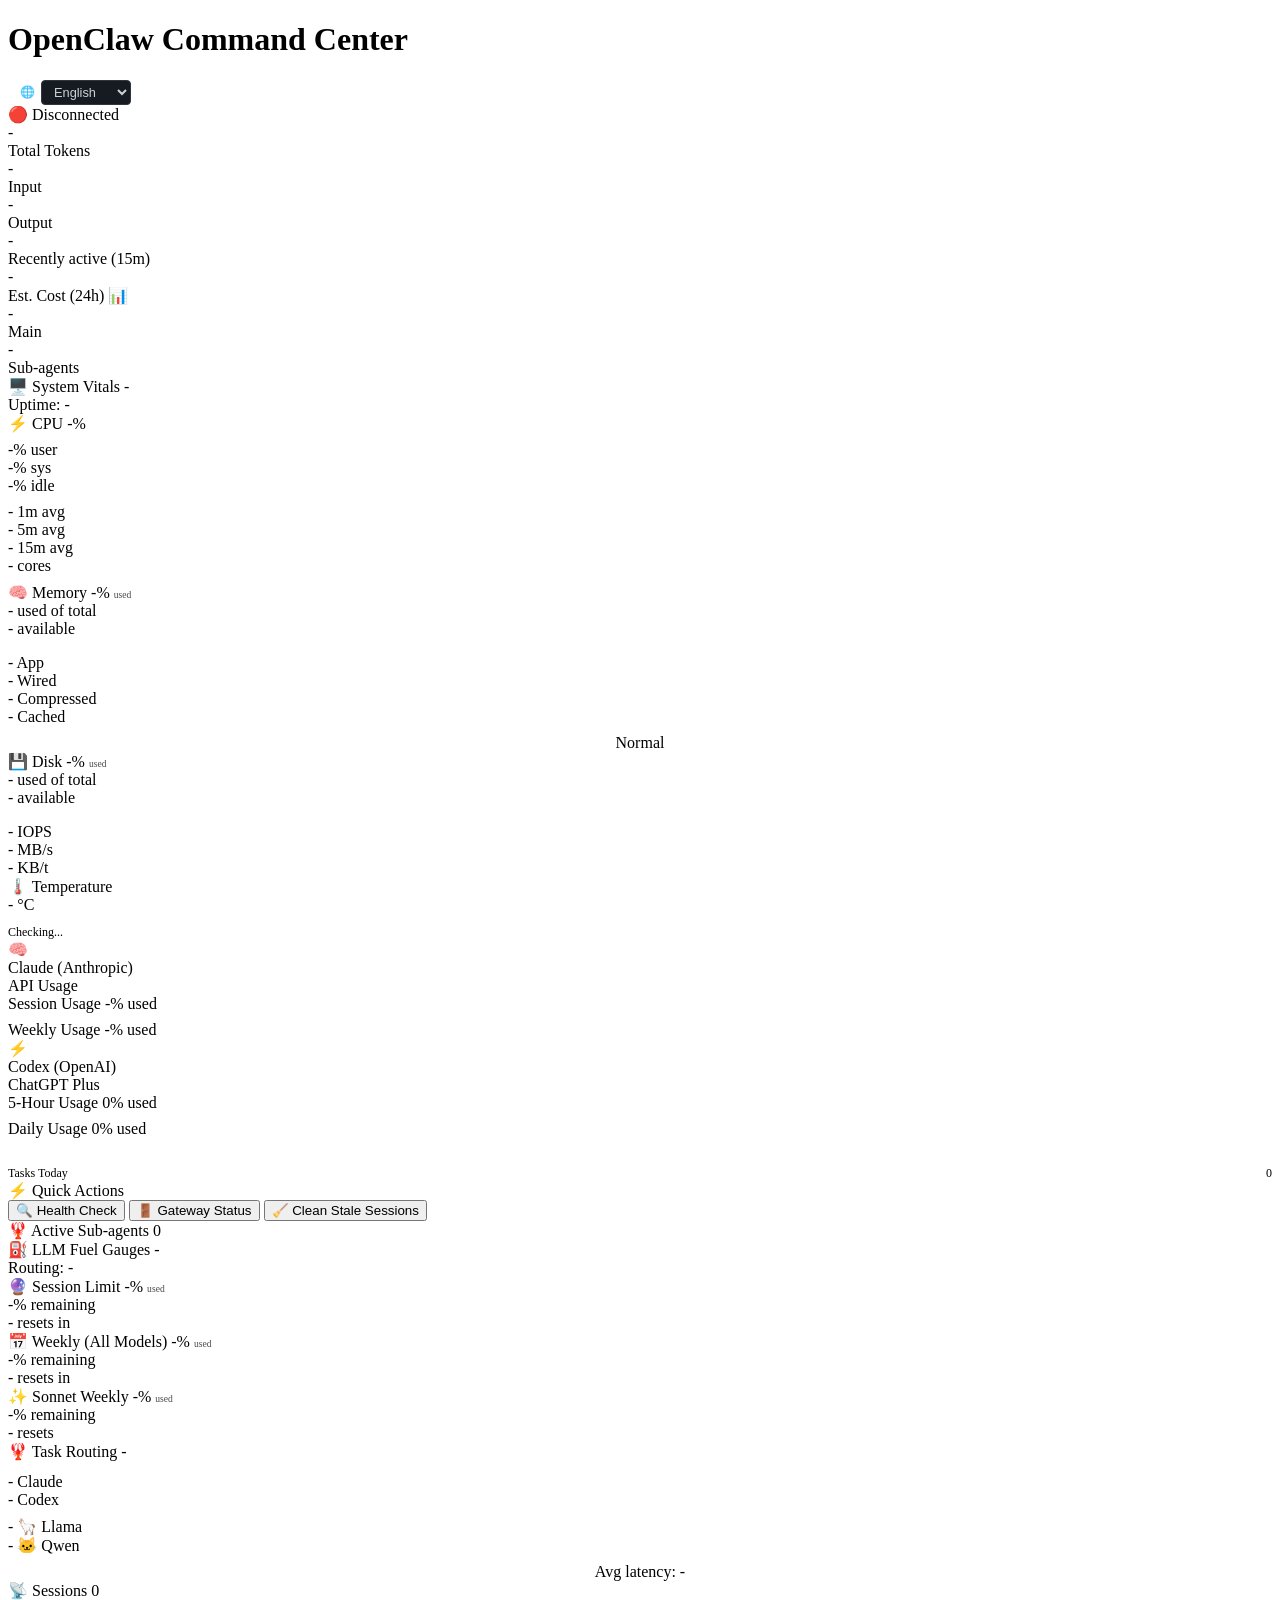
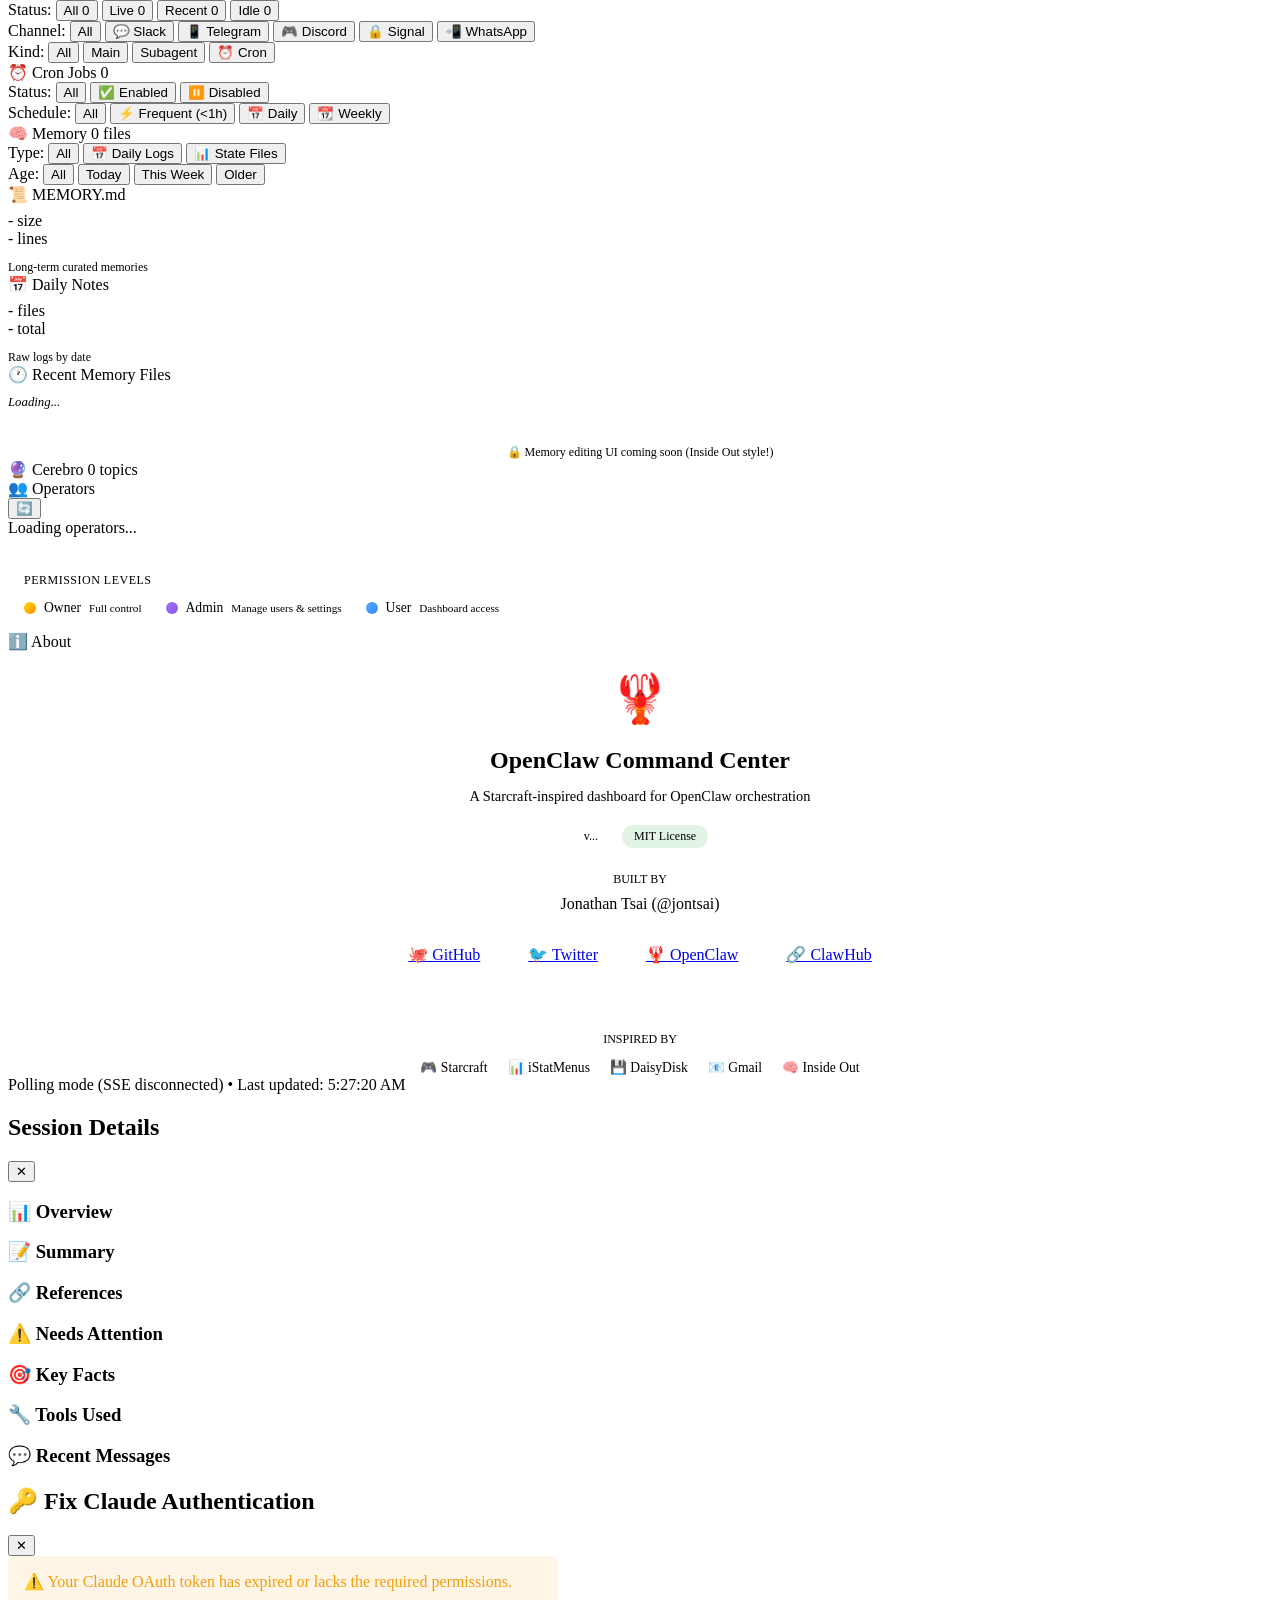
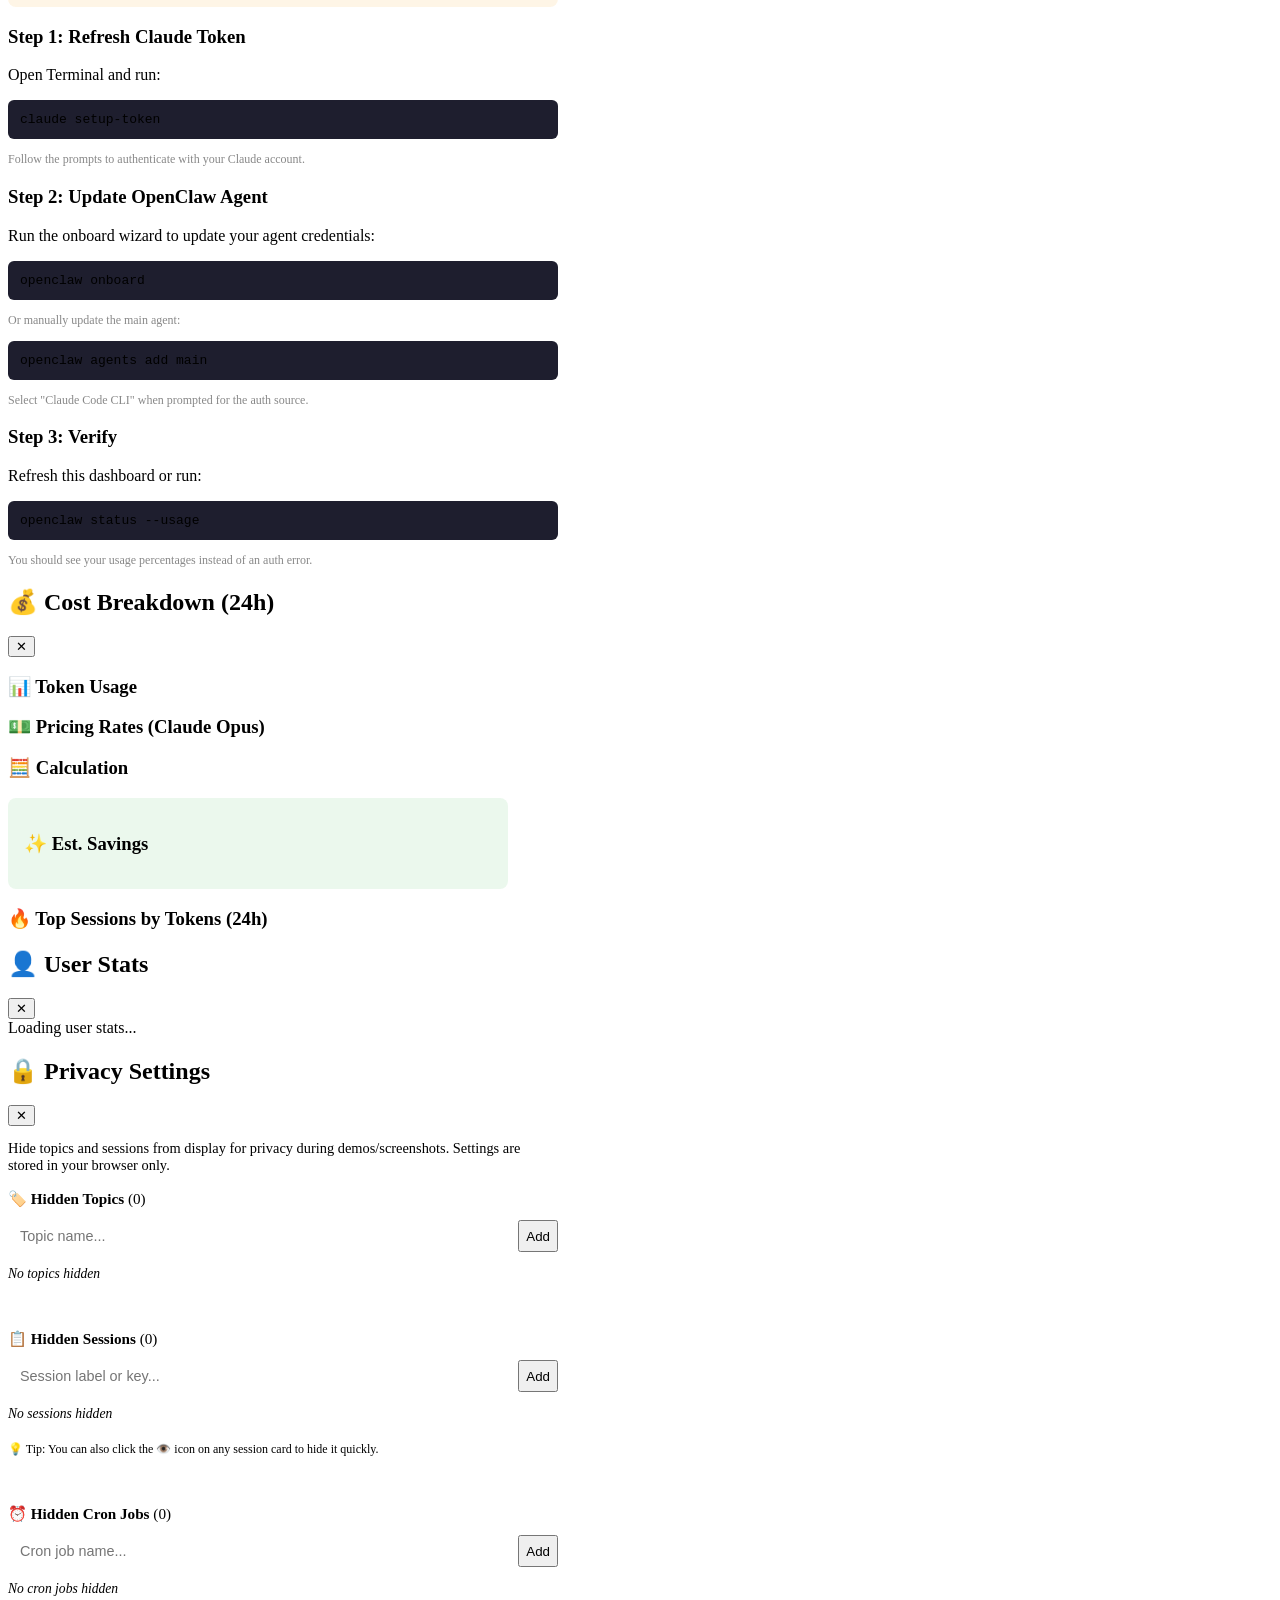
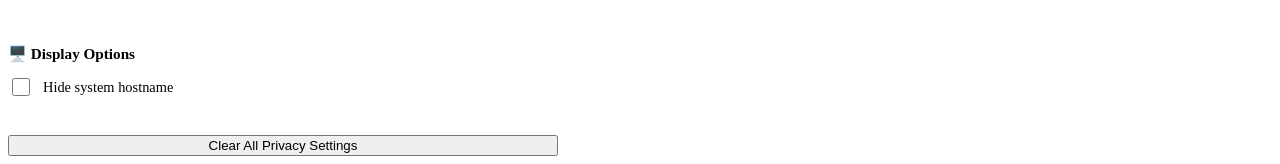
==== commit eed7eff2: "docs: document optional system dependencies (#35) (#43) ## Summary - Add `checkOptionalDeps()` to `s" ====
--- a/public/index.html
+++ b/public/index.html
@@ -2490,6 +2490,7 @@
 
       // Store current token stats for window switching
       let currentTokenStats = null;
+      let optionalDeps = null;
 
       // Get saved savings window preference (default to 7dma for stability)
       function getSavingsWindowPref() {
@@ -2704,6 +2705,13 @@
         $set("disk-iops", "textContent", vitals.disk?.iops?.toFixed(0) || "0");
         $set("disk-throughput", "textContent", vitals.disk?.throughputMBps?.toFixed(2) || "0.00");
         $set("disk-kbt", "textContent", vitals.disk?.kbPerTransfer?.toFixed(1) || "0.0");
+
+        // Show dep hint for disk I/O if all zeros and dep missing
+        renderDepHint(
+          "disk-io-hint",
+          "disk-io",
+          !vitals.disk?.iops && !vitals.disk?.throughputMBps,
+        );
 
         // Temperature
         const temp = vitals.temperature;
@@ -2734,7 +2742,58 @@
           if (tempStatusEl) {
             tempStatusEl.textContent = tempNote || "Unavailable";
           }
-        }
+          // Show dep hint for temperature if unavailable and dep missing
+          renderDepHint("temp-hint", "temperature", true);
+        }
+      }
+
+      /**
+       * Render an inline hint when an optional dependency is missing.
+       * Creates/updates a small element showing install instructions.
+       */
+      function renderDepHint(elementId, affects, show) {
+        let el = document.getElementById(elementId);
+        if (!show || !optionalDeps) {
+          if (el) el.style.display = "none";
+          return;
+        }
+        const dep = optionalDeps.find((d) => d.affects === affects && !d.installed);
+        if (!dep) {
+          if (el) el.style.display = "none";
+          return;
+        }
+        if (!el) {
+          // Find parent card based on the hint id
+          const parentMap = { "disk-io-hint": "disk-iops", "temp-hint": "temp-status" };
+          const anchor = document.getElementById(parentMap[elementId]);
+          if (!anchor) return;
+          const card = anchor.closest(".vital-card");
+          if (!card) return;
+          el = document.createElement("div");
+          el.id = elementId;
+          el.style.cssText =
+            "margin-top:8px;padding:6px 10px;background:rgba(136,192,208,0.08);border:1px solid rgba(136,192,208,0.2);border-radius:6px;font-size:0.7rem;color:var(--text-muted);line-height:1.4";
+          card.appendChild(el);
+        }
+        el.style.display = "block";
+        const action = dep.installCmd
+          ? '<code style="background:rgba(136,192,208,0.15);padding:1px 5px;border-radius:3px;font-size:0.65rem">' +
+            dep.installCmd +
+            "</code>"
+          : dep.url
+            ? '<a href="' +
+              dep.url +
+              '" target="_blank" style="color:var(--accent)">' +
+              dep.name +
+              "</a>"
+            : "see docs";
+        el.innerHTML =
+          "\u{1F4A1} Install <strong>" +
+          dep.name +
+          "</strong> for " +
+          dep.purpose.toLowerCase() +
+          ": " +
+          action;
       }
 
       // Safe DOM helper - sets property only if element exists
@@ -4526,6 +4585,13 @@
             if (el && d.version) el.textContent = "v" + d.version;
           })
           .catch(() => {});
+        // Fetch optional dependency status (once)
+        fetch("/api/vitals")
+          .then((r) => r.json())
+          .then((d) => {
+            if (d.optionalDeps) optionalDeps = d.optionalDeps;
+          })
+          .catch(() => {});
         // Fetch data after short delay to ensure DOM is ready
         // This fixes a race condition on initial page load
         setTimeout(fetchData, 100);
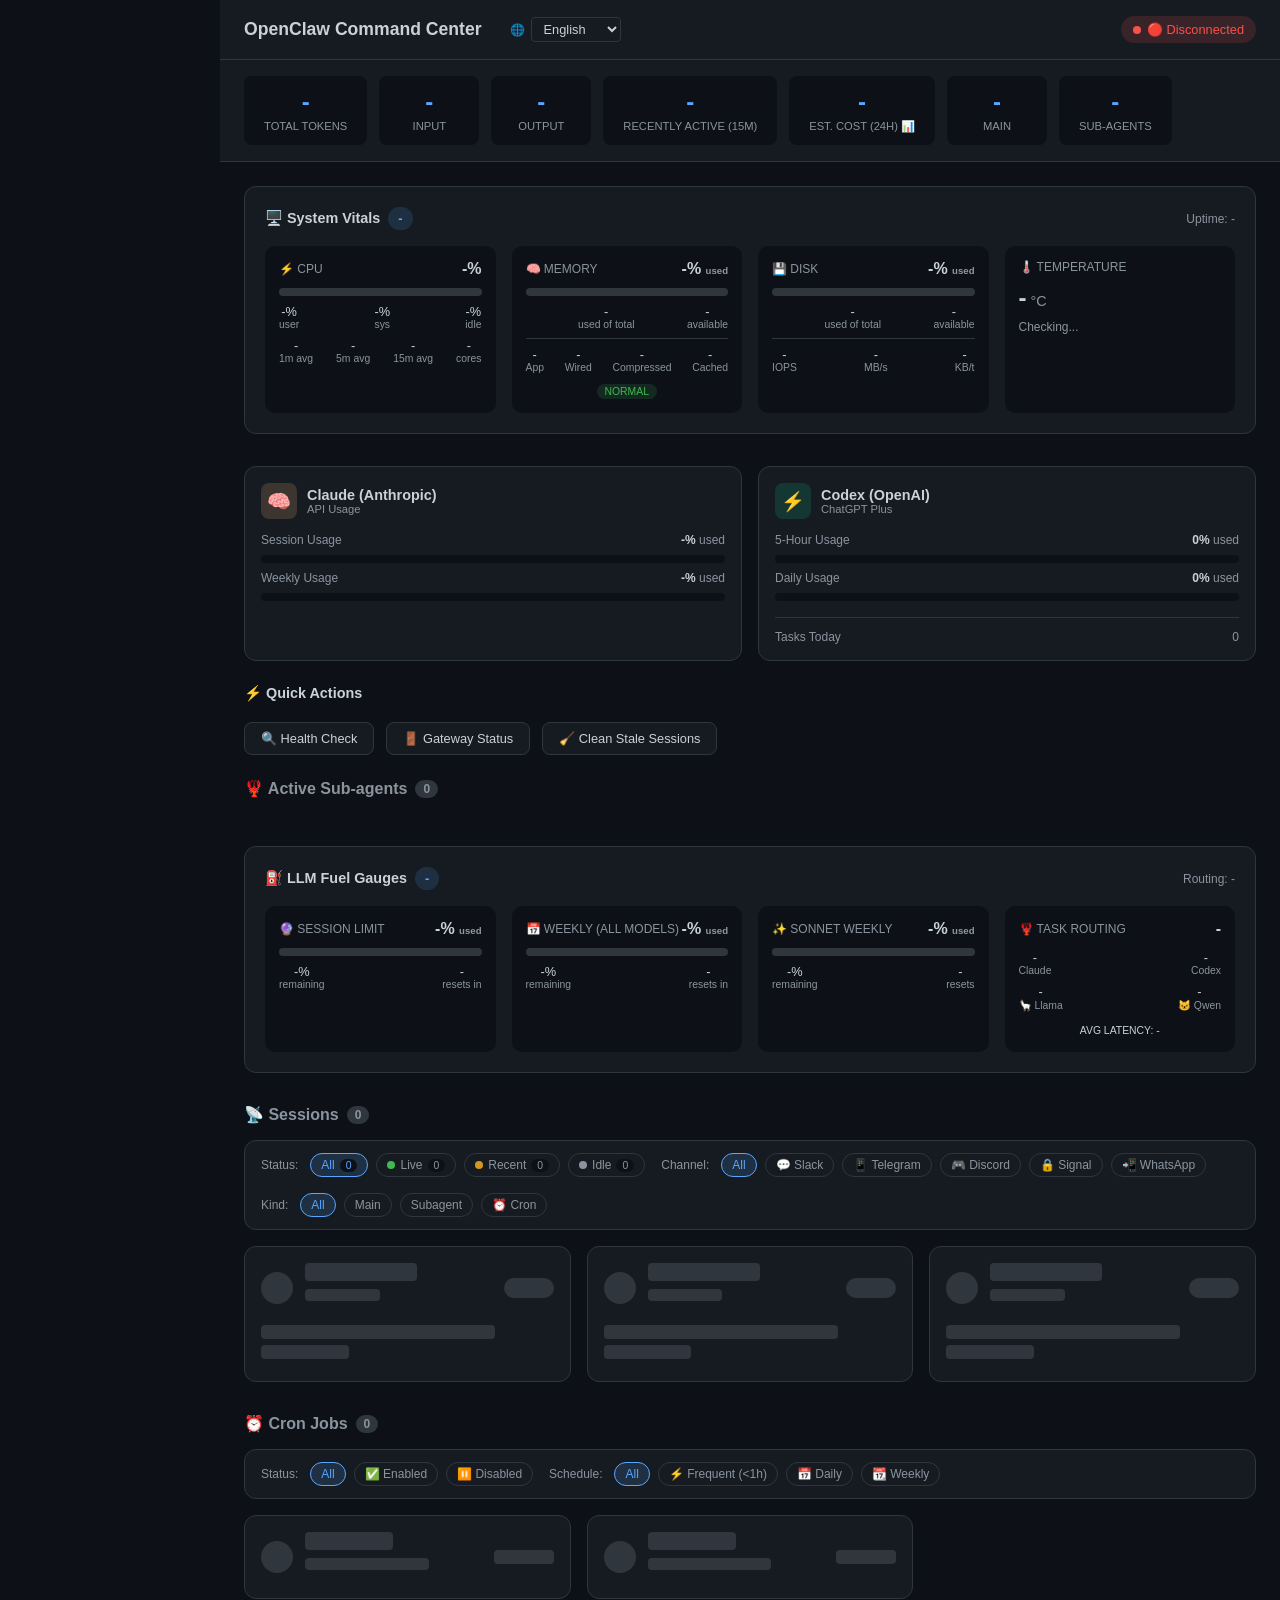
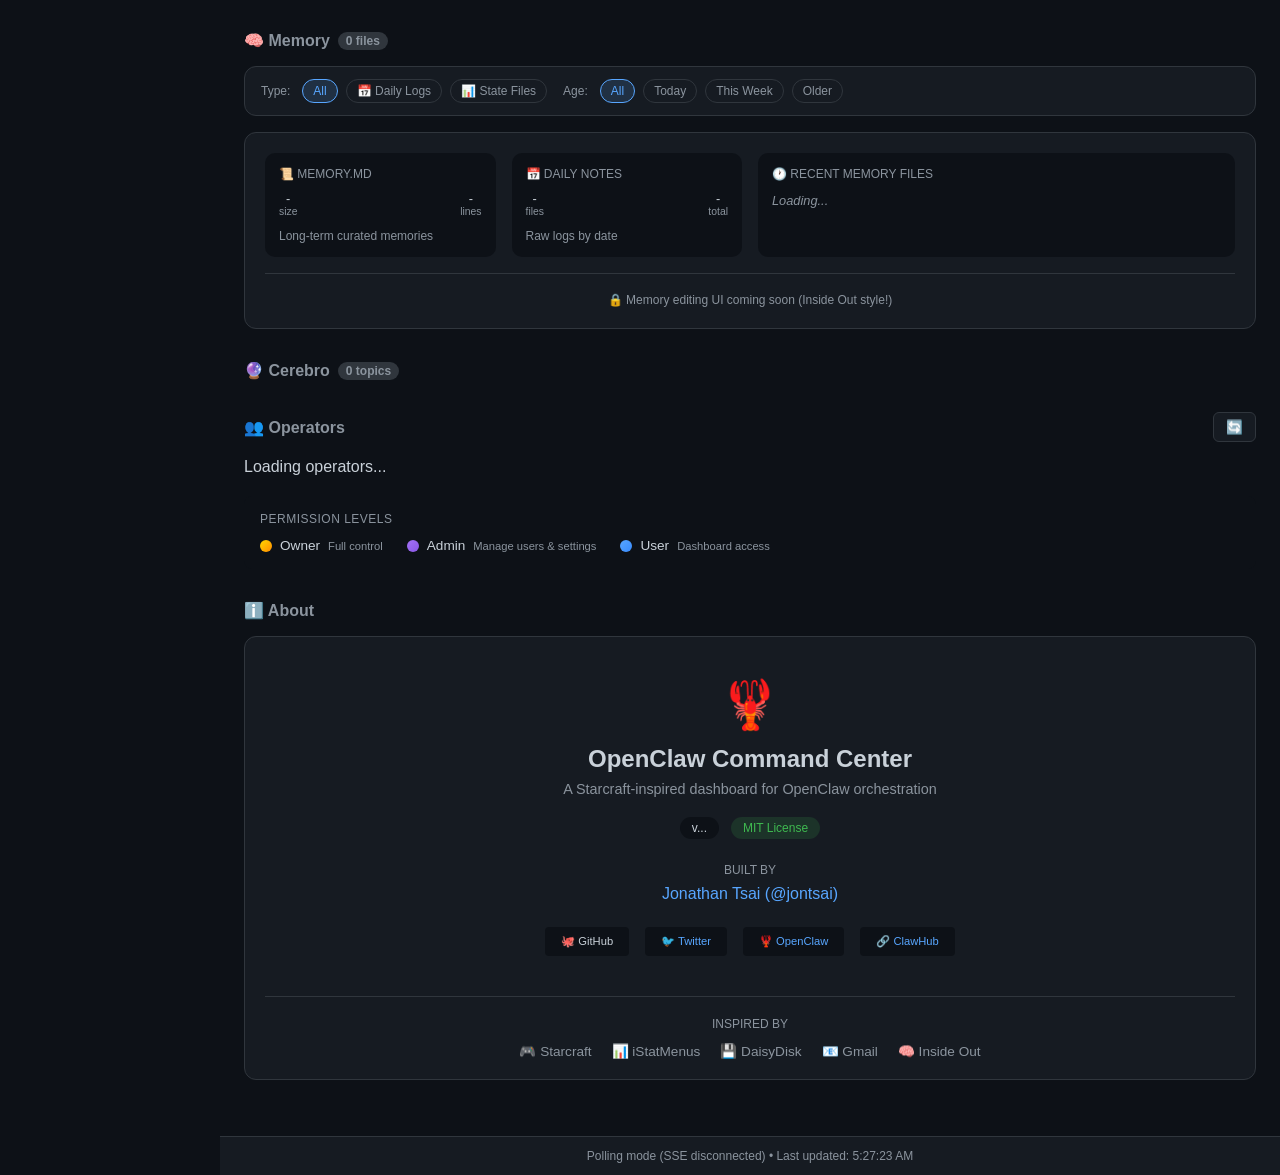
==== commit b8abe92a: "feat: add mission control discord notifications" ====
--- a/public/index.html
+++ b/public/index.html
@@ -61,6 +61,8 @@
           <span id="gateway-status" data-i18n="app.connecting">Connecting...</span>
         </div>
       </header>
+
+      <div id="mission-control-alert-banner" class="mission-alert-banner hidden"></div>
 
       <div class="stats-bar">
         <div class="stat">
@@ -2081,6 +2083,8 @@
           i18nText("sidebar.updated", { time: now }, `Updated: ${now}`),
         );
 
+        renderMissionControlAlertBanner(state.missionControl);
+
         // Render each section
         if (state.vitals) renderVitals(state.vitals);
         if (state.sessions) renderSessions(state.sessions, state.pagination, state.statusCounts);
@@ -2092,6 +2096,39 @@
         if (state.memory) renderMemory(state.memory);
         if (state.cerebro) renderCerebro(state.cerebro);
         if (state.subagents) renderSubagents(state.subagents);
+      }
+
+      function renderMissionControlAlertBanner(missionControl) {
+        const banner = document.getElementById("mission-control-alert-banner");
+        if (!banner) return;
+
+        const alert = missionControl?.notifications?.alertBanner;
+        if (!alert?.visible) {
+          banner.className = "mission-alert-banner hidden";
+          smartUpdate(banner, "");
+          return;
+        }
+
+        const icon = alert.severity === "critical" ? "🚨" : "⚠️";
+        const itemsHtml = (alert.items || [])
+          .map(
+            (item) =>
+              `<li><strong>${escapeHtml(item.title || "Mission Control")}</strong>${item.message ? ` — ${escapeHtml(item.message)}` : ""}</li>`,
+          )
+          .join("");
+
+        banner.className = `mission-alert-banner ${alert.severity || "warn"}`;
+        smartUpdate(
+          banner,
+          `
+            <div class="mission-alert-header">
+              <span class="mission-alert-icon">${icon}</span>
+              <span>${escapeHtml(alert.title || "Mission Control alert")}</span>
+            </div>
+            <div class="mission-alert-message">${escapeHtml(alert.message || "")}</div>
+            ${itemsHtml ? `<ul class="mission-alert-list">${itemsHtml}</ul>` : ""}
+          `,
+        );
       }
 
       // Legacy fallback - multiple API calls (used if /api/state fails)
@@ -4252,6 +4289,22 @@
 
         pill.classList.remove("connected", "disconnected", "connecting");
         pill.classList.add(status);
+
+        // Update the data-i18n attribute so the i18n system doesn't overwrite our status.
+        // The i18n translateSubtree() re-applies data-i18n text, so we must keep the
+        // attribute in sync with the intended display state.
+        // Map status to i18n key, or remove data-i18n for custom messages
+        const i18nKeyMap = {
+          connected: "app.connected",
+          connecting: "app.connecting",
+          disconnected: "app.disconnected",
+        };
+        const i18nKey = i18nKeyMap[status];
+        if (i18nKey) {
+          statusText.setAttribute("data-i18n", i18nKey);
+        } else {
+          statusText.removeAttribute("data-i18n");
+        }
         statusText.textContent = message;
 
         // Update refresh bar mode indicator
@@ -4276,7 +4329,9 @@
         // Check for SSE support
         if (typeof EventSource === "undefined") {
           console.warn("[SSE] EventSource not supported, using polling fallback");
-          setConnectionStatus("connected", "Polling Mode");
+          setConnectionStatus("connected", i18nText("app.pollingMode", {}, "Polling Mode"));
+          // Override i18n key for polling mode specifically
+          document.getElementById("gateway-status")?.setAttribute("data-i18n", "app.pollingMode");
           startPolling();
           return;
         }
--- a/public/css/dashboard.css
+++ b/public/css/dashboard.css
@@ -0,0 +1,1978 @@
+:root {
+  --bg: #0d1117;
+  --card-bg: #161b22;
+  --card-hover: #1c2128;
+  --border: #30363d;
+  --text: #c9d1d9;
+  --text-muted: #8b949e;
+  --accent: #58a6ff;
+  --green: #3fb950;
+  --yellow: #d29922;
+  --red: #f85149;
+  --purple: #a371f7;
+  --orange: #db6d28;
+  --sidebar-width: 220px;
+}
+* {
+  box-sizing: border-box;
+  margin: 0;
+  padding: 0;
+}
+body {
+  font-family: -apple-system, BlinkMacSystemFont, "Segoe UI", Roboto, sans-serif;
+  background: var(--bg);
+  color: var(--text);
+  min-height: 100vh;
+  display: flex;
+}
+
+/* Buttons */
+.btn-primary,
+.btn-secondary {
+  padding: 6px 12px;
+  border-radius: 6px;
+  font-size: 0.85rem;
+  cursor: pointer;
+  border: 1px solid var(--border);
+  transition: all 0.15s ease;
+}
+.btn-primary {
+  background: var(--accent);
+  color: #fff;
+  border-color: var(--accent);
+}
+.btn-primary:hover {
+  background: #4c9aed;
+  border-color: #4c9aed;
+}
+.btn-secondary {
+  background: var(--card-bg);
+  color: var(--text);
+}
+.btn-secondary:hover {
+  background: var(--card-hover);
+  border-color: var(--accent);
+}
+
+/* Sidebar */
+.sidebar {
+  width: var(--sidebar-width);
+  background: var(--card-bg);
+  border-right: 1px solid var(--border);
+  height: 100vh;
+  position: fixed;
+  top: 0;
+  left: 0;
+  display: flex;
+  flex-direction: column;
+  z-index: 60;
+  transition: transform 0.2s ease;
+}
+.sidebar.collapsed {
+  width: 56px;
+  transform: none;
+}
+.sidebar.collapsed .sidebar-title,
+.sidebar.collapsed .nav-section-title,
+.sidebar.collapsed .nav-item span:not(.nav-icon),
+.sidebar.collapsed .nav-badge,
+.sidebar.collapsed .sidebar-footer {
+  display: none;
+}
+.sidebar.collapsed .sidebar-header {
+  justify-content: center;
+  padding: 16px 8px;
+}
+.sidebar.collapsed .sidebar-toggle {
+  margin-left: 0;
+}
+.sidebar.collapsed .nav-item {
+  justify-content: center;
+  padding: 12px;
+}
+.sidebar.collapsed .nav-icon {
+  margin: 0;
+  font-size: 1.2rem;
+}
+.sidebar.collapsed .nav-section {
+  margin-bottom: 8px;
+}
+.sidebar.collapsed .nav-item {
+  position: relative;
+}
+.sidebar.collapsed .nav-item::after {
+  content: attr(data-tooltip);
+  position: absolute;
+  left: 100%;
+  top: 50%;
+  transform: translateY(-50%);
+  background: var(--card-bg);
+  border: 1px solid var(--border);
+  padding: 6px 12px;
+  border-radius: 6px;
+  font-size: 0.8rem;
+  white-space: nowrap;
+  opacity: 0;
+  pointer-events: none;
+  transition: opacity 0.15s;
+  margin-left: 8px;
+  z-index: 100;
+}
+.sidebar.collapsed .nav-item:hover::after {
+  opacity: 1;
+}
+.sidebar-header {
+  padding: 16px;
+  border-bottom: 1px solid var(--border);
+  display: flex;
+  align-items: center;
+  gap: 10px;
+}
+.sidebar-logo {
+  font-size: 1.3rem;
+}
+.sidebar-title {
+  font-size: 0.9rem;
+  font-weight: 600;
+  white-space: nowrap;
+}
+.sidebar-toggle {
+  margin-left: auto;
+  background: none;
+  border: none;
+  color: var(--text-muted);
+  cursor: pointer;
+  padding: 6px;
+  border-radius: 6px;
+  font-size: 1rem;
+}
+.sidebar-toggle:hover {
+  background: var(--bg);
+  color: var(--text);
+}
+
+.sidebar-nav {
+  flex: 1;
+  padding: 12px 8px;
+  overflow-y: auto;
+}
+.nav-section {
+  margin-bottom: 16px;
+}
+.nav-section-title {
+  font-size: 0.65rem;
+  text-transform: uppercase;
+  color: var(--text-muted);
+  padding: 8px 12px 4px;
+  letter-spacing: 0.5px;
+}
+.nav-item {
+  display: flex;
+  align-items: center;
+  gap: 10px;
+  padding: 10px 12px;
+  border-radius: 8px;
+  cursor: pointer;
+  font-size: 0.85rem;
+  color: var(--text-muted);
+  transition: all 0.15s;
+  text-decoration: none;
+}
+.nav-item:hover {
+  background: var(--bg);
+  color: var(--text);
+}
+.nav-item.active {
+  background: rgba(88, 166, 255, 0.15);
+  color: var(--accent);
+}
+.nav-icon {
+  font-size: 1rem;
+  width: 20px;
+  text-align: center;
+}
+.nav-badge {
+  margin-left: auto;
+  background: var(--border);
+  padding: 2px 8px;
+  border-radius: 10px;
+  font-size: 0.7rem;
+}
+.nav-item.active .nav-badge {
+  background: rgba(88, 166, 255, 0.3);
+}
+
+.sidebar-footer {
+  padding: 12px;
+  border-top: 1px solid var(--border);
+  font-size: 0.7rem;
+  color: var(--text-muted);
+  text-align: center;
+}
+
+/* Main Content Area */
+.main-wrapper {
+  flex: 1;
+  margin-left: var(--sidebar-width);
+  transition: margin-left 0.2s ease;
+  display: flex;
+  flex-direction: column;
+  min-height: 100vh;
+}
+.main-wrapper.sidebar-collapsed {
+  margin-left: 56px;
+}
+
+/* Header */
+header {
+  display: flex;
+  justify-content: space-between;
+  align-items: center;
+  padding: 16px 24px;
+  border-bottom: 1px solid var(--border);
+  background: var(--card-bg);
+  position: sticky;
+  top: 0;
+  z-index: 50;
+}
+.header-left {
+  display: flex;
+  align-items: center;
+  gap: 16px;
+}
+.page-title {
+  font-size: 1.1rem;
+  font-weight: 600;
+}
+.status-pill {
+  display: flex;
+  align-items: center;
+  gap: 6px;
+  padding: 6px 12px;
+  background: rgba(63, 185, 80, 0.15);
+  border-radius: 20px;
+  font-size: 0.8rem;
+  color: var(--green);
+}
+.pulse {
+  width: 8px;
+  height: 8px;
+  background: var(--green);
+  border-radius: 50%;
+  animation: pulse 2s infinite;
+}
+@keyframes pulse {
+  0%,
+  100% {
+    opacity: 1;
+  }
+  50% {
+    opacity: 0.4;
+  }
+}
+.status-pill.connected {
+  background: rgba(63, 185, 80, 0.15);
+  color: var(--green);
+}
+.status-pill.disconnected {
+  background: rgba(248, 81, 73, 0.15);
+  color: var(--red);
+}
+.status-pill.connecting {
+  background: rgba(210, 153, 34, 0.15);
+  color: var(--yellow);
+}
+.status-pill.disconnected .pulse {
+  background: var(--red);
+  animation: none;
+}
+.status-pill.connecting .pulse {
+  background: var(--yellow);
+}
+
+.mission-alert-banner {
+  margin: 16px 24px 0;
+  padding: 14px 16px;
+  border: 1px solid var(--border);
+  border-radius: 10px;
+  background: rgba(210, 153, 34, 0.1);
+}
+.mission-alert-banner.hidden {
+  display: none;
+}
+.mission-alert-banner.warn {
+  border-color: rgba(210, 153, 34, 0.45);
+  background: rgba(210, 153, 34, 0.1);
+}
+.mission-alert-banner.critical {
+  border-color: rgba(248, 81, 73, 0.5);
+  background: rgba(248, 81, 73, 0.12);
+}
+.mission-alert-header {
+  display: flex;
+  align-items: center;
+  gap: 8px;
+  font-size: 0.95rem;
+  font-weight: 600;
+}
+.mission-alert-icon {
+  font-size: 1rem;
+}
+.mission-alert-message {
+  margin-top: 6px;
+  font-size: 0.85rem;
+  color: var(--text);
+}
+.mission-alert-list {
+  margin: 10px 0 0 18px;
+  color: var(--text-muted);
+  font-size: 0.8rem;
+}
+.mission-alert-list li + li {
+  margin-top: 4px;
+}
+
+/* Activity State Indicators */
+@keyframes activity-pulse {
+  0%,
+  100% {
+    transform: scale(1);
+    opacity: 1;
+  }
+  50% {
+    transform: scale(1.1);
+    opacity: 0.7;
+  }
+}
+@keyframes activity-spin {
+  0% {
+    transform: rotate(0deg);
+  }
+  100% {
+    transform: rotate(360deg);
+  }
+}
+.activity-indicator {
+  display: inline-flex;
+  align-items: center;
+  justify-content: center;
+  width: 24px;
+  height: 24px;
+  border-radius: 50%;
+  font-size: 0.9rem;
+  flex-shrink: 0;
+}
+.activity-indicator.thinking {
+  animation: activity-pulse 1.5s ease-in-out infinite;
+  background: rgba(88, 166, 255, 0.15);
+}
+.activity-indicator.tool {
+  animation: activity-spin 2s linear infinite;
+  background: rgba(210, 153, 34, 0.15);
+}
+.activity-indicator.waiting {
+  background: rgba(139, 148, 158, 0.15);
+}
+.activity-indicator.idle {
+  background: rgba(139, 148, 158, 0.1);
+  opacity: 0.6;
+}
+.activity-label {
+  font-size: 0.65rem;
+  color: var(--text-muted);
+  margin-left: 4px;
+  text-transform: uppercase;
+  letter-spacing: 0.3px;
+}
+.activity-wrapper {
+  display: flex;
+  align-items: center;
+  gap: 4px;
+}
+
+/* Stats Bar */
+.stats-bar {
+  display: flex;
+  gap: 12px;
+  padding: 16px 24px;
+  background: var(--card-bg);
+  border-bottom: 1px solid var(--border);
+  overflow-x: auto;
+}
+.stat {
+  display: flex;
+  flex-direction: column;
+  align-items: center;
+  padding: 12px 20px;
+  background: var(--bg);
+  border-radius: 8px;
+  min-width: 100px;
+}
+.stat-value {
+  font-size: 1.5rem;
+  font-weight: 700;
+  color: var(--accent);
+}
+.stat-label {
+  font-size: 0.7rem;
+  color: var(--text-muted);
+  text-transform: uppercase;
+  margin-top: 4px;
+}
+
+/* Legend & Filters Bar */
+.filters-bar {
+  display: flex;
+  justify-content: space-between;
+  align-items: center;
+  padding: 12px 24px;
+  background: var(--bg);
+  border-bottom: 1px solid var(--border);
+  flex-wrap: wrap;
+  gap: 12px;
+}
+.legend {
+  display: flex;
+  gap: 16px;
+  align-items: center;
+}
+.legend-title {
+  font-size: 0.75rem;
+  color: var(--text-muted);
+  margin-right: 4px;
+}
+.legend-item {
+  display: flex;
+  align-items: center;
+  gap: 6px;
+  font-size: 0.75rem;
+  color: var(--text-muted);
+}
+.legend-dot {
+  width: 10px;
+  height: 10px;
+  border-radius: 50%;
+}
+.legend-dot.live {
+  background: var(--green);
+}
+.legend-dot.recent {
+  background: var(--yellow);
+}
+.legend-dot.idle {
+  background: var(--text-muted);
+  opacity: 0.5;
+}
+
+.filters {
+  display: flex;
+  gap: 8px;
+  align-items: center;
+}
+.filter-label {
+  font-size: 0.75rem;
+  color: var(--text-muted);
+  margin-right: 4px;
+}
+.filter-btn {
+  display: flex;
+  align-items: center;
+  gap: 5px;
+  padding: 5px 10px;
+  background: var(--card-bg);
+  border: 1px solid var(--border);
+  border-radius: 16px;
+  font-size: 0.75rem;
+  color: var(--text-muted);
+  cursor: pointer;
+  transition: all 0.15s;
+}
+.filter-btn:hover {
+  border-color: var(--accent);
+  color: var(--text);
+}
+.filter-btn.active {
+  background: rgba(88, 166, 255, 0.15);
+  border-color: var(--accent);
+  color: var(--accent);
+}
+.filter-btn .filter-dot {
+  width: 8px;
+  height: 8px;
+  border-radius: 50%;
+}
+.filter-btn .filter-dot.live {
+  background: var(--green);
+}
+.filter-btn .filter-dot.recent {
+  background: var(--yellow);
+}
+.filter-btn .filter-dot.idle {
+  background: var(--text-muted);
+}
+.filter-count {
+  background: var(--bg);
+  padding: 1px 6px;
+  border-radius: 8px;
+  font-size: 0.65rem;
+}
+
+/* Section Filters (inline with each section) */
+.section-filters {
+  display: flex;
+  flex-wrap: wrap;
+  gap: 16px;
+  padding: 12px 16px;
+  background: var(--card-bg);
+  border: 1px solid var(--border);
+  border-radius: 12px;
+  margin-bottom: 16px;
+}
+.filter-group {
+  display: flex;
+  align-items: center;
+  gap: 8px;
+}
+.filter-group .filter-label {
+  font-size: 0.75rem;
+  color: var(--text-muted);
+  white-space: nowrap;
+}
+.filter-group .filter-btn {
+  padding: 4px 10px;
+  font-size: 0.75rem;
+}
+
+/* Pagination */
+.pagination {
+  display: flex;
+  align-items: center;
+  justify-content: center;
+  gap: 8px;
+  padding: 16px;
+  margin-top: 16px;
+}
+.pagination-btn {
+  background: var(--card-bg);
+  border: 1px solid var(--border);
+  border-radius: 8px;
+  padding: 8px 12px;
+  color: var(--text);
+  font-size: 0.85rem;
+  cursor: pointer;
+  transition: all 0.2s;
+  display: flex;
+  align-items: center;
+  gap: 4px;
+}
+.pagination-btn:hover:not(:disabled) {
+  background: var(--hover-bg);
+  border-color: var(--accent);
+}
+.pagination-btn:disabled {
+  opacity: 0.4;
+  cursor: not-allowed;
+}
+.pagination-info {
+  color: var(--text-muted);
+  font-size: 0.8rem;
+  padding: 0 12px;
+}
+.pagination-pages {
+  display: flex;
+  gap: 4px;
+}
+.pagination-page {
+  background: var(--card-bg);
+  border: 1px solid var(--border);
+  border-radius: 6px;
+  padding: 6px 10px;
+  color: var(--text-muted);
+  font-size: 0.8rem;
+  cursor: pointer;
+  transition: all 0.2s;
+  min-width: 32px;
+  text-align: center;
+}
+.pagination-page:hover {
+  background: var(--hover-bg);
+}
+.pagination-page.active {
+  background: var(--accent);
+  color: var(--bg);
+  border-color: var(--accent);
+}
+.pagination-ellipsis {
+  color: var(--text-muted);
+  padding: 6px 4px;
+}
+
+/* Main Content */
+main {
+  padding: 24px;
+  flex: 1;
+}
+
+/* Section */
+.section {
+  margin-bottom: 32px;
+  scroll-margin-top: 100px;
+}
+
+/* Section Headers */
+.section-header {
+  display: flex;
+  justify-content: space-between;
+  align-items: center;
+  margin-bottom: 16px;
+}
+.section-title {
+  font-size: 1rem;
+  font-weight: 600;
+  color: var(--text-muted);
+  display: flex;
+  align-items: center;
+  gap: 8px;
+}
+.section-count {
+  background: var(--border);
+  padding: 2px 8px;
+  border-radius: 10px;
+  font-size: 0.75rem;
+}
+
+/* Card Grid */
+.card-grid {
+  display: grid;
+  grid-template-columns: repeat(auto-fill, minmax(280px, 1fr));
+  gap: 16px;
+}
+
+/* Session Card */
+.session-card {
+  background: var(--card-bg);
+  border: 1px solid var(--border);
+  border-radius: 12px;
+  padding: 16px;
+  cursor: pointer;
+  transition: all 0.15s ease;
+  position: relative;
+  overflow: hidden;
+}
+.session-card.hidden-by-filter {
+  display: none;
+}
+.session-card:hover {
+  background: var(--card-hover);
+  border-color: var(--accent);
+  transform: translateY(-2px);
+}
+.session-card.active {
+  border-color: var(--green);
+  box-shadow: 0 0 0 1px var(--green);
+}
+.session-card.active::before {
+  content: "";
+  position: absolute;
+  top: 0;
+  left: 0;
+  right: 0;
+  height: 3px;
+  background: var(--green);
+}
+.session-card.recent-active {
+  border-color: var(--yellow);
+}
+.session-card.recent-active::before {
+  content: "";
+  position: absolute;
+  top: 0;
+  left: 0;
+  right: 0;
+  height: 3px;
+  background: var(--yellow);
+}
+
+.card-header {
+  display: flex;
+  align-items: flex-start;
+  gap: 12px;
+  margin-bottom: 12px;
+}
+.card-icon {
+  width: 40px;
+  height: 40px;
+  background: var(--bg);
+  border-radius: 10px;
+  display: flex;
+  align-items: center;
+  justify-content: center;
+  font-size: 1.3rem;
+  flex-shrink: 0;
+}
+.card-icon.slack {
+  background: rgba(88, 166, 255, 0.15);
+}
+.card-icon.telegram {
+  background: rgba(63, 185, 80, 0.15);
+}
+.card-icon.main {
+  background: rgba(163, 113, 247, 0.15);
+}
+
+.card-title-area {
+  flex: 1;
+  min-width: 0;
+}
+.card-title {
+  font-size: 0.9rem;
+  font-weight: 600;
+  white-space: nowrap;
+  overflow: hidden;
+  text-overflow: ellipsis;
+}
+.card-subtitle {
+  font-size: 0.75rem;
+  color: var(--text-muted);
+  margin-top: 2px;
+}
+.card-topics {
+  display: flex;
+  flex-wrap: wrap;
+  gap: 4px;
+  margin-top: 8px;
+  margin-bottom: 4px;
+}
+.topic-pill {
+  font-size: 0.65rem;
+  font-weight: 500;
+  padding: 2px 8px;
+  border-radius: 12px;
+  background: var(--card-bg);
+  border: 1px solid var(--border);
+  color: var(--text-muted);
+  white-space: nowrap;
+}
+.topic-pill.coding {
+  background: rgba(99, 102, 241, 0.15);
+  border-color: rgba(99, 102, 241, 0.3);
+  color: #818cf8;
+}
+.topic-pill.git {
+  background: rgba(249, 115, 22, 0.15);
+  border-color: rgba(249, 115, 22, 0.3);
+  color: #fb923c;
+}
+.topic-pill.slack {
+  background: rgba(74, 21, 75, 0.3);
+  border-color: rgba(224, 30, 90, 0.3);
+  color: #e91e63;
+}
+.topic-pill.dashboard {
+  background: rgba(16, 185, 129, 0.15);
+  border-color: rgba(16, 185, 129, 0.3);
+  color: #34d399;
+}
+.topic-pill.memory {
+  background: rgba(139, 92, 246, 0.15);
+  border-color: rgba(139, 92, 246, 0.3);
+  color: #a78bfa;
+}
+.topic-pill.heartbeat {
+  background: rgba(239, 68, 68, 0.15);
+  border-color: rgba(239, 68, 68, 0.3);
+  color: #f87171;
+}
+.topic-pill.tools {
+  background: rgba(234, 179, 8, 0.15);
+  border-color: rgba(234, 179, 8, 0.3);
+  color: #fbbf24;
+}
+.topic-pill.file {
+  background: rgba(59, 130, 246, 0.15);
+  border-color: rgba(59, 130, 246, 0.3);
+  color: #60a5fa;
+}
+.topic-pill.research {
+  background: rgba(236, 72, 153, 0.15);
+  border-color: rgba(236, 72, 153, 0.3);
+  color: #f472b6;
+}
+.topic-pill.api {
+  background: rgba(20, 184, 166, 0.15);
+  border-color: rgba(20, 184, 166, 0.3);
+  color: #2dd4bf;
+}
+.card-preview {
+  font-size: 0.75rem;
+  color: var(--text-muted);
+  margin-top: 6px;
+  font-style: italic;
+  display: -webkit-box;
+  -webkit-line-clamp: 1;
+  -webkit-box-orient: vertical;
+  overflow: hidden;
+}
+
+.card-badge {
+  padding: 3px 8px;
+  border-radius: 12px;
+  font-size: 0.7rem;
+  font-weight: 500;
+  flex-shrink: 0;
+}
+.badge-live {
+  background: rgba(63, 185, 80, 0.2);
+  color: var(--green);
+}
+.badge-recent {
+  background: rgba(210, 153, 34, 0.2);
+  color: var(--yellow);
+}
+.badge-idle {
+  background: rgba(139, 148, 158, 0.15);
+  color: var(--text-muted);
+}
+
+/* Quick hide button on cards */
+.hide-btn {
+  background: none;
+  border: none;
+  cursor: pointer;
+  opacity: 0;
+  padding: 4px 6px;
+  font-size: 0.85rem;
+  transition: opacity 0.15s;
+  flex-shrink: 0;
+}
+.session-card:hover .hide-btn,
+.cron-card:hover .hide-btn {
+  opacity: 0.5;
+}
+.hide-btn:hover {
+  opacity: 1 !important;
+}
+
+.card-stats {
+  display: flex;
+  gap: 16px;
+  padding: 10px 0;
+  border-top: 1px solid var(--border);
+  margin-top: 8px;
+}
+.card-stat {
+  display: flex;
+  align-items: center;
+  gap: 4px;
+  font-size: 0.75rem;
+  color: var(--text-muted);
+}
+.card-stat-value {
+  color: var(--text);
+  font-weight: 500;
+}
+.card-stat.high .card-stat-value {
+  color: var(--red);
+}
+.card-stat.med .card-stat-value {
+  color: var(--yellow);
+}
+
+/* Cerebro topic tag */
+.cerebro-tag {
+  display: inline-flex;
+  align-items: center;
+  gap: 4px;
+  font-size: 0.7rem;
+  color: var(--accent);
+  background: rgba(100, 223, 223, 0.1);
+  border: 1px solid rgba(100, 223, 223, 0.3);
+  border-radius: 4px;
+  padding: 2px 8px;
+  cursor: pointer;
+  transition: all 0.2s ease;
+}
+.cerebro-tag:hover {
+  background: rgba(100, 223, 223, 0.2);
+  border-color: var(--accent);
+}
+
+/* Cerebro topic action buttons */
+.topic-actions {
+  display: flex;
+  gap: 4px;
+  margin-left: auto;
+}
+.topic-action-btn {
+  padding: 2px 6px;
+  font-size: 0.7rem;
+  border: 1px solid var(--border);
+  border-radius: 4px;
+  background: var(--bg);
+  color: var(--text-muted);
+  cursor: pointer;
+  transition: all 0.15s ease;
+  opacity: 0.6;
+}
+.topic-action-btn:hover {
+  opacity: 1;
+  background: var(--card-hover);
+}
+.topic-action-btn.resolve:hover {
+  border-color: var(--green);
+  color: var(--green);
+}
+.topic-action-btn.park:hover {
+  border-color: var(--yellow);
+  color: var(--yellow);
+}
+.topic-action-btn.reactivate:hover {
+  border-color: var(--accent);
+  color: var(--accent);
+}
+.topic-action-btn.hide:hover {
+  border-color: var(--red);
+  color: var(--red);
+}
+
+/* Toast notifications */
+.toast-container {
+  position: fixed;
+  bottom: 80px;
+  right: 24px;
+  z-index: 1000;
+  display: flex;
+  flex-direction: column;
+  gap: 8px;
+}
+.toast {
+  padding: 12px 16px;
+  border-radius: 8px;
+  background: var(--card-bg);
+  border: 1px solid var(--border);
+  color: var(--text);
+  font-size: 0.85rem;
+  box-shadow: 0 4px 12px rgba(0, 0, 0, 0.3);
+  animation: toast-in 0.3s ease;
+  display: flex;
+  align-items: center;
+  gap: 8px;
+}
+.toast.success {
+  border-color: var(--green);
+  background: rgba(63, 185, 80, 0.15);
+}
+.toast.error {
+  border-color: var(--red);
+  background: rgba(248, 81, 73, 0.15);
+}
+@keyframes toast-in {
+  from {
+    opacity: 0;
+    transform: translateY(20px);
+  }
+  to {
+    opacity: 1;
+    transform: translateY(0);
+  }
+}
+@keyframes toast-out {
+  from {
+    opacity: 1;
+    transform: translateY(0);
+  }
+  to {
+    opacity: 0;
+    transform: translateY(20px);
+  }
+}
+
+/* Progress/Effort Metrics Bar - Fitness tracker aesthetic */
+.metrics-bar {
+  display: flex;
+  gap: 12px;
+  padding: 8px 12px;
+  margin-top: 10px;
+  background: rgba(0, 0, 0, 0.2);
+  border-radius: 8px;
+  justify-content: space-around;
+}
+.metric-ring {
+  display: flex;
+  flex-direction: column;
+  align-items: center;
+  gap: 2px;
+  position: relative;
+}
+.metric-icon {
+  font-size: 0.9rem;
+  opacity: 0.8;
+}
+.metric-value {
+  font-size: 0.7rem;
+  font-weight: 600;
+  color: var(--text);
+}
+.metric-label {
+  font-size: 0.55rem;
+  color: var(--text-muted);
+  text-transform: uppercase;
+  letter-spacing: 0.3px;
+}
+.metric-ring.burn .metric-value {
+  color: var(--orange);
+}
+.metric-ring.burn.hot .metric-value {
+  color: var(--red);
+}
+.metric-ring.tools .metric-value {
+  color: var(--accent);
+}
+.metric-ring.time .metric-value {
+  color: var(--green);
+}
+
+.card-links {
+  display: flex;
+  flex-wrap: wrap;
+  gap: 6px;
+  margin-top: 10px;
+}
+.link-tag {
+  display: inline-flex;
+  align-items: center;
+  gap: 4px;
+  padding: 3px 8px;
+  background: var(--bg);
+  border-radius: 4px;
+  font-size: 0.7rem;
+  color: var(--accent);
+  text-decoration: none;
+}
+.link-tag:hover {
+  background: rgba(88, 166, 255, 0.2);
+}
+.link-tag.linear {
+  color: #5e6ad2;
+}
+.link-tag.jira {
+  color: #0052cc;
+}
+.link-tag.github {
+  color: var(--text);
+}
+.link-tag.slack {
+  color: #e01e5a;
+}
+.link-tag.file {
+  color: var(--orange);
+}
+
+/* Cron Cards */
+.cron-card {
+  background: var(--card-bg);
+  border: 1px solid var(--border);
+  border-radius: 12px;
+  padding: 14px 16px;
+  display: flex;
+  align-items: center;
+  gap: 12px;
+  transition: all 0.15s ease;
+}
+.cron-card:hover {
+  background: var(--card-hover);
+  border-color: var(--purple);
+}
+.cron-card.disabled {
+  opacity: 0.5;
+}
+.cron-icon {
+  width: 36px;
+  height: 36px;
+  background: rgba(163, 113, 247, 0.15);
+  border-radius: 8px;
+  display: flex;
+  align-items: center;
+  justify-content: center;
+  font-size: 1.1rem;
+}
+.cron-info {
+  flex: 1;
+}
+.cron-name {
+  font-size: 0.85rem;
+  font-weight: 500;
+}
+.cron-schedule {
+  font-size: 0.75rem;
+  color: var(--purple);
+  font-family: monospace;
+}
+.cron-schedule-human {
+  font-size: 0.7rem;
+  color: var(--text-muted);
+  margin-top: 2px;
+}
+.cron-meta {
+  display: flex;
+  align-items: center;
+  gap: 8px;
+}
+.cron-next {
+  font-size: 0.7rem;
+  color: var(--text-muted);
+  padding: 4px 10px;
+  background: var(--bg);
+  border-radius: 12px;
+}
+.cron-status {
+  font-size: 0.7rem;
+  padding: 4px 8px;
+  border-radius: 12px;
+}
+.cron-status.enabled {
+  background: rgba(63, 185, 80, 0.15);
+  color: var(--green);
+}
+.cron-status.disabled {
+  background: rgba(139, 148, 158, 0.15);
+  color: var(--text-muted);
+}
+
+/* Operators Grid */
+.operators-grid {
+  display: grid;
+  grid-template-columns: repeat(auto-fill, minmax(300px, 1fr));
+  gap: 16px;
+}
+.operator-card {
+  background: var(--card-bg);
+  border: 1px solid var(--border);
+  border-radius: 12px;
+  padding: 20px;
+  transition: all 0.15s ease;
+  position: relative;
+}
+.operator-card:hover {
+  background: var(--card-hover);
+  border-color: var(--accent);
+}
+.operator-card.role-owner {
+  border-color: rgba(255, 215, 0, 0.4);
+}
+.operator-card.role-owner::before {
+  content: "";
+  position: absolute;
+  top: 0;
+  left: 0;
+  right: 0;
+  height: 3px;
+  background: linear-gradient(90deg, #ffd700, #ff8c00);
+}
+.operator-card.role-admin {
+  border-color: rgba(163, 113, 247, 0.4);
+}
+.operator-card.role-admin::before {
+  content: "";
+  position: absolute;
+  top: 0;
+  left: 0;
+  right: 0;
+  height: 3px;
+  background: linear-gradient(90deg, #a371f7, #8957e5);
+}
+.operator-header {
+  display: flex;
+  align-items: center;
+  gap: 16px;
+  margin-bottom: 16px;
+}
+.operator-avatar {
+  width: 48px;
+  height: 48px;
+  border-radius: 50%;
+  background: var(--bg);
+  display: flex;
+  align-items: center;
+  justify-content: center;
+  font-size: 1.5rem;
+  flex-shrink: 0;
+}
+.operator-avatar img {
+  width: 100%;
+  height: 100%;
+  border-radius: 50%;
+  object-fit: cover;
+}
+.operator-info {
+  flex: 1;
+  min-width: 0;
+}
+.operator-name {
+  font-size: 1rem;
+  font-weight: 600;
+  margin-bottom: 2px;
+}
+.operator-username {
+  font-size: 0.8rem;
+  color: var(--text-muted);
+}
+.operator-role {
+  padding: 3px 10px;
+  border-radius: 12px;
+  font-size: 0.7rem;
+  font-weight: 500;
+  text-transform: uppercase;
+  letter-spacing: 0.5px;
+}
+.operator-role.owner {
+  background: linear-gradient(135deg, rgba(255, 215, 0, 0.2), rgba(255, 140, 0, 0.2));
+  color: #ffd700;
+}
+.operator-role.admin {
+  background: linear-gradient(135deg, rgba(163, 113, 247, 0.2), rgba(137, 87, 229, 0.2));
+  color: #a371f7;
+}
+.operator-role.user {
+  background: rgba(88, 166, 255, 0.15);
+  color: var(--accent);
+}
+.operator-stats {
+  display: flex;
+  gap: 16px;
+  padding-top: 12px;
+  border-top: 1px solid var(--border);
+}
+.operator-stat {
+  text-align: center;
+  flex: 1;
+}
+.operator-stat-value {
+  font-size: 1.2rem;
+  font-weight: 600;
+  color: var(--text);
+}
+.operator-stat-label {
+  font-size: 0.7rem;
+  color: var(--text-muted);
+  text-transform: uppercase;
+  letter-spacing: 0.3px;
+}
+
+/* Session originator badge */
+.session-originator {
+  display: inline-flex;
+  align-items: center;
+  gap: 4px;
+  padding: 2px 8px;
+  background: rgba(88, 166, 255, 0.1);
+  border-radius: 10px;
+  font-size: 0.7rem;
+  color: var(--text-muted);
+  margin-top: 4px;
+}
+.session-originator .originator-avatar {
+  width: 14px;
+  height: 14px;
+  border-radius: 50%;
+  background: var(--bg);
+  font-size: 0.5rem;
+  display: flex;
+  align-items: center;
+  justify-content: center;
+}
+
+/* System Vitals Panel */
+.vitals-panel {
+  background: var(--card-bg);
+  border: 1px solid var(--border);
+  border-radius: 12px;
+  padding: 20px;
+  margin-bottom: 24px;
+}
+.vitals-header {
+  display: flex;
+  justify-content: space-between;
+  align-items: center;
+  margin-bottom: 16px;
+}
+.vitals-title {
+  font-size: 0.9rem;
+  font-weight: 600;
+  display: flex;
+  align-items: center;
+  gap: 8px;
+}
+.vitals-hostname {
+  font-size: 0.8rem;
+  color: var(--accent);
+  background: rgba(88, 166, 255, 0.15);
+  padding: 4px 10px;
+  border-radius: 12px;
+}
+.vitals-uptime {
+  font-size: 0.75rem;
+  color: var(--text-muted);
+}
+
+.vitals-grid {
+  display: grid;
+  grid-template-columns: repeat(auto-fit, minmax(200px, 1fr));
+  gap: 16px;
+}
+.vital-card {
+  background: var(--bg);
+  border-radius: 10px;
+  padding: 14px;
+}
+.vital-header {
+  display: flex;
+  justify-content: space-between;
+  align-items: center;
+  margin-bottom: 10px;
+}
+.vital-label {
+  font-size: 0.75rem;
+  color: var(--text-muted);
+  text-transform: uppercase;
+  display: flex;
+  align-items: center;
+  gap: 6px;
+}
+.vital-value {
+  font-size: 1rem;
+  font-weight: 600;
+}
+.vital-value.green {
+  color: var(--green);
+}
+.vital-value.yellow {
+  color: var(--yellow);
+}
+.vital-value.red {
+  color: var(--red);
+}
+
+/* Progress bar (DaisyDisk-style) */
+.vital-bar {
+  height: 8px;
+  background: var(--border);
+  border-radius: 4px;
+  overflow: hidden;
+  margin-bottom: 8px;
+}
+.vital-bar-fill {
+  height: 100%;
+  border-radius: 4px;
+  transition: width 0.3s ease;
+}
+.vital-bar-fill.green {
+  background: linear-gradient(90deg, #2ea043, #3fb950);
+}
+.vital-bar-fill.yellow {
+  background: linear-gradient(90deg, #9e6a03, #d29922);
+}
+.vital-bar-fill.red {
+  background: linear-gradient(90deg, #da3633, #f85149);
+}
+.vital-bar-fill.blue {
+  background: linear-gradient(90deg, #1f6feb, #58a6ff);
+}
+.vital-bar-fill.purple {
+  background: linear-gradient(90deg, #8957e5, #a371f7);
+}
+.vital-bar-fill.gray {
+  background: linear-gradient(90deg, #484f58, #6e7681);
+}
+
+.vital-detail {
+  display: flex;
+  justify-content: space-between;
+  font-size: 0.7rem;
+  color: var(--text-muted);
+}
+.vital-detail-item {
+  display: flex;
+  flex-direction: column;
+  align-items: center;
+}
+.vital-detail-value {
+  font-size: 0.8rem;
+  color: var(--text);
+  font-weight: 500;
+}
+.vital-detail-label {
+  font-size: 0.65rem;
+}
+
+/* CPU cores visualization */
+.cpu-cores {
+  display: flex;
+  gap: 3px;
+  margin-top: 8px;
+}
+.cpu-core {
+  flex: 1;
+  height: 20px;
+  background: var(--border);
+  border-radius: 3px;
+  position: relative;
+  overflow: hidden;
+}
+.cpu-core-fill {
+  position: absolute;
+  bottom: 0;
+  left: 0;
+  right: 0;
+  background: var(--accent);
+  transition: height 0.3s ease;
+}
+
+/* Temperature */
+.temp-display {
+  display: flex;
+  align-items: baseline;
+  gap: 4px;
+}
+.temp-value {
+  font-size: 1.5rem;
+  font-weight: 700;
+}
+.temp-unit {
+  font-size: 0.9rem;
+  color: var(--text-muted);
+}
+
+/* Memory pressure indicator */
+.pressure-indicator {
+  display: inline-flex;
+  align-items: center;
+  gap: 4px;
+  padding: 2px 8px;
+  border-radius: 10px;
+  font-size: 0.65rem;
+  text-transform: uppercase;
+}
+.pressure-indicator.normal {
+  background: rgba(63, 185, 80, 0.15);
+  color: var(--green);
+}
+.pressure-indicator.warning {
+  background: rgba(210, 153, 34, 0.15);
+  color: var(--yellow);
+}
+.pressure-indicator.critical {
+  background: rgba(248, 81, 73, 0.15);
+  color: var(--red);
+}
+
+/* Empty States */
+.empty-state {
+  text-align: center;
+  padding: 40px 20px;
+  color: var(--text-muted);
+}
+.empty-state-icon {
+  font-size: 2.5rem;
+  margin-bottom: 12px;
+  opacity: 0.5;
+}
+.empty-state-text {
+  font-size: 0.9rem;
+}
+
+/* Detail Panel */
+.detail-overlay {
+  position: fixed;
+  top: 0;
+  left: 0;
+  right: 0;
+  bottom: 0;
+  background: rgba(0, 0, 0, 0.6);
+  z-index: 100;
+  opacity: 0;
+  transition: opacity 0.2s;
+}
+.detail-overlay.visible {
+  opacity: 1;
+}
+.detail-overlay.hidden {
+  display: none;
+}
+
+.detail-panel {
+  position: fixed;
+  top: 0;
+  right: 0;
+  width: 50%;
+  max-width: 600px;
+  height: 100vh;
+  background: var(--bg);
+  border-left: 1px solid var(--border);
+  z-index: 101;
+  overflow-y: auto;
+  transform: translateX(100%);
+  transition: transform 0.2s ease;
+}
+.detail-panel.visible {
+  transform: translateX(0);
+}
+.detail-panel.hidden {
+  display: none;
+}
+
+.detail-header {
+  display: flex;
+  justify-content: space-between;
+  align-items: center;
+  padding: 20px 24px;
+  border-bottom: 1px solid var(--border);
+  position: sticky;
+  top: 0;
+  background: var(--bg);
+}
+.detail-header h2 {
+  font-size: 1rem;
+  font-weight: 600;
+}
+.close-btn {
+  background: var(--card-bg);
+  border: 1px solid var(--border);
+  color: var(--text-muted);
+  width: 32px;
+  height: 32px;
+  border-radius: 8px;
+  cursor: pointer;
+  display: flex;
+  align-items: center;
+  justify-content: center;
+  font-size: 1rem;
+}
+.close-btn:hover {
+  background: var(--card-hover);
+  color: var(--text);
+}
+
+.detail-content {
+  padding: 24px;
+}
+.detail-section {
+  margin-bottom: 24px;
+}
+.detail-section h3 {
+  font-size: 0.8rem;
+  color: var(--text-muted);
+  text-transform: uppercase;
+  letter-spacing: 0.5px;
+  margin-bottom: 10px;
+  display: flex;
+  align-items: center;
+  gap: 6px;
+}
+.detail-box {
+  background: var(--card-bg);
+  border: 1px solid var(--border);
+  border-radius: 8px;
+  padding: 14px;
+}
+.detail-row {
+  display: flex;
+  justify-content: space-between;
+  padding: 6px 0;
+  font-size: 0.85rem;
+}
+.detail-row:not(:last-child) {
+  border-bottom: 1px solid var(--border);
+}
+.detail-label {
+  color: var(--text-muted);
+}
+.detail-value {
+  font-weight: 500;
+}
+
+.detail-section.attention .detail-box {
+  border-color: var(--yellow);
+  background: rgba(210, 153, 34, 0.08);
+}
+.attention-item {
+  padding: 8px 0;
+  font-size: 0.85rem;
+  display: flex;
+  gap: 8px;
+}
+.attention-item:not(:last-child) {
+  border-bottom: 1px solid var(--border);
+}
+
+.tool-tag {
+  display: inline-flex;
+  align-items: center;
+  gap: 4px;
+  padding: 4px 10px;
+  background: var(--bg);
+  border-radius: 6px;
+  font-size: 0.8rem;
+  margin: 3px;
+}
+.tool-tag code {
+  color: var(--accent);
+}
+.tool-count {
+  color: var(--text-muted);
+  font-size: 0.7rem;
+}
+
+.message-item {
+  padding: 10px 0;
+  font-size: 0.85rem;
+}
+.message-item:not(:last-child) {
+  border-bottom: 1px solid var(--border);
+}
+.message-role {
+  font-weight: 600;
+  font-size: 0.75rem;
+  margin-bottom: 4px;
+}
+.message-role.user {
+  color: var(--accent);
+}
+.message-role.assistant {
+  color: var(--green);
+}
+.message-text {
+  color: var(--text-muted);
+  line-height: 1.4;
+}
+
+/* Action Buttons (Read-Write Controls) - Future */
+.action-btn {
+  display: inline-flex;
+  align-items: center;
+  gap: 6px;
+  padding: 8px 14px;
+  background: var(--card-bg);
+  border: 1px solid var(--border);
+  border-radius: 8px;
+  font-size: 0.8rem;
+  color: var(--text);
+  cursor: pointer;
+  transition: all 0.15s;
+}
+.action-btn:hover {
+  background: var(--card-hover);
+  border-color: var(--accent);
+}
+.action-btn.danger:hover {
+  border-color: var(--red);
+  color: var(--red);
+}
+.action-btn:disabled {
+  opacity: 0.5;
+  cursor: not-allowed;
+}
+.detail-actions {
+  display: flex;
+  gap: 8px;
+  flex-wrap: wrap;
+  margin-top: 16px;
+  padding-top: 16px;
+  border-top: 1px solid var(--border);
+}
+
+.refresh-bar {
+  text-align: center;
+  padding: 12px;
+  color: var(--text-muted);
+  font-size: 0.75rem;
+  background: var(--card-bg);
+  border-top: 1px solid var(--border);
+}
+
+/* Skeleton Loading States */
+@keyframes skeleton-pulse {
+  0%,
+  100% {
+    opacity: 0.4;
+  }
+  50% {
+    opacity: 0.7;
+  }
+}
+.skeleton {
+  animation: skeleton-pulse 1.5s ease-in-out infinite;
+}
+.skeleton-card {
+  background: var(--card-bg);
+  border: 1px solid var(--border);
+  border-radius: 12px;
+  padding: 16px;
+  animation: skeleton-pulse 1.5s ease-in-out infinite;
+}
+.skeleton-bar {
+  background: var(--border);
+  border-radius: 4px;
+  height: 14px;
+}
+.skeleton-bar.title {
+  width: 60%;
+  height: 18px;
+  margin-bottom: 8px;
+}
+.skeleton-bar.subtitle {
+  width: 40%;
+  height: 12px;
+  margin-bottom: 12px;
+}
+.skeleton-bar.text {
+  width: 80%;
+  margin-bottom: 6px;
+}
+.skeleton-bar.short {
+  width: 30%;
+}
+.skeleton-circle {
+  width: 32px;
+  height: 32px;
+  background: var(--border);
+  border-radius: 50%;
+}
+.skeleton-header {
+  display: flex;
+  align-items: center;
+  gap: 12px;
+  margin-bottom: 12px;
+}
+.skeleton-stats {
+  display: flex;
+  gap: 16px;
+  margin-top: 12px;
+}
+.skeleton-badge {
+  width: 50px;
+  height: 20px;
+  background: var(--border);
+  border-radius: 10px;
+  margin-left: auto;
+}
+.loading-dots {
+  display: inline-flex;
+  gap: 4px;
+}
+.loading-dots span {
+  width: 6px;
+  height: 6px;
+  background: var(--accent);
+  border-radius: 50%;
+  animation: loading-dot 1.4s infinite ease-in-out both;
+}
+.loading-dots span:nth-child(1) {
+  animation-delay: -0.32s;
+}
+.loading-dots span:nth-child(2) {
+  animation-delay: -0.16s;
+}
+@keyframes loading-dot {
+  0%,
+  80%,
+  100% {
+    transform: scale(0);
+  }
+  40% {
+    transform: scale(1);
+  }
+}
+
+/* Responsive */
+@media (max-width: 1024px) {
+  .sidebar {
+    transform: translateX(-100%);
+  }
+  .sidebar.visible {
+    transform: translateX(0);
+  }
+  .main-wrapper {
+    margin-left: 0;
+  }
+  .mobile-menu-btn {
+    display: block;
+  }
+}
+@media (max-width: 768px) {
+  .detail-panel {
+    width: 100%;
+    max-width: none;
+  }
+  .card-grid {
+    grid-template-columns: 1fr;
+  }
+  .stats-bar {
+    flex-wrap: wrap;
+  }
+  .filters-bar {
+    flex-direction: column;
+    align-items: flex-start;
+  }
+}
+
+/* Token Utilization Widget */
+.utilization-section {
+  display: grid;
+  grid-template-columns: repeat(auto-fit, minmax(300px, 1fr));
+  gap: 16px;
+  margin-bottom: 24px;
+}
+.utilization-card {
+  background: var(--card-bg);
+  border: 1px solid var(--border);
+  border-radius: 12px;
+  padding: 16px;
+}
+.utilization-header {
+  display: flex;
+  align-items: center;
+  gap: 10px;
+  margin-bottom: 14px;
+}
+.utilization-icon {
+  width: 36px;
+  height: 36px;
+  border-radius: 8px;
+  display: flex;
+  align-items: center;
+  justify-content: center;
+  font-size: 1.2rem;
+}
+.utilization-icon.anthropic {
+  background: rgba(216, 153, 99, 0.2);
+}
+.utilization-icon.openai {
+  background: rgba(16, 163, 127, 0.2);
+}
+.utilization-title {
+  font-weight: 600;
+  font-size: 0.9rem;
+}
+.utilization-subtitle {
+  font-size: 0.7rem;
+  color: var(--text-muted);
+}
+
+.quota-bar {
+  height: 8px;
+  background: var(--bg);
+  border-radius: 4px;
+  overflow: hidden;
+  margin: 8px 0;
+}
+.quota-bar-fill {
+  height: 100%;
+  border-radius: 4px;
+  transition: width 0.3s ease;
+}
+.quota-bar-fill.low {
+  background: var(--green);
+}
+.quota-bar-fill.medium {
+  background: var(--yellow);
+}
+.quota-bar-fill.high {
+  background: var(--red);
+}
+
+.quota-stats {
+  display: flex;
+  justify-content: space-between;
+  font-size: 0.75rem;
+  color: var(--text-muted);
+}
+.quota-value {
+  font-weight: 600;
+  color: var(--text);
+}
+
+/* Sub-agent Status Panel */
+.subagent-grid {
+  display: grid;
+  grid-template-columns: repeat(auto-fill, minmax(320px, 1fr));
+  gap: 16px;
+  margin-bottom: 24px;
+}
+.subagent-card {
+  background: var(--card-bg);
+  border: 1px solid var(--border);
+  border-radius: 12px;
+  padding: 16px;
+  transition: border-color 0.2s ease;
+}
+.subagent-card.active {
+  border-color: var(--green);
+}
+.subagent-card.stale {
+  border-color: var(--yellow);
+}
+
+.subagent-header {
+  display: flex;
+  align-items: center;
+  justify-content: space-between;
+  margin-bottom: 12px;
+}
+.subagent-info h4 {
+  font-size: 0.9rem;
+  font-weight: 600;
+  margin-bottom: 4px;
+}
+.subagent-meta {
+  font-size: 0.7rem;
+  color: var(--text-muted);
+}
+.subagent-status {
+  padding: 4px 8px;
+  border-radius: 12px;
+  font-size: 0.7rem;
+  font-weight: 500;
+}
+.subagent-status.active {
+  background: rgba(63, 185, 80, 0.15);
+  color: var(--green);
+}
+.subagent-status.idle {
+  background: rgba(217, 153, 34, 0.15);
+  color: var(--yellow);
+}
+.subagent-status.stale {
+  background: rgba(248, 81, 73, 0.15);
+  color: var(--red);
+}
+
+/* Quick Actions */
+.quick-actions {
+  display: flex;
+  gap: 12px;
+  flex-wrap: wrap;
+  margin-bottom: 24px;
+}
+.quick-actions-title {
+  width: 100%;
+  font-size: 0.9rem;
+  font-weight: 600;
+  color: var(--text);
+  margin-bottom: 8px;
+}
+.quick-action-btn {
+  padding: 8px 16px;
+  background: var(--card-bg);
+  border: 1px solid var(--border);
+  border-radius: 8px;
+  color: var(--text);
+  cursor: pointer;
+  font-size: 0.8rem;
+  transition: all 0.2s ease;
+  text-decoration: none;
+}
+.quick-action-btn:hover {
+  background: var(--card-hover);
+  border-color: var(--accent);
+}
